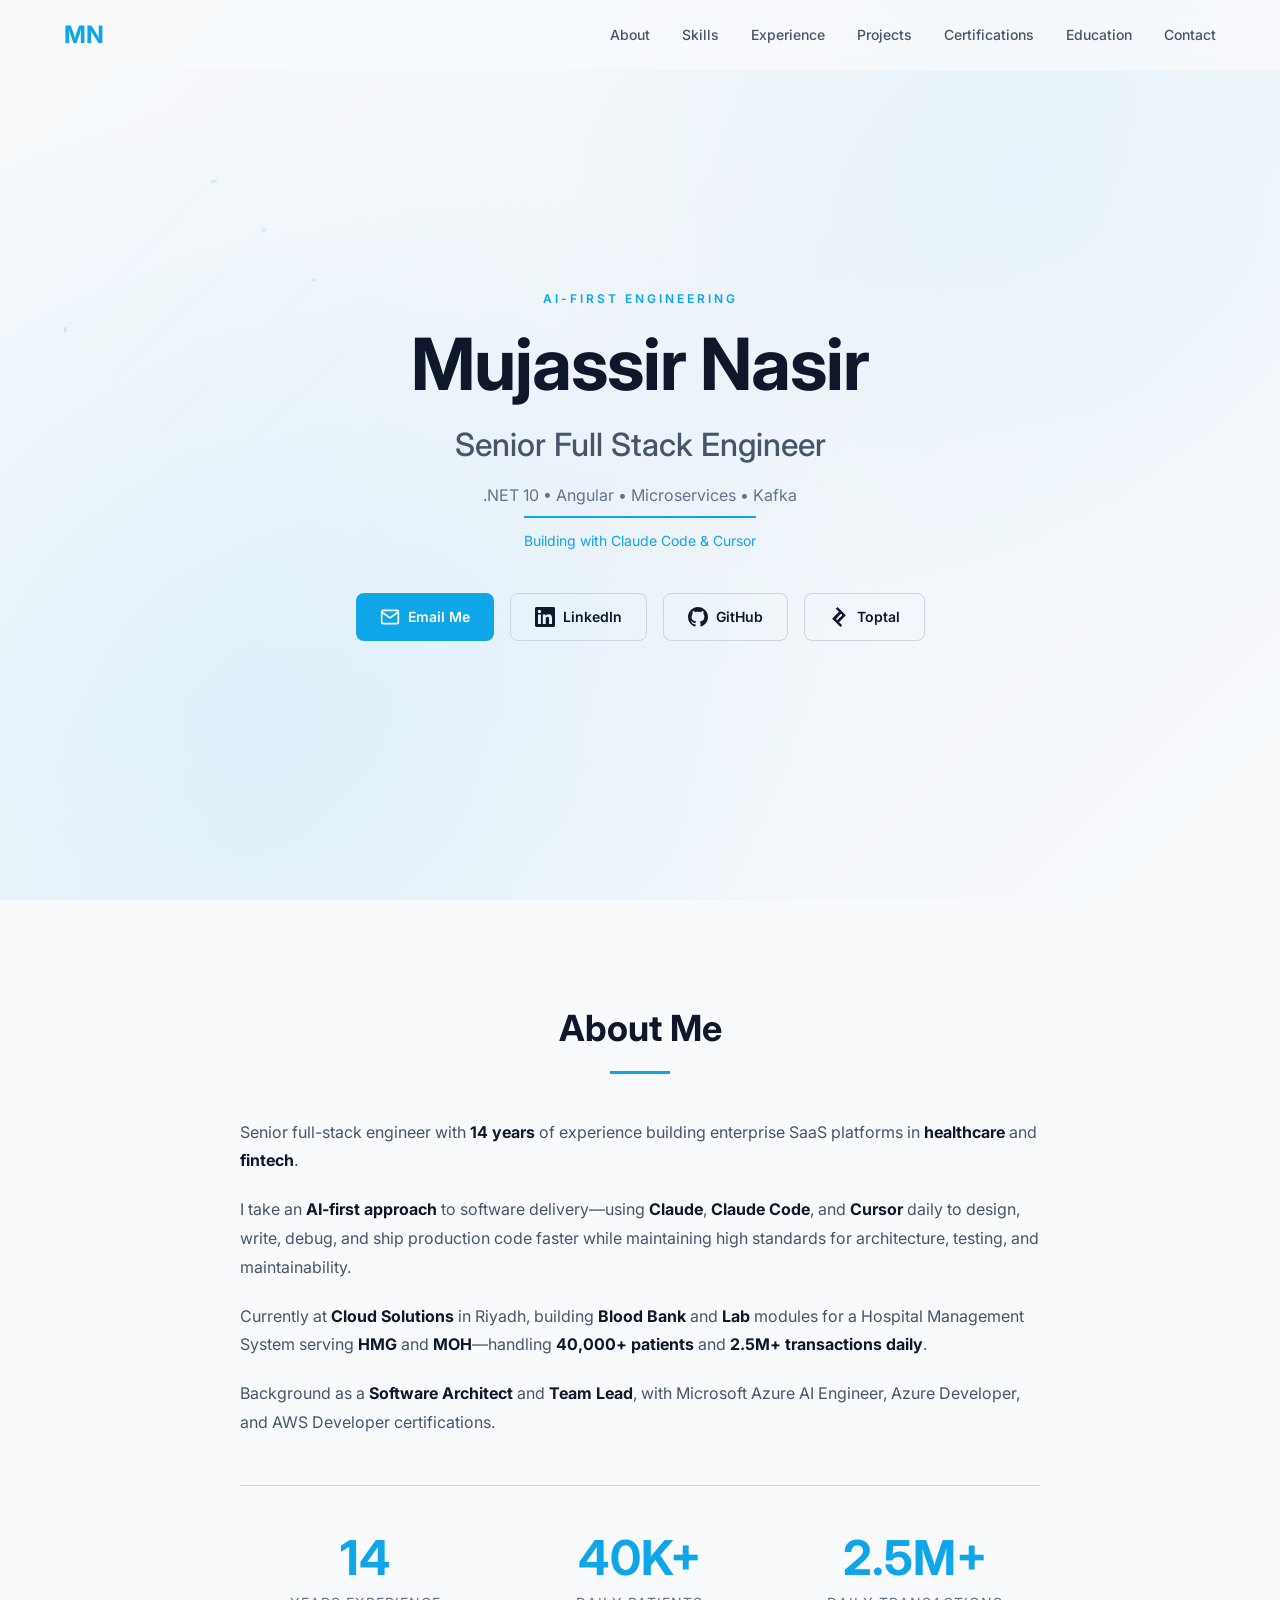
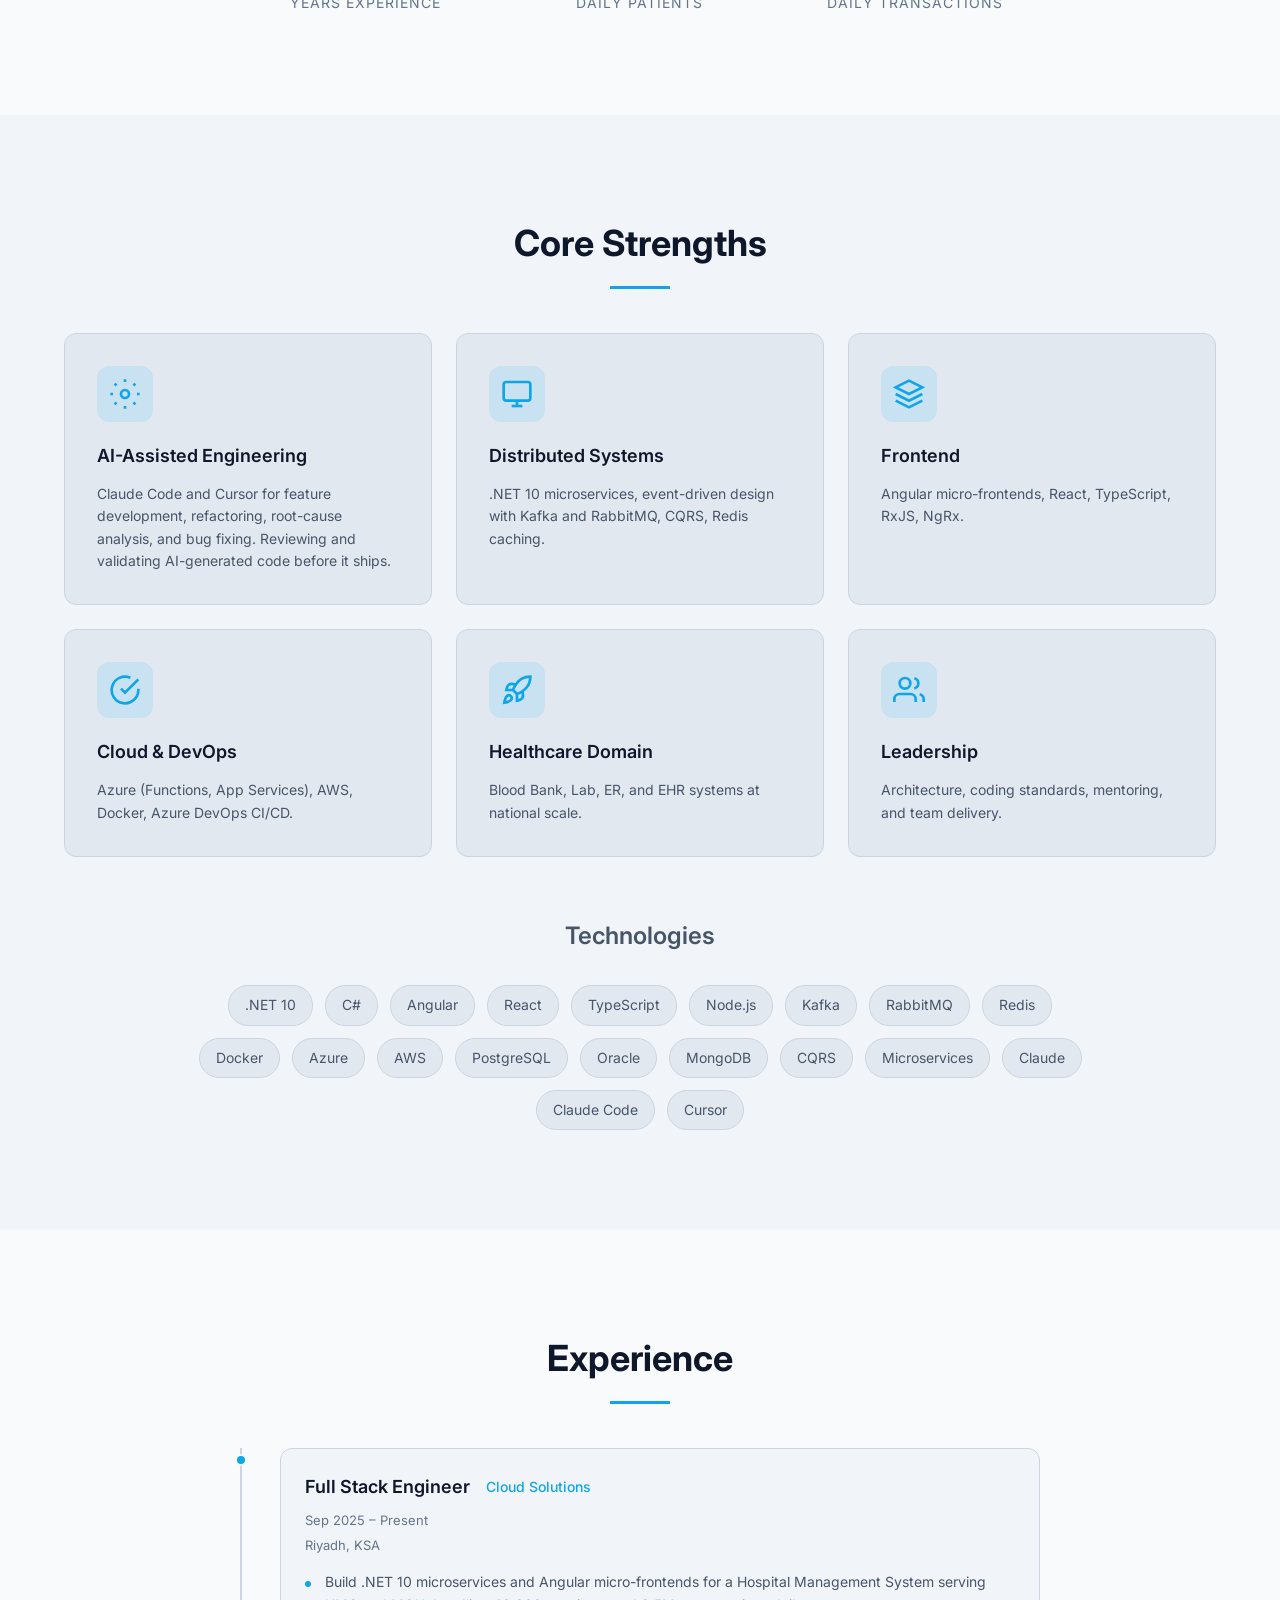
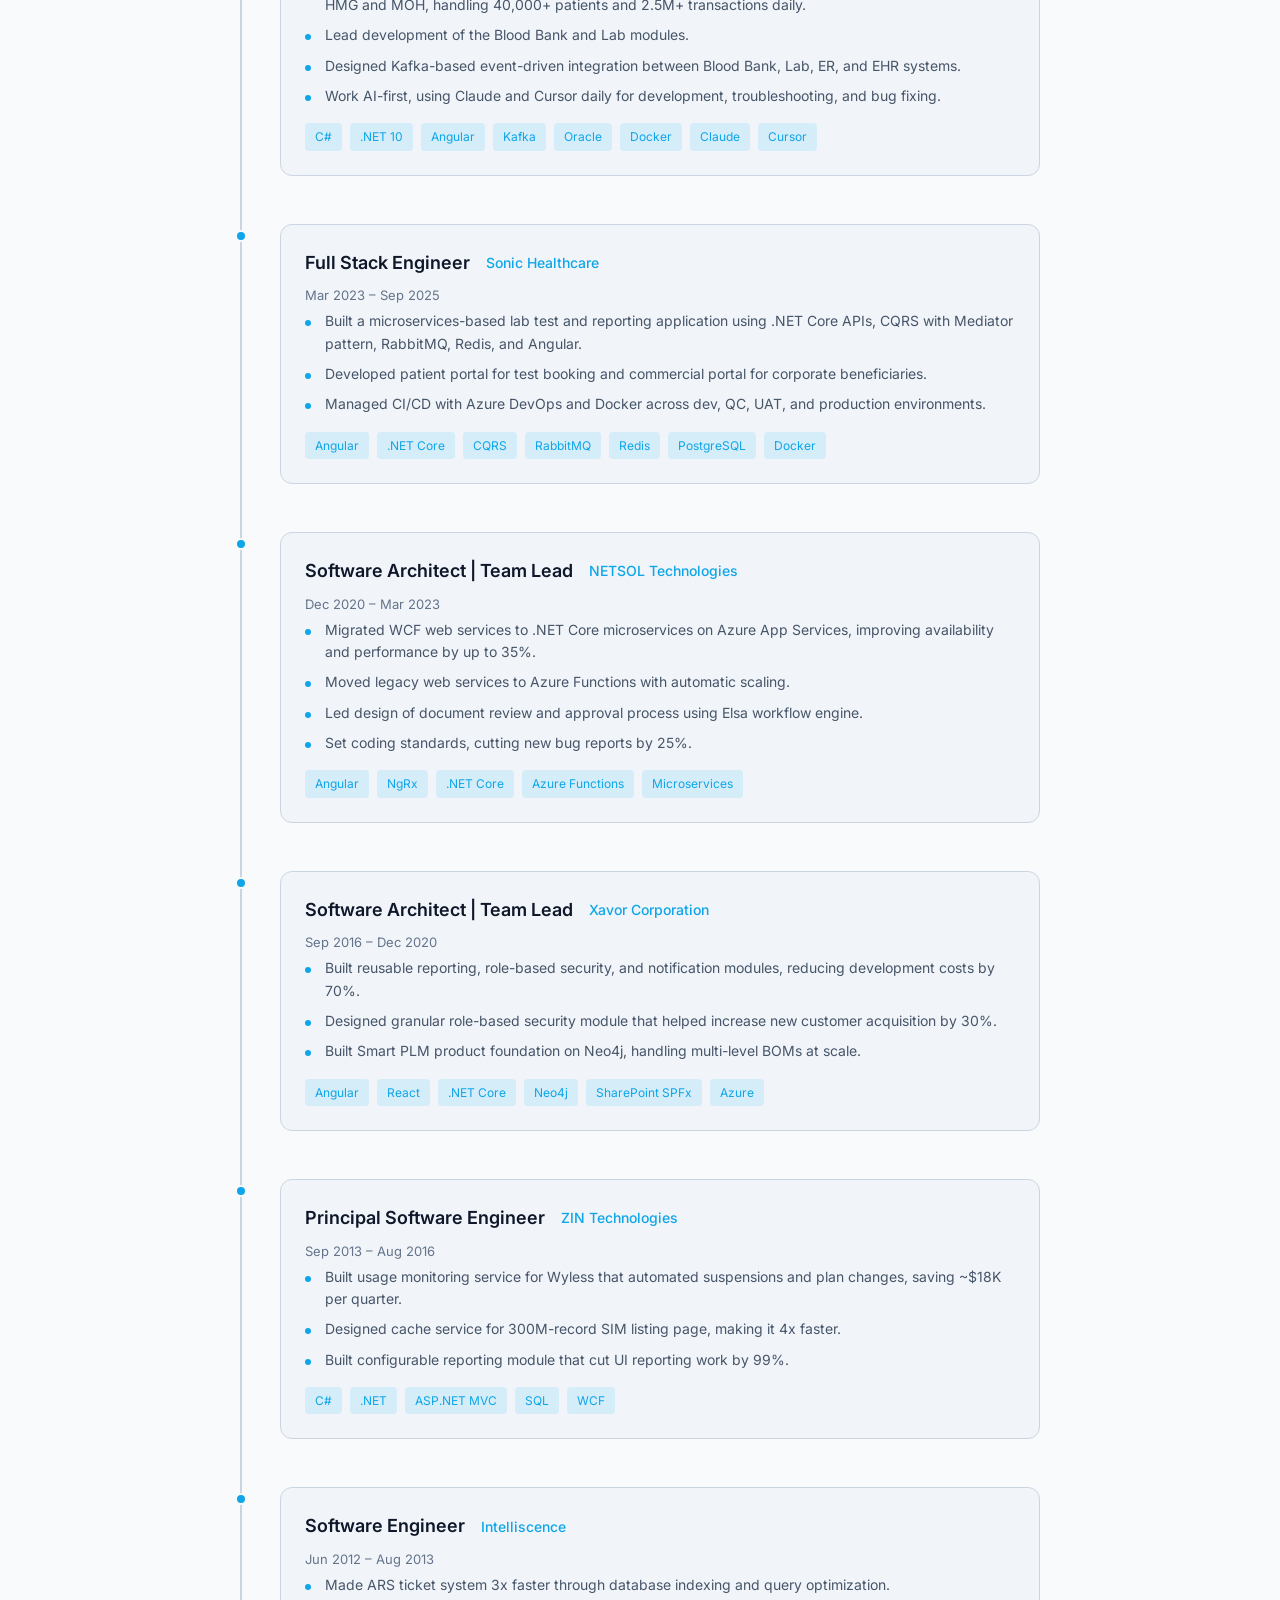
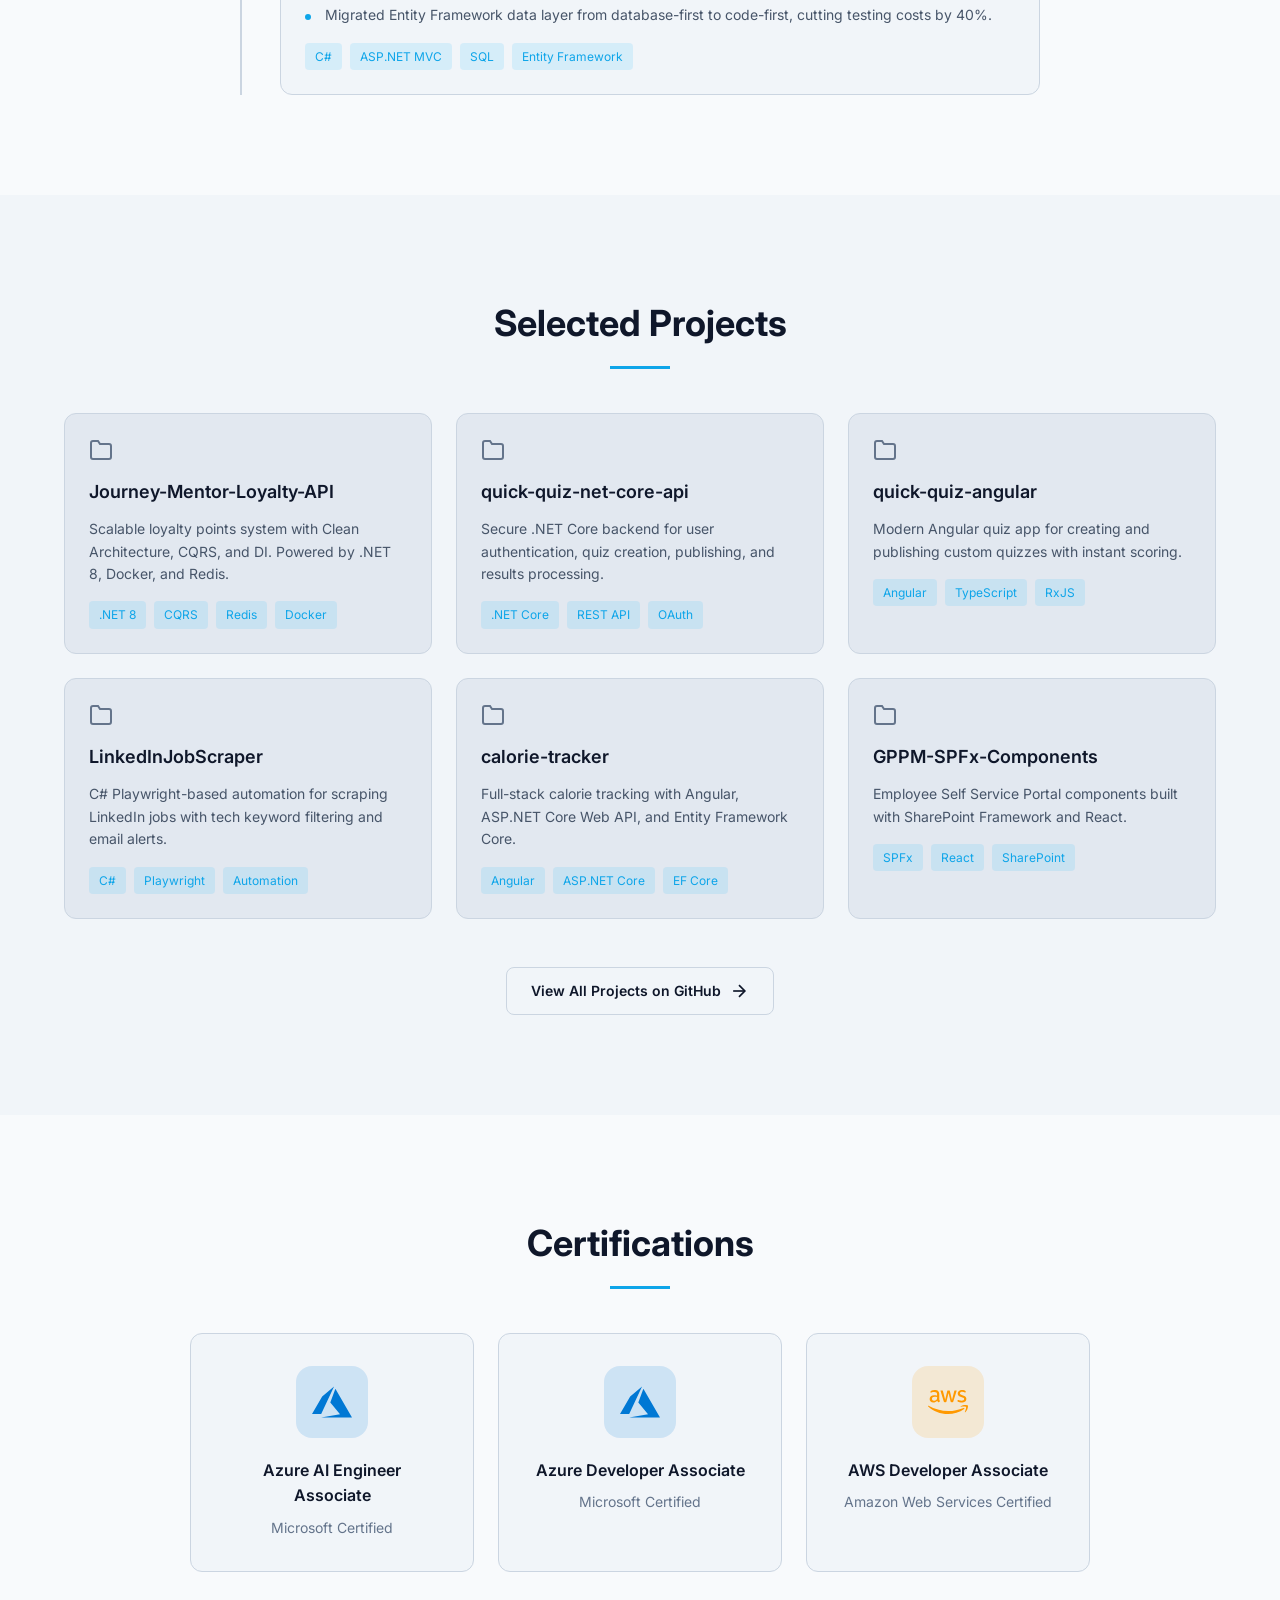
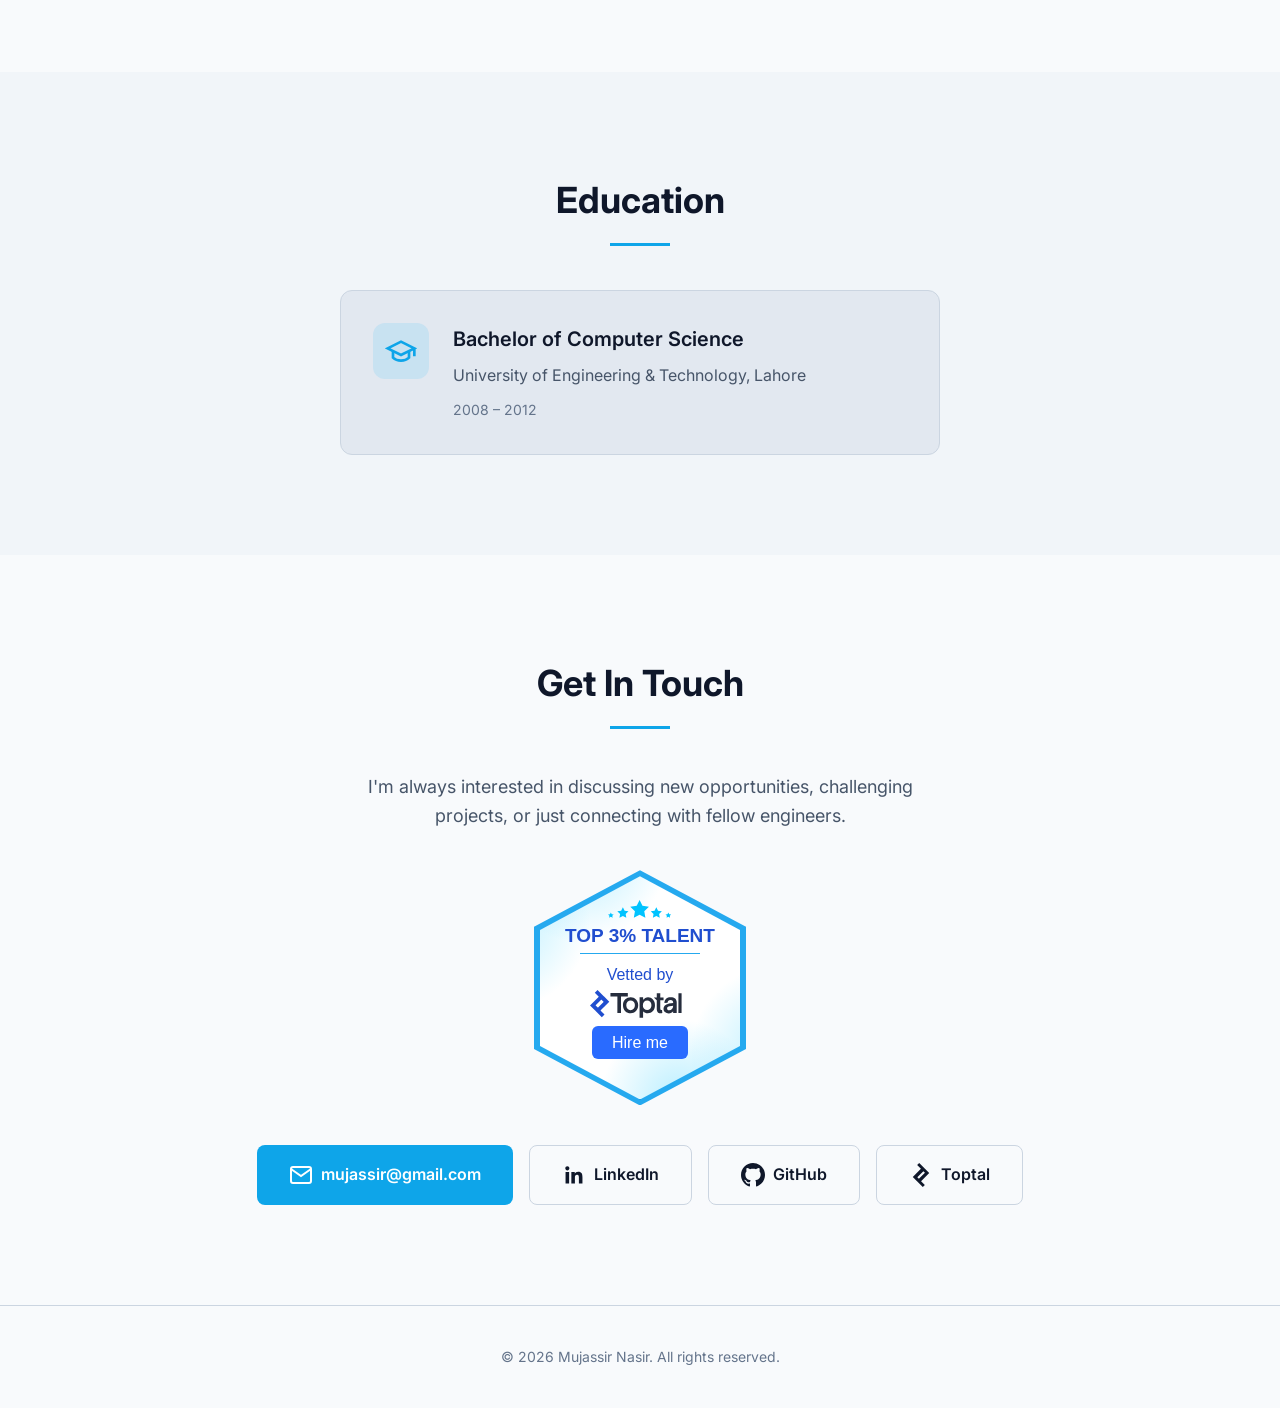
==== docs/index.html @ 4f085a7a "Add Toptal official badge to contact section - Embed Toptal's official 'Top 3% Talent' badge - Scope" ====
<!DOCTYPE html>
<html lang="en">
<head>
    <meta charset="UTF-8">
    <meta name="viewport" content="width=device-width, initial-scale=1.0">
    <meta name="description" content="Mujassir Nasir - AI-First Senior Full Stack Engineer with 14 years of experience in healthcare and fintech. .NET, Angular, Microservices, Kafka.">
    <meta name="keywords" content="Mujassir Nasir, Full Stack Engineer, .NET, Angular, Microservices, Healthcare, Fintech, AI, Claude, Cursor">
    <meta name="author" content="Mujassir Nasir">
    <meta name="robots" content="index, follow">
    
    <!-- Open Graph / Facebook -->
    <meta property="og:type" content="website">
    <meta property="og:url" content="https://mujassir.github.io/mujassir/">
    <meta property="og:title" content="Mujassir Nasir | AI-First Senior Full Stack Engineer">
    <meta property="og:description" content="14 years building enterprise SaaS in healthcare & fintech. .NET 10, Angular, Microservices, Kafka. Building with Claude Code & Cursor.">
    <meta property="og:image" content="https://mujassir.github.io/mujassir/og-image.png">
    
    <!-- Twitter -->
    <meta name="twitter:card" content="summary_large_image">
    <meta name="twitter:url" content="https://mujassir.github.io/mujassir/">
    <meta name="twitter:title" content="Mujassir Nasir | AI-First Senior Full Stack Engineer">
    <meta name="twitter:description" content="14 years building enterprise SaaS in healthcare & fintech. .NET 10, Angular, Microservices, Kafka. Building with Claude Code & Cursor.">
    
    <title>Mujassir Nasir | AI-First Senior Full Stack Engineer</title>
    
    <link rel="preconnect" href="https://fonts.googleapis.com">
    <link rel="preconnect" href="https://fonts.gstatic.com" crossorigin>
    <link href="https://fonts.googleapis.com/css2?family=Inter:wght@400;500;600;700&display=swap" rel="stylesheet">
    
    <link rel="stylesheet" href="styles.css">
    <link rel="canonical" href="https://mujassir.github.io/mujassir/">
</head>
<body>
    <!-- Navigation -->
    <nav class="nav" id="nav">
        <div class="nav-container">
            <a href="#" class="nav-logo">MN</a>
            <button class="nav-toggle" id="nav-toggle" aria-label="Toggle navigation">
                <span></span>
                <span></span>
                <span></span>
            </button>
            <ul class="nav-menu" id="nav-menu">
                <li><a href="#about" class="nav-link">About</a></li>
                <li><a href="#skills" class="nav-link">Skills</a></li>
                <li><a href="#experience" class="nav-link">Experience</a></li>
                <li><a href="#projects" class="nav-link">Projects</a></li>
                <li><a href="#certifications" class="nav-link">Certifications</a></li>
                <li><a href="#education" class="nav-link">Education</a></li>
                <li><a href="#contact" class="nav-link">Contact</a></li>
            </ul>
        </div>
    </nav>

    <!-- Hero Section -->
    <header class="hero" id="hero">
        <div class="hero-content">
            <p class="hero-subtitle">AI-FIRST ENGINEERING</p>
            <h1 class="hero-title">Mujassir Nasir</h1>
            <p class="hero-role">Senior Full Stack Engineer</p>
            <p class="hero-tech">.NET 10 &bull; Angular &bull; Microservices &bull; Kafka</p>
            <p class="hero-tagline">Building with Claude Code & Cursor</p>
            <div class="hero-buttons">
                <a href="mailto:mujassir@gmail.com" class="btn btn-primary">
                    <svg width="20" height="20" viewBox="0 0 24 24" fill="none" stroke="currentColor" stroke-width="2" stroke-linecap="round" stroke-linejoin="round"><path d="M4 4h16c1.1 0 2 .9 2 2v12c0 1.1-.9 2-2 2H4c-1.1 0-2-.9-2-2V6c0-1.1.9-2 2-2z"></path><polyline points="22,6 12,13 2,6"></polyline></svg>
                    Email Me
                </a>
                <a href="https://linkedin.com/in/mujassir" target="_blank" rel="noopener noreferrer" class="btn btn-secondary">
                    <svg width="20" height="20" viewBox="0 0 24 24" fill="currentColor"><path d="M20.447 20.452h-3.554v-5.569c0-1.328-.027-3.037-1.852-3.037-1.853 0-2.136 1.445-2.136 2.939v5.667H9.351V9h3.414v1.561h.046c.477-.9 1.637-1.85 3.37-1.85 3.601 0 4.267 2.37 4.267 5.455v6.286zM5.337 7.433c-1.144 0-2.063-.926-2.063-2.065 0-1.138.92-2.063 2.063-2.063 1.14 0 2.064.925 2.064 2.063 0 1.139-.925 2.065-2.064 2.065zm1.782 13.019H3.555V9h3.564v11.452zM22.225 0H1.771C.792 0 0 .774 0 1.729v20.542C0 23.227.792 24 1.771 24h20.451C23.2 24 24 23.227 24 22.271V1.729C24 .774 23.2 0 22.222 0h.003z"/></svg>
                    LinkedIn
                </a>
                <a href="https://github.com/mujassir" target="_blank" rel="noopener noreferrer" class="btn btn-secondary">
                    <svg width="20" height="20" viewBox="0 0 24 24" fill="currentColor"><path d="M12 0c-6.626 0-12 5.373-12 12 0 5.302 3.438 9.8 8.207 11.387.599.111.793-.261.793-.577v-2.234c-3.338.726-4.033-1.416-4.033-1.416-.546-1.387-1.333-1.756-1.333-1.756-1.089-.745.083-.729.083-.729 1.205.084 1.839 1.237 1.839 1.237 1.07 1.834 2.807 1.304 3.492.997.107-.775.418-1.305.762-1.604-2.665-.305-5.467-1.334-5.467-5.931 0-1.311.469-2.381 1.236-3.221-.124-.303-.535-1.524.117-3.176 0 0 1.008-.322 3.301 1.23.957-.266 1.983-.399 3.003-.404 1.02.005 2.047.138 3.006.404 2.291-1.552 3.297-1.23 3.297-1.23.653 1.653.242 2.874.118 3.176.77.84 1.235 1.911 1.235 3.221 0 4.609-2.807 5.624-5.479 5.921.43.372.823 1.102.823 2.222v3.293c0 .319.192.694.801.576 4.765-1.589 8.199-6.086 8.199-11.386 0-6.627-5.373-12-12-12z"/></svg>
                    GitHub
                </a>
                <a href="https://www.toptal.com/developers/resume/mujassir-nasir#Bxpxzd" target="_blank" rel="noopener" class="btn btn-secondary">
                    <svg width="20" height="20" viewBox="0 0 24 24" fill="currentColor"><path d="M20.227 10.038L10.188 0l-2.04 2.04 3.773 3.769-8.155 8.153L13.807 24l2.039-2.039-3.772-3.771 8.16-8.152h-.007zM8.301 14.269l6.066-6.063 1.596 1.596-6.065 6.063-1.597-1.596z"/></svg>
                    Toptal
                </a>
            </div>
        </div>
        <div class="hero-decoration">
            <div class="hero-lines"></div>
        </div>
    </header>

    <!-- About Section -->
    <section class="section" id="about">
        <div class="container">
            <h2 class="section-title">About Me</h2>
            <div class="about-content">
                <p class="about-lead">
                    Senior full-stack engineer with <strong>14 years</strong> of experience building enterprise SaaS platforms in <strong>healthcare</strong> and <strong>fintech</strong>.
                </p>
                <p>
                    I take an <strong>AI-first approach</strong> to software delivery—using <strong>Claude</strong>, <strong>Claude Code</strong>, and <strong>Cursor</strong> daily to design, write, debug, and ship production code faster while maintaining high standards for architecture, testing, and maintainability.
                </p>
                <p>
                    Currently at <strong>Cloud Solutions</strong> in Riyadh, building <strong>Blood Bank</strong> and <strong>Lab</strong> modules for a Hospital Management System serving <strong>HMG</strong> and <strong>MOH</strong>—handling <strong>40,000+ patients</strong> and <strong>2.5M+ transactions daily</strong>.
                </p>
                <p>
                    Background as a <strong>Software Architect</strong> and <strong>Team Lead</strong>, with Microsoft Azure AI Engineer, Azure Developer, and AWS Developer certifications.
                </p>
                <div class="about-stats">
                    <div class="stat">
                        <span class="stat-number">14</span>
                        <span class="stat-label">Years Experience</span>
                    </div>
                    <div class="stat">
                        <span class="stat-number">40K+</span>
                        <span class="stat-label">Daily Patients</span>
                    </div>
                    <div class="stat">
                        <span class="stat-number">2.5M+</span>
                        <span class="stat-label">Daily Transactions</span>
                    </div>
                </div>
            </div>
        </div>
    </section>

    <!-- Skills Section -->
    <section class="section section-alt" id="skills">
        <div class="container">
            <h2 class="section-title">Core Strengths</h2>
            <div class="skills-grid">
                <div class="skill-card">
                    <div class="skill-icon">
                        <svg width="32" height="32" viewBox="0 0 24 24" fill="none" stroke="currentColor" stroke-width="2"><circle cx="12" cy="12" r="3"></circle><path d="M12 1v2M12 21v2M4.22 4.22l1.42 1.42M18.36 18.36l1.42 1.42M1 12h2M21 12h2M4.22 19.78l1.42-1.42M18.36 5.64l1.42-1.42"></path></svg>
                    </div>
                    <h3>AI-Assisted Engineering</h3>
                    <p>Claude Code and Cursor for feature development, refactoring, root-cause analysis, and bug fixing. Reviewing and validating AI-generated code before it ships.</p>
                </div>
                <div class="skill-card">
                    <div class="skill-icon">
                        <svg width="32" height="32" viewBox="0 0 24 24" fill="none" stroke="currentColor" stroke-width="2"><rect x="2" y="3" width="20" height="14" rx="2" ry="2"></rect><line x1="8" y1="21" x2="16" y2="21"></line><line x1="12" y1="17" x2="12" y2="21"></line></svg>
                    </div>
                    <h3>Distributed Systems</h3>
                    <p>.NET 10 microservices, event-driven design with Kafka and RabbitMQ, CQRS, Redis caching.</p>
                </div>
                <div class="skill-card">
                    <div class="skill-icon">
                        <svg width="32" height="32" viewBox="0 0 24 24" fill="none" stroke="currentColor" stroke-width="2"><polygon points="12 2 2 7 12 12 22 7 12 2"></polygon><polyline points="2 17 12 22 22 17"></polyline><polyline points="2 12 12 17 22 12"></polyline></svg>
                    </div>
                    <h3>Frontend</h3>
                    <p>Angular micro-frontends, React, TypeScript, RxJS, NgRx.</p>
                </div>
                <div class="skill-card">
                    <div class="skill-icon">
                        <svg width="32" height="32" viewBox="0 0 24 24" fill="none" stroke="currentColor" stroke-width="2"><path d="M22 11.08V12a10 10 0 1 1-5.93-9.14"></path><polyline points="22 4 12 14.01 9 11.01"></polyline></svg>
                    </div>
                    <h3>Cloud & DevOps</h3>
                    <p>Azure (Functions, App Services), AWS, Docker, Azure DevOps CI/CD.</p>
                </div>
                <div class="skill-card">
                    <div class="skill-icon">
                        <svg width="32" height="32" viewBox="0 0 24 24" fill="none" stroke="currentColor" stroke-width="2"><path d="M4.5 16.5c-1.5 1.26-2 5-2 5s3.74-.5 5-2c.71-.84.7-2.13-.09-2.91a2.18 2.18 0 0 0-2.91-.09z"></path><path d="m12 15-3-3a22 22 0 0 1 2-3.95A12.88 12.88 0 0 1 22 2c0 2.72-.78 7.5-6 11a22.35 22.35 0 0 1-4 2z"></path><path d="M9 12H4s.55-3.03 2-4c1.62-1.08 5 0 5 0"></path><path d="M12 15v5s3.03-.55 4-2c1.08-1.62 0-5 0-5"></path></svg>
                    </div>
                    <h3>Healthcare Domain</h3>
                    <p>Blood Bank, Lab, ER, and EHR systems at national scale.</p>
                </div>
                <div class="skill-card">
                    <div class="skill-icon">
                        <svg width="32" height="32" viewBox="0 0 24 24" fill="none" stroke="currentColor" stroke-width="2"><path d="M17 21v-2a4 4 0 0 0-4-4H5a4 4 0 0 0-4 4v2"></path><circle cx="9" cy="7" r="4"></circle><path d="M23 21v-2a4 4 0 0 0-3-3.87"></path><path d="M16 3.13a4 4 0 0 1 0 7.75"></path></svg>
                    </div>
                    <h3>Leadership</h3>
                    <p>Architecture, coding standards, mentoring, and team delivery.</p>
                </div>
            </div>
            
            <h3 class="subsection-title">Technologies</h3>
            <div class="tech-tags">
                <span class="tech-tag">.NET 10</span>
                <span class="tech-tag">C#</span>
                <span class="tech-tag">Angular</span>
                <span class="tech-tag">React</span>
                <span class="tech-tag">TypeScript</span>
                <span class="tech-tag">Node.js</span>
                <span class="tech-tag">Kafka</span>
                <span class="tech-tag">RabbitMQ</span>
                <span class="tech-tag">Redis</span>
                <span class="tech-tag">Docker</span>
                <span class="tech-tag">Azure</span>
                <span class="tech-tag">AWS</span>
                <span class="tech-tag">PostgreSQL</span>
                <span class="tech-tag">Oracle</span>
                <span class="tech-tag">MongoDB</span>
                <span class="tech-tag">CQRS</span>
                <span class="tech-tag">Microservices</span>
                <span class="tech-tag">Claude</span>
                <span class="tech-tag">Claude Code</span>
                <span class="tech-tag">Cursor</span>
            </div>
        </div>
    </section>

    <!-- Experience Section -->
    <section class="section" id="experience">
        <div class="container">
            <h2 class="section-title">Experience</h2>
            <div class="timeline">
                <div class="timeline-item">
                    <div class="timeline-marker"></div>
                    <div class="timeline-content">
                        <div class="timeline-header">
                            <h3>Full Stack Engineer</h3>
                            <span class="timeline-company">Cloud Solutions</span>
                        </div>
                        <span class="timeline-date">Sep 2025 – Present</span>
                        <span class="timeline-location">Riyadh, KSA</span>
                        <ul class="timeline-details">
                            <li>Build .NET 10 microservices and Angular micro-frontends for a Hospital Management System serving HMG and MOH, handling 40,000+ patients and 2.5M+ transactions daily.</li>
                            <li>Lead development of the Blood Bank and Lab modules.</li>
                            <li>Designed Kafka-based event-driven integration between Blood Bank, Lab, ER, and EHR systems.</li>
                            <li>Work AI-first, using Claude and Cursor daily for development, troubleshooting, and bug fixing.</li>
                        </ul>
                        <div class="timeline-tech">
                            <span>C#</span><span>.NET 10</span><span>Angular</span><span>Kafka</span><span>Oracle</span><span>Docker</span><span>Claude</span><span>Cursor</span>
                        </div>
                    </div>
                </div>
                
                <div class="timeline-item">
                    <div class="timeline-marker"></div>
                    <div class="timeline-content">
                        <div class="timeline-header">
                            <h3>Full Stack Engineer</h3>
                            <span class="timeline-company">Sonic Healthcare</span>
                        </div>
                        <span class="timeline-date">Mar 2023 – Sep 2025</span>
                        <ul class="timeline-details">
                            <li>Built a microservices-based lab test and reporting application using .NET Core APIs, CQRS with Mediator pattern, RabbitMQ, Redis, and Angular.</li>
                            <li>Developed patient portal for test booking and commercial portal for corporate beneficiaries.</li>
                            <li>Managed CI/CD with Azure DevOps and Docker across dev, QC, UAT, and production environments.</li>
                        </ul>
                        <div class="timeline-tech">
                            <span>Angular</span><span>.NET Core</span><span>CQRS</span><span>RabbitMQ</span><span>Redis</span><span>PostgreSQL</span><span>Docker</span>
                        </div>
                    </div>
                </div>
                
                <div class="timeline-item">
                    <div class="timeline-marker"></div>
                    <div class="timeline-content">
                        <div class="timeline-header">
                            <h3>Software Architect | Team Lead</h3>
                            <span class="timeline-company">NETSOL Technologies</span>
                        </div>
                        <span class="timeline-date">Dec 2020 – Mar 2023</span>
                        <ul class="timeline-details">
                            <li>Migrated WCF web services to .NET Core microservices on Azure App Services, improving availability and performance by up to 35%.</li>
                            <li>Moved legacy web services to Azure Functions with automatic scaling.</li>
                            <li>Led design of document review and approval process using Elsa workflow engine.</li>
                            <li>Set coding standards, cutting new bug reports by 25%.</li>
                        </ul>
                        <div class="timeline-tech">
                            <span>Angular</span><span>NgRx</span><span>.NET Core</span><span>Azure Functions</span><span>Microservices</span>
                        </div>
                    </div>
                </div>
                
                <div class="timeline-item">
                    <div class="timeline-marker"></div>
                    <div class="timeline-content">
                        <div class="timeline-header">
                            <h3>Software Architect | Team Lead</h3>
                            <span class="timeline-company">Xavor Corporation</span>
                        </div>
                        <span class="timeline-date">Sep 2016 – Dec 2020</span>
                        <ul class="timeline-details">
                            <li>Built reusable reporting, role-based security, and notification modules, reducing development costs by 70%.</li>
                            <li>Designed granular role-based security module that helped increase new customer acquisition by 30%.</li>
                            <li>Built Smart PLM product foundation on Neo4j, handling multi-level BOMs at scale.</li>
                        </ul>
                        <div class="timeline-tech">
                            <span>Angular</span><span>React</span><span>.NET Core</span><span>Neo4j</span><span>SharePoint SPFx</span><span>Azure</span>
                        </div>
                    </div>
                </div>
                
                <div class="timeline-item">
                    <div class="timeline-marker"></div>
                    <div class="timeline-content">
                        <div class="timeline-header">
                            <h3>Principal Software Engineer</h3>
                            <span class="timeline-company">ZIN Technologies</span>
                        </div>
                        <span class="timeline-date">Sep 2013 – Aug 2016</span>
                        <ul class="timeline-details">
                            <li>Built usage monitoring service for Wyless that automated suspensions and plan changes, saving ~$18K per quarter.</li>
                            <li>Designed cache service for 300M-record SIM listing page, making it 4x faster.</li>
                            <li>Built configurable reporting module that cut UI reporting work by 99%.</li>
                        </ul>
                        <div class="timeline-tech">
                            <span>C#</span><span>.NET</span><span>ASP.NET MVC</span><span>SQL</span><span>WCF</span>
                        </div>
                    </div>
                </div>
                
                <div class="timeline-item">
                    <div class="timeline-marker"></div>
                    <div class="timeline-content">
                        <div class="timeline-header">
                            <h3>Software Engineer</h3>
                            <span class="timeline-company">Intelliscence</span>
                        </div>
                        <span class="timeline-date">Jun 2012 – Aug 2013</span>
                        <ul class="timeline-details">
                            <li>Made ARS ticket system 3x faster through database indexing and query optimization.</li>
                            <li>Migrated Entity Framework data layer from database-first to code-first, cutting testing costs by 40%.</li>
                        </ul>
                        <div class="timeline-tech">
                            <span>C#</span><span>ASP.NET MVC</span><span>SQL</span><span>Entity Framework</span>
                        </div>
                    </div>
                </div>
            </div>
        </div>
    </section>

    <!-- Projects Section -->
    <section class="section section-alt" id="projects">
        <div class="container">
            <h2 class="section-title">Selected Projects</h2>
            <div class="projects-grid">
                <a href="https://github.com/mujassir/Journey-Mentor-Loyalty-API" target="_blank" rel="noopener noreferrer" class="project-card">
                    <div class="project-header">
                        <svg width="24" height="24" viewBox="0 0 24 24" fill="none" stroke="currentColor" stroke-width="2"><path d="M22 19a2 2 0 0 1-2 2H4a2 2 0 0 1-2-2V5a2 2 0 0 1 2-2h5l2 3h9a2 2 0 0 1 2 2z"></path></svg>
                        <svg class="project-link-icon" width="20" height="20" viewBox="0 0 24 24" fill="none" stroke="currentColor" stroke-width="2"><path d="M18 13v6a2 2 0 0 1-2 2H5a2 2 0 0 1-2-2V8a2 2 0 0 1 2-2h6"></path><polyline points="15 3 21 3 21 9"></polyline><line x1="10" y1="14" x2="21" y2="3"></line></svg>
                    </div>
                    <h3>Journey-Mentor-Loyalty-API</h3>
                    <p>Scalable loyalty points system with Clean Architecture, CQRS, and DI. Powered by .NET 8, Docker, and Redis.</p>
                    <div class="project-tags">
                        <span>.NET 8</span><span>CQRS</span><span>Redis</span><span>Docker</span>
                    </div>
                </a>
                
                <a href="https://github.com/mujassir/quick-quiz-net-core-api" target="_blank" rel="noopener noreferrer" class="project-card">
                    <div class="project-header">
                        <svg width="24" height="24" viewBox="0 0 24 24" fill="none" stroke="currentColor" stroke-width="2"><path d="M22 19a2 2 0 0 1-2 2H4a2 2 0 0 1-2-2V5a2 2 0 0 1 2-2h5l2 3h9a2 2 0 0 1 2 2z"></path></svg>
                        <svg class="project-link-icon" width="20" height="20" viewBox="0 0 24 24" fill="none" stroke="currentColor" stroke-width="2"><path d="M18 13v6a2 2 0 0 1-2 2H5a2 2 0 0 1-2-2V8a2 2 0 0 1 2-2h6"></path><polyline points="15 3 21 3 21 9"></polyline><line x1="10" y1="14" x2="21" y2="3"></line></svg>
                    </div>
                    <h3>quick-quiz-net-core-api</h3>
                    <p>Secure .NET Core backend for user authentication, quiz creation, publishing, and results processing.</p>
                    <div class="project-tags">
                        <span>.NET Core</span><span>REST API</span><span>OAuth</span>
                    </div>
                </a>
                
                <a href="https://github.com/mujassir/quick-quiz-angular" target="_blank" rel="noopener noreferrer" class="project-card">
                    <div class="project-header">
                        <svg width="24" height="24" viewBox="0 0 24 24" fill="none" stroke="currentColor" stroke-width="2"><path d="M22 19a2 2 0 0 1-2 2H4a2 2 0 0 1-2-2V5a2 2 0 0 1 2-2h5l2 3h9a2 2 0 0 1 2 2z"></path></svg>
                        <svg class="project-link-icon" width="20" height="20" viewBox="0 0 24 24" fill="none" stroke="currentColor" stroke-width="2"><path d="M18 13v6a2 2 0 0 1-2 2H5a2 2 0 0 1-2-2V8a2 2 0 0 1 2-2h6"></path><polyline points="15 3 21 3 21 9"></polyline><line x1="10" y1="14" x2="21" y2="3"></line></svg>
                    </div>
                    <h3>quick-quiz-angular</h3>
                    <p>Modern Angular quiz app for creating and publishing custom quizzes with instant scoring.</p>
                    <div class="project-tags">
                        <span>Angular</span><span>TypeScript</span><span>RxJS</span>
                    </div>
                </a>
                
                <a href="https://github.com/mujassir/LinkedInJobScraper" target="_blank" rel="noopener noreferrer" class="project-card">
                    <div class="project-header">
                        <svg width="24" height="24" viewBox="0 0 24 24" fill="none" stroke="currentColor" stroke-width="2"><path d="M22 19a2 2 0 0 1-2 2H4a2 2 0 0 1-2-2V5a2 2 0 0 1 2-2h5l2 3h9a2 2 0 0 1 2 2z"></path></svg>
                        <svg class="project-link-icon" width="20" height="20" viewBox="0 0 24 24" fill="none" stroke="currentColor" stroke-width="2"><path d="M18 13v6a2 2 0 0 1-2 2H5a2 2 0 0 1-2-2V8a2 2 0 0 1 2-2h6"></path><polyline points="15 3 21 3 21 9"></polyline><line x1="10" y1="14" x2="21" y2="3"></line></svg>
                    </div>
                    <h3>LinkedInJobScraper</h3>
                    <p>C# Playwright-based automation for scraping LinkedIn jobs with tech keyword filtering and email alerts.</p>
                    <div class="project-tags">
                        <span>C#</span><span>Playwright</span><span>Automation</span>
                    </div>
                </a>
                
                <a href="https://github.com/mujassir/calorie-tracker" target="_blank" rel="noopener noreferrer" class="project-card">
                    <div class="project-header">
                        <svg width="24" height="24" viewBox="0 0 24 24" fill="none" stroke="currentColor" stroke-width="2"><path d="M22 19a2 2 0 0 1-2 2H4a2 2 0 0 1-2-2V5a2 2 0 0 1 2-2h5l2 3h9a2 2 0 0 1 2 2z"></path></svg>
                        <svg class="project-link-icon" width="20" height="20" viewBox="0 0 24 24" fill="none" stroke="currentColor" stroke-width="2"><path d="M18 13v6a2 2 0 0 1-2 2H5a2 2 0 0 1-2-2V8a2 2 0 0 1 2-2h6"></path><polyline points="15 3 21 3 21 9"></polyline><line x1="10" y1="14" x2="21" y2="3"></line></svg>
                    </div>
                    <h3>calorie-tracker</h3>
                    <p>Full-stack calorie tracking with Angular, ASP.NET Core Web API, and Entity Framework Core.</p>
                    <div class="project-tags">
                        <span>Angular</span><span>ASP.NET Core</span><span>EF Core</span>
                    </div>
                </a>
                
                <a href="https://github.com/mujassir/GPPM-SPFx-Components" target="_blank" rel="noopener noreferrer" class="project-card">
                    <div class="project-header">
                        <svg width="24" height="24" viewBox="0 0 24 24" fill="none" stroke="currentColor" stroke-width="2"><path d="M22 19a2 2 0 0 1-2 2H4a2 2 0 0 1-2-2V5a2 2 0 0 1 2-2h5l2 3h9a2 2 0 0 1 2 2z"></path></svg>
                        <svg class="project-link-icon" width="20" height="20" viewBox="0 0 24 24" fill="none" stroke="currentColor" stroke-width="2"><path d="M18 13v6a2 2 0 0 1-2 2H5a2 2 0 0 1-2-2V8a2 2 0 0 1 2-2h6"></path><polyline points="15 3 21 3 21 9"></polyline><line x1="10" y1="14" x2="21" y2="3"></line></svg>
                    </div>
                    <h3>GPPM-SPFx-Components</h3>
                    <p>Employee Self Service Portal components built with SharePoint Framework and React.</p>
                    <div class="project-tags">
                        <span>SPFx</span><span>React</span><span>SharePoint</span>
                    </div>
                </a>
            </div>
            
            <div class="projects-more">
                <a href="https://github.com/mujassir?tab=repositories" target="_blank" rel="noopener noreferrer" class="btn btn-secondary">
                    View All Projects on GitHub
                    <svg width="20" height="20" viewBox="0 0 24 24" fill="none" stroke="currentColor" stroke-width="2"><line x1="5" y1="12" x2="19" y2="12"></line><polyline points="12 5 19 12 12 19"></polyline></svg>
                </a>
            </div>
        </div>
    </section>

    <!-- Certifications Section -->
    <section class="section" id="certifications">
        <div class="container">
            <h2 class="section-title">Certifications</h2>
            <div class="certs-grid">
                <div class="cert-card">
                    <div class="cert-icon azure">
                        <svg width="40" height="40" viewBox="0 0 24 24" fill="currentColor"><path d="M5.483 21.3H24L14.025 4.013l-3.038 8.347 5.836 6.938L5.483 21.3zM13.23 2.7L6.105 8.677 0 19.253h5.505l7.725-16.553z"/></svg>
                    </div>
                    <h3>Azure AI Engineer Associate</h3>
                    <p>Microsoft Certified</p>
                </div>
                <div class="cert-card">
                    <div class="cert-icon azure">
                        <svg width="40" height="40" viewBox="0 0 24 24" fill="currentColor"><path d="M5.483 21.3H24L14.025 4.013l-3.038 8.347 5.836 6.938L5.483 21.3zM13.23 2.7L6.105 8.677 0 19.253h5.505l7.725-16.553z"/></svg>
                    </div>
                    <h3>Azure Developer Associate</h3>
                    <p>Microsoft Certified</p>
                </div>
                <div class="cert-card">
                    <div class="cert-icon aws">
                        <svg width="40" height="40" viewBox="0 0 24 24" fill="currentColor"><path d="M6.763 10.036c0 .296.032.535.088.71.064.176.144.368.256.576.04.063.056.127.056.183 0 .08-.048.16-.152.24l-.503.335a.383.383 0 0 1-.208.072c-.08 0-.16-.04-.239-.112a2.47 2.47 0 0 1-.287-.375 6.18 6.18 0 0 1-.248-.471c-.622.734-1.405 1.101-2.347 1.101-.67 0-1.205-.191-1.596-.574-.391-.384-.59-.894-.59-1.533 0-.678.239-1.23.726-1.644.487-.415 1.133-.623 1.955-.623.272 0 .551.024.846.064.296.04.6.104.918.176v-.583c0-.607-.127-1.03-.375-1.277-.255-.248-.686-.367-1.3-.367-.28 0-.568.031-.863.103-.296.072-.583.16-.863.279a2.049 2.049 0 0 1-.248.104.494.494 0 0 1-.127.024c-.112 0-.168-.08-.168-.247v-.391c0-.128.016-.224.056-.28a.597.597 0 0 1 .224-.167c.279-.144.614-.264 1.005-.36a4.84 4.84 0 0 1 1.246-.151c.95 0 1.644.216 2.091.647.439.43.662 1.085.662 1.963v2.586zm-3.24 1.214c.263 0 .534-.048.822-.144.287-.096.543-.271.758-.51.128-.152.224-.32.272-.512.047-.191.08-.423.08-.694v-.335a6.66 6.66 0 0 0-.735-.136 6.02 6.02 0 0 0-.75-.048c-.535 0-.926.104-1.19.32-.263.215-.39.518-.39.917 0 .375.095.655.295.846.191.2.47.296.838.296zm6.41.862c-.144 0-.24-.024-.304-.08-.064-.048-.12-.16-.168-.311L7.586 5.55a1.398 1.398 0 0 1-.072-.32c0-.128.064-.2.191-.2h.783c.151 0 .255.025.31.08.065.048.113.16.16.312l1.342 5.284 1.245-5.284c.04-.16.088-.264.151-.312a.549.549 0 0 1 .32-.08h.638c.152 0 .256.025.32.08.063.048.12.16.151.312l1.261 5.348 1.381-5.348c.048-.16.104-.264.16-.312a.52.52 0 0 1 .311-.08h.743c.127 0 .2.065.2.2 0 .04-.009.08-.017.128a1.137 1.137 0 0 1-.056.2l-1.923 6.17c-.048.16-.104.263-.168.311a.51.51 0 0 1-.303.08h-.687c-.151 0-.255-.024-.32-.08-.063-.056-.119-.16-.15-.32l-1.238-5.148-1.23 5.14c-.04.16-.087.264-.15.32-.065.056-.177.08-.32.08zm10.256.215c-.415 0-.83-.048-1.229-.143-.399-.096-.71-.2-.918-.32-.128-.071-.215-.151-.247-.223a.563.563 0 0 1-.048-.224v-.407c0-.167.064-.247.183-.247.048 0 .096.008.144.024.048.016.12.048.2.08.271.12.566.215.878.279.319.064.63.096.95.096.502 0 .894-.088 1.165-.264a.86.86 0 0 0 .415-.758.777.777 0 0 0-.215-.559c-.144-.151-.415-.287-.806-.399l-1.157-.36c-.583-.183-1.014-.454-1.277-.813a1.902 1.902 0 0 1-.4-1.158c0-.335.073-.63.216-.886.144-.255.335-.479.575-.654.24-.184.51-.32.83-.415.32-.096.655-.136 1.006-.136.175 0 .359.008.535.032.183.024.35.056.518.088.16.04.312.08.455.127.144.048.256.096.336.144a.69.69 0 0 1 .24.2.43.43 0 0 1 .071.263v.375c0 .168-.064.256-.184.256a.83.83 0 0 1-.303-.096 3.652 3.652 0 0 0-1.532-.311c-.455 0-.815.071-1.062.223-.248.152-.375.383-.375.71 0 .224.08.416.24.567.159.152.454.304.877.44l1.134.358c.574.184.99.44 1.237.767.247.327.367.702.367 1.117 0 .343-.072.655-.207.926-.144.272-.336.511-.583.703-.248.2-.543.343-.886.447-.36.111-.734.167-1.142.167zM21.698 16.207c-2.626 1.94-6.442 2.969-9.722 2.969-4.598 0-8.74-1.7-11.87-4.526-.247-.223-.024-.527.27-.351 3.384 1.963 7.559 3.153 11.877 3.153 2.914 0 6.114-.607 9.06-1.852.439-.2.814.287.385.607zM22.792 14.961c-.336-.43-2.22-.207-3.074-.103-.255.032-.295-.192-.063-.36 1.5-1.053 3.967-.75 4.254-.399.287.36-.08 2.826-1.485 4.007-.215.184-.423.088-.327-.151.32-.79 1.03-2.57.695-2.994z"/></svg>
                    </div>
                    <h3>AWS Developer Associate</h3>
                    <p>Amazon Web Services Certified</p>
                </div>
            </div>
        </div>
    </section>

    <!-- Education Section -->
    <section class="section section-alt" id="education">
        <div class="container">
            <h2 class="section-title">Education</h2>
            <div class="education-card">
                <div class="education-icon">
                    <svg width="32" height="32" viewBox="0 0 24 24" fill="none" stroke="currentColor" stroke-width="2"><path d="M22 10v6M2 10l10-5 10 5-10 5z"></path><path d="M6 12v5c3 3 9 3 12 0v-5"></path></svg>
                </div>
                <div class="education-content">
                    <h3>Bachelor of Computer Science</h3>
                    <p class="education-school">University of Engineering & Technology, Lahore</p>
                    <span class="education-date">2008 – 2012</span>
                </div>
            </div>
        </div>
    </section>

    <!-- Contact Section -->
    <section class="section" id="contact">
        <div class="container">
            <h2 class="section-title">Get In Touch</h2>
            <p class="contact-intro">I'm always interested in discussing new opportunities, challenging projects, or just connecting with fellow engineers.</p>
            
            <!-- Toptal Badge -->
            <div id="toptal-badge"><style>#toptal-badge{--toptal-clip:polygon(50% 0,100% 24%,100% 76%,50% 100%,0 76%,0 24%);font-family:proxima-nova,Arial,sans-serif;display:flex;justify-content:center;margin-bottom:40px}#toptal-badge .tb-hex{display:inline-block;background:#25a9ef;padding:6px;clip-path:var(--toptal-clip)}#toptal-badge .tb-inner{width:200px;padding:24px 0 40px;display:flex;flex-direction:column;align-items:center;gap:8px;color:#204ecf;text-align:center;background:radial-gradient(circle at 20% -10%,#00c3ff -80%,#fff 30%),radial-gradient(circle at -20% 20%,#00c3ff -80%,#fff 30%),radial-gradient(circle at 70% 100%,#00c3ff -80%,#fff 30%),radial-gradient(circle at 120% 80%,#00c3ff -80%,#fff 30%);background-blend-mode:multiply;clip-path:var(--toptal-clip);box-shadow:0 28px 50px rgba(6,30,96,.35)}#toptal-badge .tb-title{margin:0;font-size:19px;font-weight:700;line-height:1}#toptal-badge .tb-line{width:120px;height:1px;background:#25a9ef}#toptal-badge .tb-sub{font-size:16px;margin-bottom:-6px}#toptal-badge .tb-btn{display:inline-flex;align-items:center;justify-content:center;padding:4px 20px;border-radius:6px;background:#296bff;color:#fff;font-size:16px;font-weight:500;text-decoration:none}#toptal-badge .tb-btn:hover{background:#1d5ae0;color:#fff}</style><div class="tb-hex"><div class="tb-inner"><svg width="64" viewBox="0 0 60 17" xmlns="http://www.w3.org/2000/svg"><path d="m20.85 6.38 6.06-.89 2.72-5.49 2.71 5.49 6.06.89-4.39 4.28 1.04 6.03-5.42-2.85-5.43 2.85 1.04-6.03zm33.06 7.17 1.85-.27.82-1.67.83 1.67 1.84.27-1.33 1.31.31 1.83-1.65-.87-1.66.87.32-1.83zm-3.38-3.01-3.61-.52-1.61-3.26-1.62 3.26-3.6.52 2.6 2.55-.61 3.59 3.23-1.69 3.21 1.69-.61-3.59zm-45.19 3.01-1.85-.27-.82-1.67-.83 1.67-1.84.27 1.33 1.31-.31 1.83 1.65-.87 1.65.87-.31-1.83zm3.38-3.01 3.61-.52 1.61-3.26 1.61 3.26 3.61.52-2.6 2.55.61 3.59-3.23-1.69-3.22 1.69.62-3.59z" fill="#00c3ff"/></svg><h3 class="tb-title">TOP 3% TALENT</h3><div class="tb-line"></div><span class="tb-sub">Vetted by</span><svg style="width:100px;" viewBox="0 0 108 30" xmlns="http://www.w3.org/2000/svg"><path fill-rule="evenodd" clip-rule="evenodd" d="M8.11 0L14.82 6.7C14.87 6.75 14.91 6.8 14.97 6.85L20.82 12.7L11.31 22.16L15.66 26.52L12.75 29.41L6.09 22.75C6.01 22.68 5.93 22.6 5.85 22.52L0 16.68L9.48 7.25L5.16 2.94L8.11 0ZM12.36 10.5C12.27 10.48 12.18 10.48 12.1 10.5C12.01 10.53 11.94 10.57 11.78 10.72L6.37 16.11C6.21 16.27 6.17 16.34 6.15 16.42C6.12 16.51 6.12 16.6 6.15 16.68C6.17 16.77 6.22 16.85 6.37 17L8.09 18.72C8.24 18.87 8.31 18.91 8.4 18.94C8.49 18.96 8.57 18.96 8.66 18.94C8.75 18.91 8.82 18.87 8.97 18.72L14.38 13.33C14.54 13.18 14.58 13.1 14.61 13.02C14.63 12.93 14.63 12.85 14.61 12.76C14.59 12.67 14.54 12.6 14.39 12.45L12.67 10.73C12.52 10.57 12.44 10.53 12.36 10.5Z" fill="#204ecf"/><path fill-rule="evenodd" clip-rule="evenodd" d="M62.65 7.76C64.76 7.76 66.56 8.58 67.99 10.16C69.45 11.69 70.18 13.8 70.17 16.42C70.17 18.98 69.42 21.22 67.93 22.8C66.46 24.37 64.59 25.17 62.35 25.17C60.42 25.16 58.67 24.47 57.51 23.28L57.35 23.11L57.34 29.86L53.52 29.85V29.57L53.56 7.96L57.36 7.96L57.35 10.6C58.6 9.19 60.61 7.76 62.65 7.76ZM87.1 7.82C89.28 7.82 90.78 8.31 91.94 9.26C93.05 10.18 93.64 11.82 93.69 13.55L93.69 13.81L93.67 24.95H89.8L89.8 24.49C89.8 24.01 89.8 23.52 89.8 23.02C88.68 24.57 87.12 25.32 85.04 25.32C83.39 25.32 81.99 24.82 80.97 23.9C79.94 22.95 79.39 21.66 79.39 20.16C79.41 17.33 81.41 15.37 84.91 14.76L85.18 14.71L89.82 13.98V13.61C89.82 12.83 89.59 11.89 89.13 11.5C88.66 11.1 88.09 10.77 87.1 10.77C84.37 10.77 83.81 12.78 83.78 13.79L83.78 13.88L80.36 13.92C80.36 12.43 81.05 10.5 82.44 9.29C83.56 8.32 85.19 7.87 86.77 7.82L87.07 7.82H87.1ZM72.12 3.46L75.93 3.46L75.92 8.02L79.45 8.02L79.45 11.2L75.91 11.19L75.9 19.73C75.9 20.67 76.09 21.29 76.5 21.58C76.93 21.88 77.8 21.6 77.8 21.6L78.14 24.92C78.14 24.92 76.94 25.23 76.18 25.23C75.19 25.23 74.34 24.98 73.69 24.48C72.63 23.68 72.09 22.28 72.09 20.31L72.11 11.19L68.92 8L72.12 8.01L72.12 3.46ZM49.66 10.26C50.76 11.39 52.07 13.4 52.06 16.52C52.05 19.63 50.74 21.63 49.65 22.76C48.15 24.3 46.11 25.18 44.06 25.18C43.98 25.18 43.9 25.18 43.81 25.17C41.62 25.16 39.68 24.38 38.06 22.84C36.43 21.29 35.6 19.16 35.6 16.48C35.6 13.8 36.44 11.66 38.07 10.12C39.69 8.59 41.62 7.82 43.82 7.82C45.99 7.75 48.11 8.65 49.66 10.26ZM40.85 3.22V6.99L33.49 7L33.51 24.97L29.54 24.96V24.62L29.57 6.99H22.06L22.07 3.22H40.85ZM95.53 3.47L98.95 3.48V3.57L98.92 24.95L95.5 24.94V24.84L95.53 3.47ZM89.82 17.05L86.01 17.69C84.15 18.01 83.29 18.73 83.28 19.99C83.27 21.14 84.09 21.91 85.37 21.98L85.53 21.98H85.55C87.99 21.98 89.72 20.08 89.81 17.31L89.82 17.09V17.05ZM43.8 11.21C42.52 11.21 41.41 11.7 40.51 12.68C39.63 13.64 39.18 14.92 39.18 16.49C39.18 18.07 39.63 19.35 40.51 20.31C41.4 21.29 42.51 21.78 43.79 21.79C45.09 21.79 46.21 21.3 47.1 20.32C48 19.34 48.45 18.06 48.46 16.51C48.47 14.95 48.01 13.67 47.11 12.69C46.21 11.71 45.1 11.21 43.8 11.21ZM61.74 11.33H61.72C60.44 11.33 59.38 11.79 58.48 12.76C57.58 13.7 57.13 14.92 57.12 16.39C57.12 17.880 57.57 19.22 58.47 20.2C59.39 21.14 60.45 21.61 61.72 21.61C63.01 21.61 64.1 21.13 64.97 20.2C65.88 19.23 66.32 17.9 66.33 16.41C66.33 14.93 65.870 13.71 64.99 12.78C64.12 11.82 63.03 11.33 61.74 11.33Z" fill="#262d3d"/></svg><a target="_blank" rel="noopener" class="tb-btn" href="https://www.toptal.com/developers/resume/mujassir-nasir#Bxpxzd">Hire me</a></div></div></div>
            
            <div class="contact-buttons">
                <a href="mailto:mujassir@gmail.com" class="btn btn-primary btn-lg">
                    <svg width="24" height="24" viewBox="0 0 24 24" fill="none" stroke="currentColor" stroke-width="2"><path d="M4 4h16c1.1 0 2 .9 2 2v12c0 1.1-.9 2-2 2H4c-1.1 0-2-.9-2-2V6c0-1.1.9-2 2-2z"></path><polyline points="22,6 12,13 2,6"></polyline></svg>
                    mujassir@gmail.com
                </a>
                <a href="https://linkedin.com/in/mujassir" target="_blank" rel="noopener noreferrer" class="btn btn-secondary btn-lg">
                    <svg width="24" height="24" viewBox="0 0 24 24" fill="currentColor"><path d="M20.447 20.452h-3.554v-5.569c0-1.328-.027-3.037-1.852-3.037-1.853 0-2.136 1.445-2.136 2.939v5.667H9.351V9h3.414v1.561h.046c.477-.9 1.637-1.85 3.37-1.85 3.601 0 4.267 2.37 4.267 5.455v6.286zM5.337 7.433c-1.144 0-2.063-.926-2.063-2.065 0-1.138.92-2.063 2.063-2.063 1.14 0 2.064.925 2.064 2.063 0 1.139-.925 2.065-2.064 2.065zm1.782 13.019H3.555V9h3.564v11.452zM22.225 0H1.771C.792 0 .774 0 1.729v20.542C0 23.227.792 24 1.771 24h20.451C23.2 24 24 23.227 24 22.271V1.729C24 .774 23.2 0 22.222 0h.003z"/></svg>
                    LinkedIn
                </a>
                <a href="https://github.com/mujassir" target="_blank" rel="noopener noreferrer" class="btn btn-secondary btn-lg">
                    <svg width="24" height="24" viewBox="0 0 24 24" fill="currentColor"><path d="M12 0c-6.626 0-12 5.373-12 12 0 5.302 3.438 9.8 8.207 11.387.599.111.793-.261.793-.577v-2.234c-3.338.726-4.033-1.416-4.033-1.416-.546-1.387-1.333-1.756-1.333-1.756-1.089-.745.083-.729.083-.729 1.205.084 1.839 1.237 1.839 1.237 1.07 1.834 2.807 1.304 3.492.997.107-.775.418-1.305.762-1.604-2.665-.305-5.467-1.334-5.467-5.931 0-1.311.469-2.381 1.236-3.221-.124-.303-.535-1.524.117-3.176 0 0 1.008-.322 3.301 1.23.957-.266 1.983-.399 3.003-.404 1.02.005 2.047.138 3.006.404 2.291-1.552 3.297-1.23 3.297-1.23.653 1.653.242 2.874.118 3.176.77.84 1.235 1.911 1.235 3.221 0 4.609-2.807 5.624-5.479 5.921.43.372.823 1.102.823 2.222v3.293c0 .319.192.694.801.576 4.765-1.589 8.199-6.086 8.199-11.386 0-6.627-5.373-12-12-12z"/></svg>
                    GitHub
                </a>
                <a href="https://www.toptal.com/developers/resume/mujassir-nasir#Bxpxzd" target="_blank" rel="noopener" class="btn btn-secondary btn-lg">
                    <svg width="24" height="24" viewBox="0 0 24 24" fill="currentColor"><path d="M20.227 10.038L10.188 0l-2.04 2.04 3.773 3.769-8.155 8.153L13.807 24l2.039-2.039-3.772-3.771 8.16-8.152h-.007zM8.301 14.269l6.066-6.063 1.596 1.596-6.065 6.063-1.597-1.596z"/></svg>
                    Toptal
                </a>
            </div>
        </div>
    </section>

    <!-- Footer -->
    <footer class="footer">
        <div class="container">
            <p>&copy; 2026 Mujassir Nasir. All rights reserved.</p>
        </div>
    </footer>

    <script>
        const navToggle = document.getElementById('nav-toggle');
        const navMenu = document.getElementById('nav-menu');
        const nav = document.getElementById('nav');
        
        navToggle.addEventListener('click', () => {
            navMenu.classList.toggle('active');
            navToggle.classList.toggle('active');
        });
        
        document.querySelectorAll('.nav-link').forEach(link => {
            link.addEventListener('click', () => {
                navMenu.classList.remove('active');
                navToggle.classList.remove('active');
            });
        });
        
        window.addEventListener('scroll', () => {
            if (window.scrollY > 100) {
                nav.classList.add('scrolled');
            } else {
                nav.classList.remove('scrolled');
            }
        });
    </script>
</body>
</html>
---- docs/styles.css ----
/* Dark theme (default) - softer slate/navy */
:root {
    --color-bg-primary: #0F172A;
    --color-bg-secondary: #1E293B;
    --color-bg-tertiary: #334155;
    --color-accent: #38BDF8;
    --color-accent-hover: #7DD3FC;
    --color-accent-dark: #0284C7;
    --color-text-primary: #F8FAFC;
    --color-text-secondary: #CBD5E1;
    --color-text-muted: #94A3B8;
    --color-border: #475569;
    --color-card-shadow: rgba(0, 0, 0, 0.4);
    --nav-bg: rgba(15, 23, 42, 0.9);
    --nav-bg-scrolled: rgba(15, 23, 42, 0.98);
    --font-family: 'Inter', -apple-system, BlinkMacSystemFont, 'Segoe UI', Roboto, sans-serif;
    --transition-fast: 0.15s ease;
    --transition-normal: 0.3s ease;
    --max-width: 1200px;
    --nav-height: 70px;
    color-scheme: dark;
}

/* Light theme */
@media (prefers-color-scheme: light) {
    :root {
        --color-bg-primary: #F8FAFC;
        --color-bg-secondary: #F1F5F9;
        --color-bg-tertiary: #E2E8F0;
        --color-accent: #0EA5E9;
        --color-accent-hover: #0284C7;
        --color-accent-dark: #0369A1;
        --color-text-primary: #0F172A;
        --color-text-secondary: #475569;
        --color-text-muted: #64748B;
        --color-border: #CBD5E1;
        --color-card-shadow: rgba(0, 0, 0, 0.1);
        --nav-bg: rgba(248, 250, 252, 0.9);
        --nav-bg-scrolled: rgba(248, 250, 252, 0.98);
        color-scheme: light;
    }
}

*, *::before, *::after {
    box-sizing: border-box;
    margin: 0;
    padding: 0;
}

html {
    scroll-behavior: smooth;
    -webkit-font-smoothing: antialiased;
    -moz-osx-font-smoothing: grayscale;
}

body {
    font-family: var(--font-family);
    background-color: var(--color-bg-primary);
    color: var(--color-text-primary);
    line-height: 1.6;
    font-size: 16px;
}

a {
    color: var(--color-accent);
    text-decoration: none;
    transition: color var(--transition-fast);
}

a:hover {
    color: var(--color-accent-hover);
}

img {
    max-width: 100%;
    height: auto;
}

.container {
    max-width: var(--max-width);
    margin: 0 auto;
    padding: 0 24px;
}

/* Navigation */
.nav {
    position: fixed;
    top: 0;
    left: 0;
    right: 0;
    height: var(--nav-height);
    background-color: var(--nav-bg);
    backdrop-filter: blur(12px);
    -webkit-backdrop-filter: blur(12px);
    z-index: 1000;
    transition: background-color var(--transition-normal), box-shadow var(--transition-normal);
}

.nav.scrolled {
    background-color: var(--nav-bg-scrolled);
    box-shadow: 0 4px 20px var(--color-card-shadow);
}

.nav-container {
    max-width: var(--max-width);
    margin: 0 auto;
    padding: 0 24px;
    height: 100%;
    display: flex;
    align-items: center;
    justify-content: space-between;
}

.nav-logo {
    font-size: 24px;
    font-weight: 700;
    color: var(--color-accent);
    letter-spacing: -0.5px;
}

.nav-menu {
    display: flex;
    list-style: none;
    gap: 32px;
}

.nav-link {
    color: var(--color-text-secondary);
    font-size: 14px;
    font-weight: 500;
    transition: color var(--transition-fast);
}

.nav-link:hover {
    color: var(--color-text-primary);
}

.nav-toggle {
    display: none;
    flex-direction: column;
    gap: 5px;
    background: none;
    border: none;
    cursor: pointer;
    padding: 8px;
}

.nav-toggle span {
    width: 24px;
    height: 2px;
    background-color: var(--color-text-primary);
    transition: transform var(--transition-fast), opacity var(--transition-fast);
}

.nav-toggle.active span:nth-child(1) {
    transform: rotate(45deg) translate(5px, 5px);
}

.nav-toggle.active span:nth-child(2) {
    opacity: 0;
}

.nav-toggle.active span:nth-child(3) {
    transform: rotate(-45deg) translate(5px, -5px);
}

/* Hero Section */
.hero {
    min-height: 100vh;
    display: flex;
    align-items: center;
    justify-content: center;
    padding: calc(var(--nav-height) + 40px) 24px 80px;
    position: relative;
    overflow: hidden;
    background: linear-gradient(135deg, var(--color-bg-primary) 0%, var(--color-bg-secondary) 50%, var(--color-bg-primary) 100%);
}

.hero::before {
    content: '';
    position: absolute;
    top: 0;
    left: 0;
    right: 0;
    bottom: 0;
    background-image: 
        radial-gradient(circle at 20% 80%, rgba(56, 189, 248, 0.1) 0%, transparent 50%),
        radial-gradient(circle at 80% 20%, rgba(56, 189, 248, 0.06) 0%, transparent 40%);
    pointer-events: none;
}

.hero-content {
    text-align: center;
    position: relative;
    z-index: 1;
}

.hero-subtitle {
    font-size: 12px;
    font-weight: 600;
    letter-spacing: 3px;
    color: var(--color-accent);
    margin-bottom: 16px;
    text-transform: uppercase;
}

.hero-title {
    font-size: clamp(40px, 8vw, 72px);
    font-weight: 700;
    line-height: 1.1;
    margin-bottom: 16px;
    letter-spacing: -1px;
}

.hero-role {
    font-size: clamp(20px, 4vw, 32px);
    font-weight: 500;
    color: var(--color-text-secondary);
    margin-bottom: 12px;
}

.hero-tech {
    font-size: 16px;
    color: var(--color-text-muted);
    margin-bottom: 8px;
}

.hero-tagline {
    font-size: 14px;
    color: var(--color-accent);
    margin-bottom: 40px;
    padding-top: 12px;
    border-top: 2px solid var(--color-accent);
    display: inline-block;
}

.hero-buttons {
    display: flex;
    flex-wrap: wrap;
    justify-content: center;
    gap: 16px;
}

.hero-decoration {
    position: absolute;
    top: 0;
    left: 0;
    right: 0;
    bottom: 0;
    pointer-events: none;
    overflow: hidden;
}

.hero-lines {
    position: absolute;
    top: 20%;
    left: 5%;
    width: 300px;
    height: 300px;
    background-image: url("data:image/svg+xml,%3Csvg xmlns='http://www.w3.org/2000/svg' width='300' height='300'%3E%3Cpath d='M0 150 L150 0 M50 200 L200 50 M100 250 L250 100 M150 300 L300 150' stroke='%2338BDF8' stroke-width='1' opacity='0.15' fill='none'/%3E%3Ccircle cx='150' cy='0' r='3' fill='%2338BDF8' opacity='0.4'/%3E%3Ccircle cx='0' cy='150' r='3' fill='%2338BDF8' opacity='0.4'/%3E%3Ccircle cx='200' cy='50' r='2' fill='%2338BDF8' opacity='0.3'/%3E%3Ccircle cx='250' cy='100' r='2' fill='%2338BDF8' opacity='0.3'/%3E%3C/svg%3E");
    background-repeat: no-repeat;
}

@media (prefers-color-scheme: light) {
    .hero-lines {
        opacity: 0.6;
    }
}

/* Buttons */
.btn {
    display: inline-flex;
    align-items: center;
    gap: 8px;
    padding: 12px 24px;
    font-size: 14px;
    font-weight: 600;
    border-radius: 8px;
    border: none;
    cursor: pointer;
    transition: all var(--transition-fast);
    text-decoration: none;
}

.btn-primary {
    background-color: var(--color-accent);
    color: #0F172A;
}

.btn-primary:hover {
    background-color: var(--color-accent-hover);
    color: #0F172A;
    transform: translateY(-2px);
    box-shadow: 0 8px 20px rgba(56, 189, 248, 0.3);
}

@media (prefers-color-scheme: light) {
    .btn-primary {
        color: #FFFFFF;
    }
    .btn-primary:hover {
        color: #FFFFFF;
    }
}

.btn-secondary {
    background-color: transparent;
    color: var(--color-text-primary);
    border: 1px solid var(--color-border);
}

.btn-secondary:hover {
    border-color: var(--color-accent);
    color: var(--color-accent);
    transform: translateY(-2px);
}

.btn-lg {
    padding: 16px 32px;
    font-size: 16px;
}

/* Sections */
.section {
    padding: 100px 0;
}

.section-alt {
    background-color: var(--color-bg-secondary);
}

.section-title {
    font-size: 36px;
    font-weight: 700;
    text-align: center;
    margin-bottom: 60px;
    position: relative;
}

.section-title::after {
    content: '';
    position: absolute;
    bottom: -16px;
    left: 50%;
    transform: translateX(-50%);
    width: 60px;
    height: 3px;
    background-color: var(--color-accent);
}

.subsection-title {
    font-size: 24px;
    font-weight: 600;
    text-align: center;
    margin: 60px 0 30px;
    color: var(--color-text-secondary);
}

/* About Section */
.about-content {
    max-width: 800px;
    margin: 0 auto;
}

.about-lead {
    font-size: 20px;
    line-height: 1.7;
    margin-bottom: 24px;
    color: var(--color-text-primary);
}

.about-content p {
    font-size: 16px;
    line-height: 1.8;
    color: var(--color-text-secondary);
    margin-bottom: 20px;
}

.about-content strong {
    color: var(--color-text-primary);
}

.about-stats {
    display: grid;
    grid-template-columns: repeat(3, 1fr);
    gap: 24px;
    margin-top: 48px;
    padding-top: 48px;
    border-top: 1px solid var(--color-border);
}

.stat {
    text-align: center;
}

.stat-number {
    display: block;
    font-size: 48px;
    font-weight: 700;
    color: var(--color-accent);
    line-height: 1;
    margin-bottom: 8px;
}

.stat-label {
    font-size: 14px;
    color: var(--color-text-muted);
    text-transform: uppercase;
    letter-spacing: 1px;
}

/* Skills Section */
.skills-grid {
    display: grid;
    grid-template-columns: repeat(auto-fit, minmax(300px, 1fr));
    gap: 24px;
}

.skill-card {
    background-color: var(--color-bg-tertiary);
    border: 1px solid var(--color-border);
    border-radius: 12px;
    padding: 32px;
    transition: transform var(--transition-normal), border-color var(--transition-normal), box-shadow var(--transition-normal);
}

.skill-card:hover {
    transform: translateY(-4px);
    border-color: var(--color-accent);
    box-shadow: 0 8px 24px var(--color-card-shadow);
}

.skill-icon {
    width: 56px;
    height: 56px;
    background-color: rgba(56, 189, 248, 0.15);
    border-radius: 12px;
    display: flex;
    align-items: center;
    justify-content: center;
    margin-bottom: 20px;
    color: var(--color-accent);
}

.skill-card h3 {
    font-size: 18px;
    font-weight: 600;
    margin-bottom: 12px;
}

.skill-card p {
    font-size: 14px;
    color: var(--color-text-secondary);
    line-height: 1.6;
}

.tech-tags {
    display: flex;
    flex-wrap: wrap;
    justify-content: center;
    gap: 12px;
    max-width: 900px;
    margin: 0 auto;
}

.tech-tag {
    padding: 8px 16px;
    background-color: var(--color-bg-tertiary);
    border: 1px solid var(--color-border);
    border-radius: 20px;
    font-size: 14px;
    color: var(--color-text-secondary);
    transition: all var(--transition-fast);
}

.tech-tag:hover {
    border-color: var(--color-accent);
    color: var(--color-accent);
}

/* Timeline / Experience */
.timeline {
    max-width: 800px;
    margin: 0 auto;
    position: relative;
}

.timeline::before {
    content: '';
    position: absolute;
    left: 0;
    top: 0;
    bottom: 0;
    width: 2px;
    background-color: var(--color-border);
}

.timeline-item {
    position: relative;
    padding-left: 40px;
    padding-bottom: 48px;
}

.timeline-item:last-child {
    padding-bottom: 0;
}

.timeline-marker {
    position: absolute;
    left: -5px;
    top: 6px;
    width: 12px;
    height: 12px;
    background-color: var(--color-accent);
    border-radius: 50%;
    border: 2px solid var(--color-bg-primary);
}

.timeline-content {
    background-color: var(--color-bg-secondary);
    border: 1px solid var(--color-border);
    border-radius: 12px;
    padding: 24px;
    transition: border-color var(--transition-normal), box-shadow var(--transition-normal);
}

.timeline-content:hover {
    border-color: var(--color-accent);
    box-shadow: 0 4px 16px var(--color-card-shadow);
}

.timeline-header {
    display: flex;
    flex-wrap: wrap;
    align-items: center;
    gap: 8px 16px;
    margin-bottom: 8px;
}

.timeline-header h3 {
    font-size: 18px;
    font-weight: 600;
}

.timeline-company {
    color: var(--color-accent);
    font-size: 14px;
    font-weight: 500;
}

.timeline-date {
    display: block;
    font-size: 13px;
    color: var(--color-text-muted);
    margin-bottom: 4px;
}

.timeline-location {
    display: block;
    font-size: 13px;
    color: var(--color-text-muted);
    margin-bottom: 16px;
}

.timeline-details {
    list-style: none;
    padding: 0;
    margin-bottom: 16px;
}

.timeline-details li {
    position: relative;
    padding-left: 20px;
    margin-bottom: 8px;
    font-size: 14px;
    color: var(--color-text-secondary);
    line-height: 1.6;
}

.timeline-details li::before {
    content: '';
    position: absolute;
    left: 0;
    top: 10px;
    width: 6px;
    height: 6px;
    background-color: var(--color-accent);
    border-radius: 50%;
}

.timeline-tech {
    display: flex;
    flex-wrap: wrap;
    gap: 8px;
}

.timeline-tech span {
    padding: 4px 10px;
    background-color: rgba(56, 189, 248, 0.15);
    border-radius: 4px;
    font-size: 12px;
    color: var(--color-accent);
}

/* Projects Section */
.projects-grid {
    display: grid;
    grid-template-columns: repeat(auto-fit, minmax(340px, 1fr));
    gap: 24px;
}

.project-card {
    background-color: var(--color-bg-tertiary);
    border: 1px solid var(--color-border);
    border-radius: 12px;
    padding: 24px;
    transition: all var(--transition-normal);
    display: block;
    color: inherit;
}

.project-card:hover {
    transform: translateY(-4px);
    border-color: var(--color-accent);
    box-shadow: 0 12px 40px var(--color-card-shadow);
    color: inherit;
}

.project-header {
    display: flex;
    justify-content: space-between;
    align-items: flex-start;
    margin-bottom: 16px;
    color: var(--color-text-muted);
}

.project-link-icon {
    opacity: 0;
    transform: translateX(-8px);
    transition: all var(--transition-fast);
}

.project-card:hover .project-link-icon {
    opacity: 1;
    transform: translateX(0);
    color: var(--color-accent);
}

.project-card h3 {
    font-size: 18px;
    font-weight: 600;
    margin-bottom: 12px;
    color: var(--color-text-primary);
}

.project-card p {
    font-size: 14px;
    color: var(--color-text-secondary);
    line-height: 1.6;
    margin-bottom: 16px;
}

.project-tags {
    display: flex;
    flex-wrap: wrap;
    gap: 8px;
}

.project-tags span {
    padding: 4px 10px;
    background-color: rgba(56, 189, 248, 0.15);
    border-radius: 4px;
    font-size: 12px;
    color: var(--color-accent);
}

.projects-more {
    text-align: center;
    margin-top: 48px;
}

/* Certifications */
.certs-grid {
    display: grid;
    grid-template-columns: repeat(auto-fit, minmax(280px, 1fr));
    gap: 24px;
    max-width: 900px;
    margin: 0 auto;
}

.cert-card {
    background-color: var(--color-bg-secondary);
    border: 1px solid var(--color-border);
    border-radius: 12px;
    padding: 32px;
    text-align: center;
    transition: all var(--transition-normal);
}

.cert-card:hover {
    transform: translateY(-4px);
    border-color: var(--color-accent);
    box-shadow: 0 8px 24px var(--color-card-shadow);
}

.cert-icon {
    width: 72px;
    height: 72px;
    margin: 0 auto 20px;
    display: flex;
    align-items: center;
    justify-content: center;
    border-radius: 16px;
}

.cert-icon.azure {
    background-color: rgba(0, 120, 212, 0.15);
    color: #0078D4;
}

.cert-icon.aws {
    background-color: rgba(255, 153, 0, 0.15);
    color: #FF9900;
}

.cert-card h3 {
    font-size: 16px;
    font-weight: 600;
    margin-bottom: 8px;
}

.cert-card p {
    font-size: 14px;
    color: var(--color-text-muted);
}

/* Education */
.education-card {
    max-width: 600px;
    margin: 0 auto;
    background-color: var(--color-bg-tertiary);
    border: 1px solid var(--color-border);
    border-radius: 12px;
    padding: 32px;
    display: flex;
    align-items: flex-start;
    gap: 24px;
}

.education-icon {
    width: 56px;
    height: 56px;
    background-color: rgba(56, 189, 248, 0.15);
    border-radius: 12px;
    display: flex;
    align-items: center;
    justify-content: center;
    color: var(--color-accent);
    flex-shrink: 0;
}

.education-content h3 {
    font-size: 20px;
    font-weight: 600;
    margin-bottom: 8px;
}

.education-school {
    font-size: 16px;
    color: var(--color-text-secondary);
    margin-bottom: 8px;
}

.education-date {
    font-size: 14px;
    color: var(--color-text-muted);
}

/* Contact Section */
.contact-intro {
    text-align: center;
    max-width: 600px;
    margin: 0 auto 40px;
    font-size: 18px;
    color: var(--color-text-secondary);
}

.contact-buttons {
    display: flex;
    flex-wrap: wrap;
    justify-content: center;
    gap: 16px;
}

/* Footer */
.footer {
    padding: 40px 0;
    border-top: 1px solid var(--color-border);
    text-align: center;
}

.footer p {
    font-size: 14px;
    color: var(--color-text-muted);
}

/* Responsive Design */
@media (max-width: 768px) {
    .nav-menu {
        position: fixed;
        top: var(--nav-height);
        left: 0;
        right: 0;
        background-color: var(--color-bg-primary);
        flex-direction: column;
        padding: 24px;
        gap: 0;
        transform: translateY(-100%);
        opacity: 0;
        visibility: hidden;
        transition: all var(--transition-normal);
        border-bottom: 1px solid var(--color-border);
    }
    
    .nav-menu.active {
        transform: translateY(0);
        opacity: 1;
        visibility: visible;
    }
    
    .nav-menu li {
        padding: 12px 0;
        border-bottom: 1px solid var(--color-border);
    }
    
    .nav-menu li:last-child {
        border-bottom: none;
    }
    
    .nav-toggle {
        display: flex;
    }
    
    .hero {
        padding-top: calc(var(--nav-height) + 60px);
        padding-bottom: 60px;
    }
    
    .hero-buttons {
        flex-direction: column;
        align-items: stretch;
        max-width: 280px;
        margin: 0 auto;
    }
    
    .section {
        padding: 60px 0;
    }
    
    .section-title {
        font-size: 28px;
        margin-bottom: 40px;
    }
    
    .about-stats {
        grid-template-columns: 1fr;
        gap: 32px;
    }
    
    .stat-number {
        font-size: 40px;
    }
    
    .skills-grid {
        grid-template-columns: 1fr;
    }
    
    .timeline::before {
        left: 5px;
    }
    
    .timeline-item {
        padding-left: 32px;
    }
    
    .timeline-marker {
        left: 0;
    }
    
    .projects-grid {
        grid-template-columns: 1fr;
    }
    
    .certs-grid {
        grid-template-columns: 1fr;
    }
    
    .education-card {
        flex-direction: column;
        text-align: center;
    }
    
    .education-icon {
        margin: 0 auto;
    }
    
    .contact-buttons {
        flex-direction: column;
        align-items: stretch;
        max-width: 320px;
        margin: 0 auto;
    }
    
    .btn-lg {
        justify-content: center;
    }
}

@media (max-width: 480px) {
    .hero-title {
        font-size: 32px;
    }
    
    .hero-role {
        font-size: 18px;
    }
    
    .hero-tech {
        font-size: 14px;
    }
    
    .skill-card {
        padding: 24px;
    }
    
    .timeline-content {
        padding: 16px;
    }
    
    .project-card {
        padding: 20px;
    }
}

/* Focus states for accessibility */
a:focus-visible,
button:focus-visible {
    outline: 2px solid var(--color-accent);
    outline-offset: 2px;
}

/* Reduced motion preference */
@media (prefers-reduced-motion: reduce) {
    *,
    *::before,
    *::after {
        animation-duration: 0.01ms !important;
        animation-iteration-count: 1 !important;
        transition-duration: 0.01ms !important;
    }
    
    html {
        scroll-behavior: auto;
    }
}
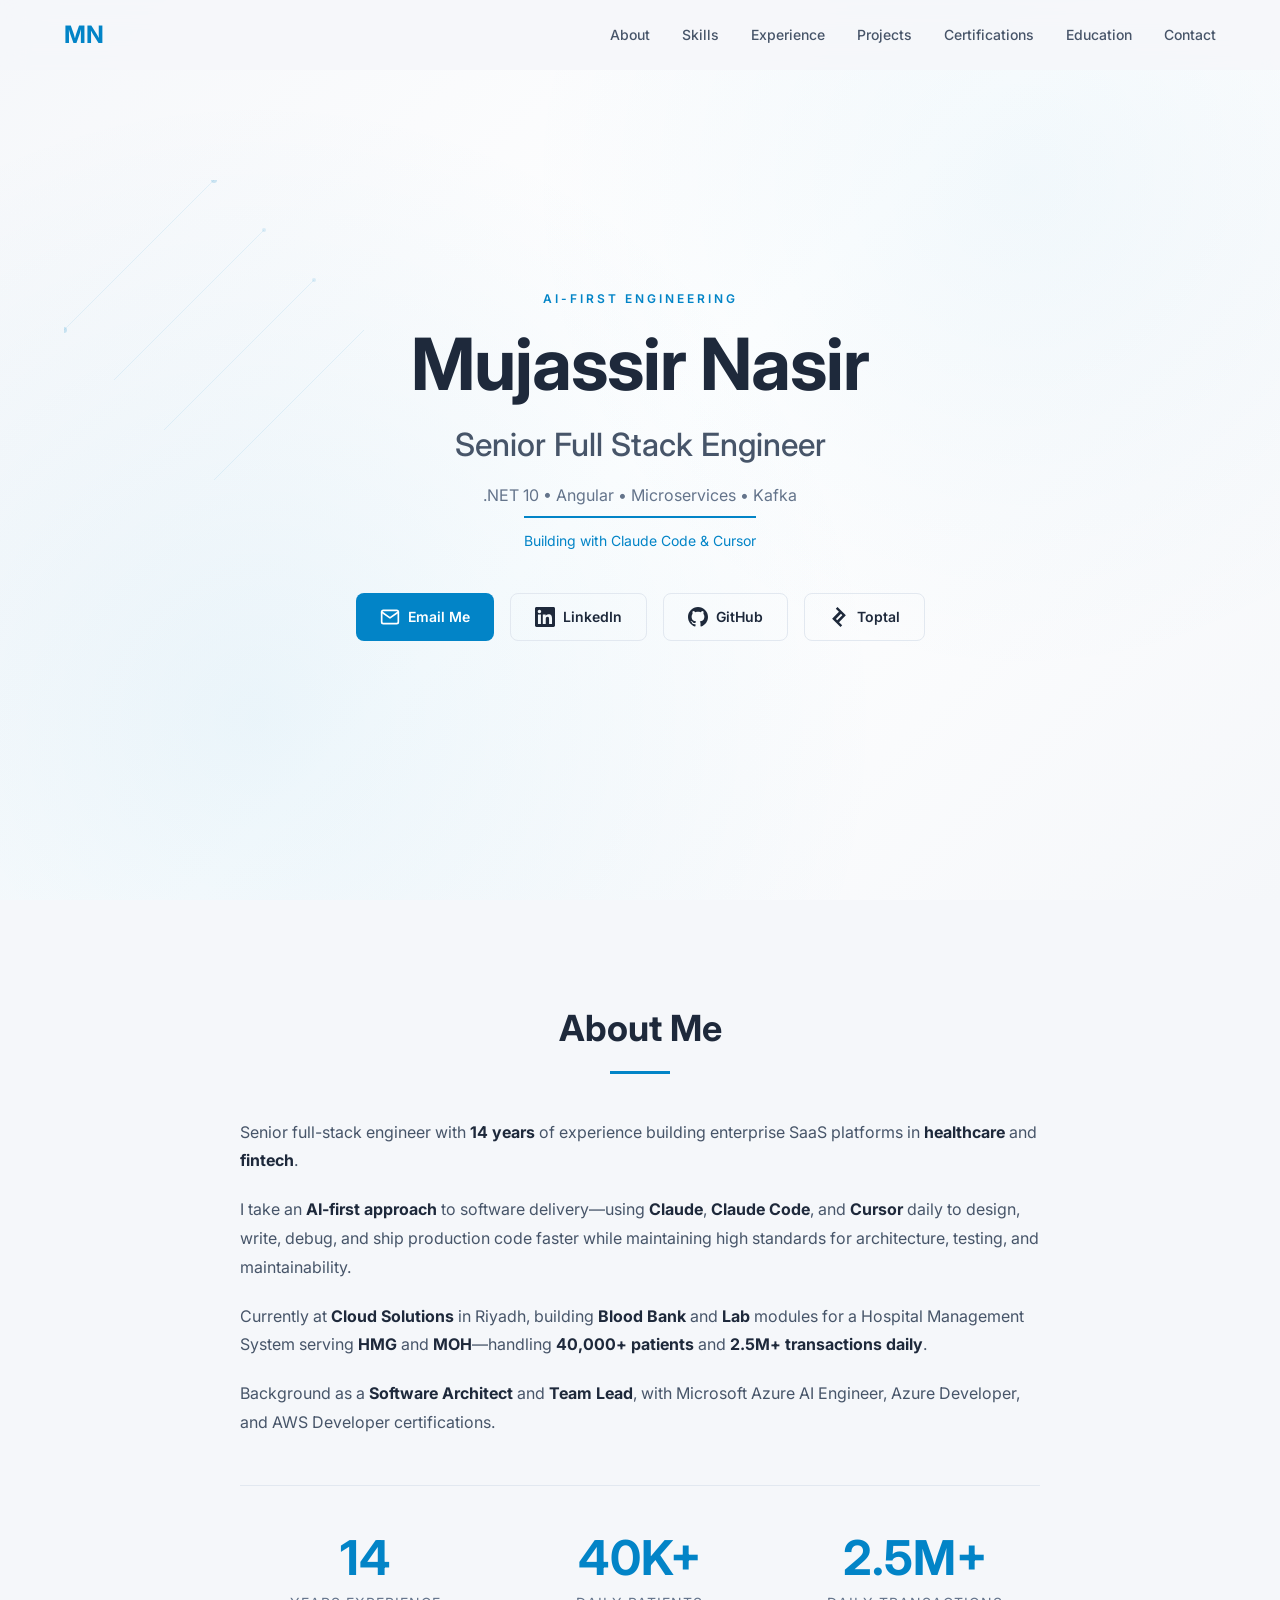
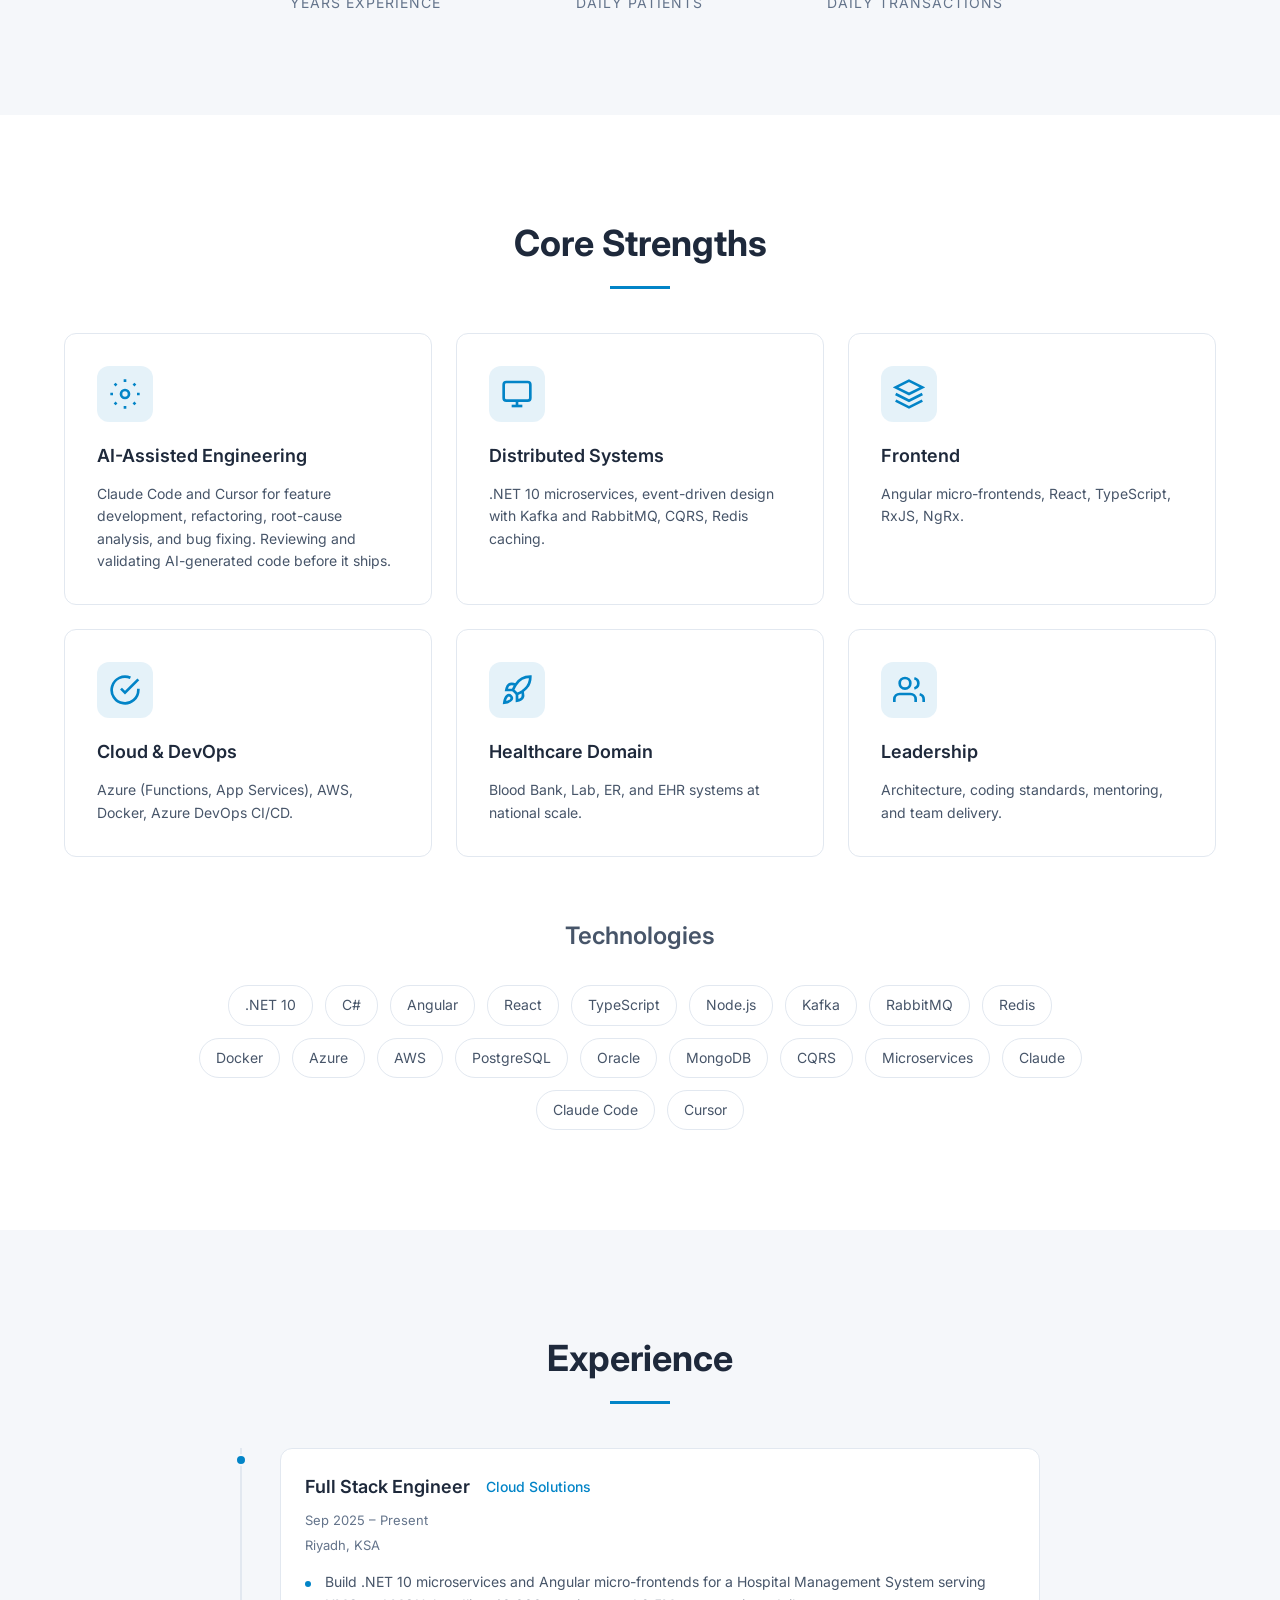
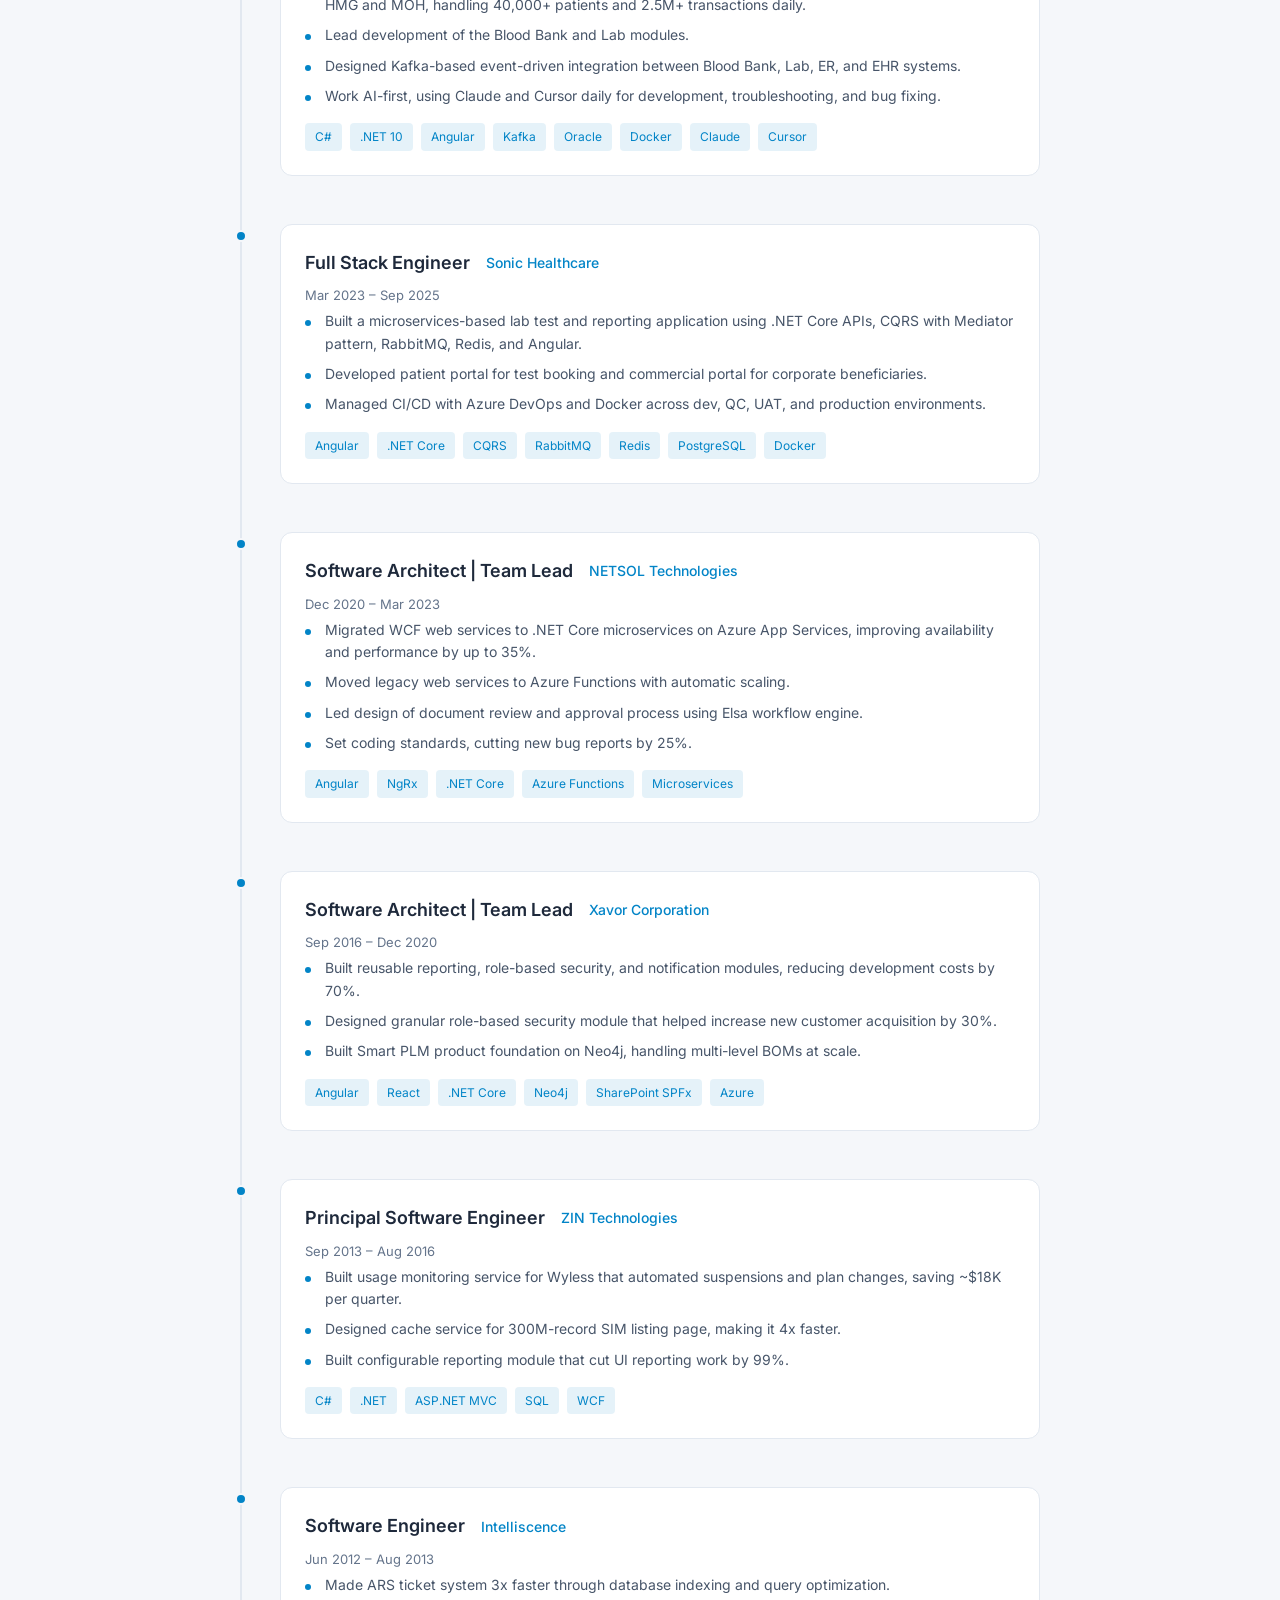
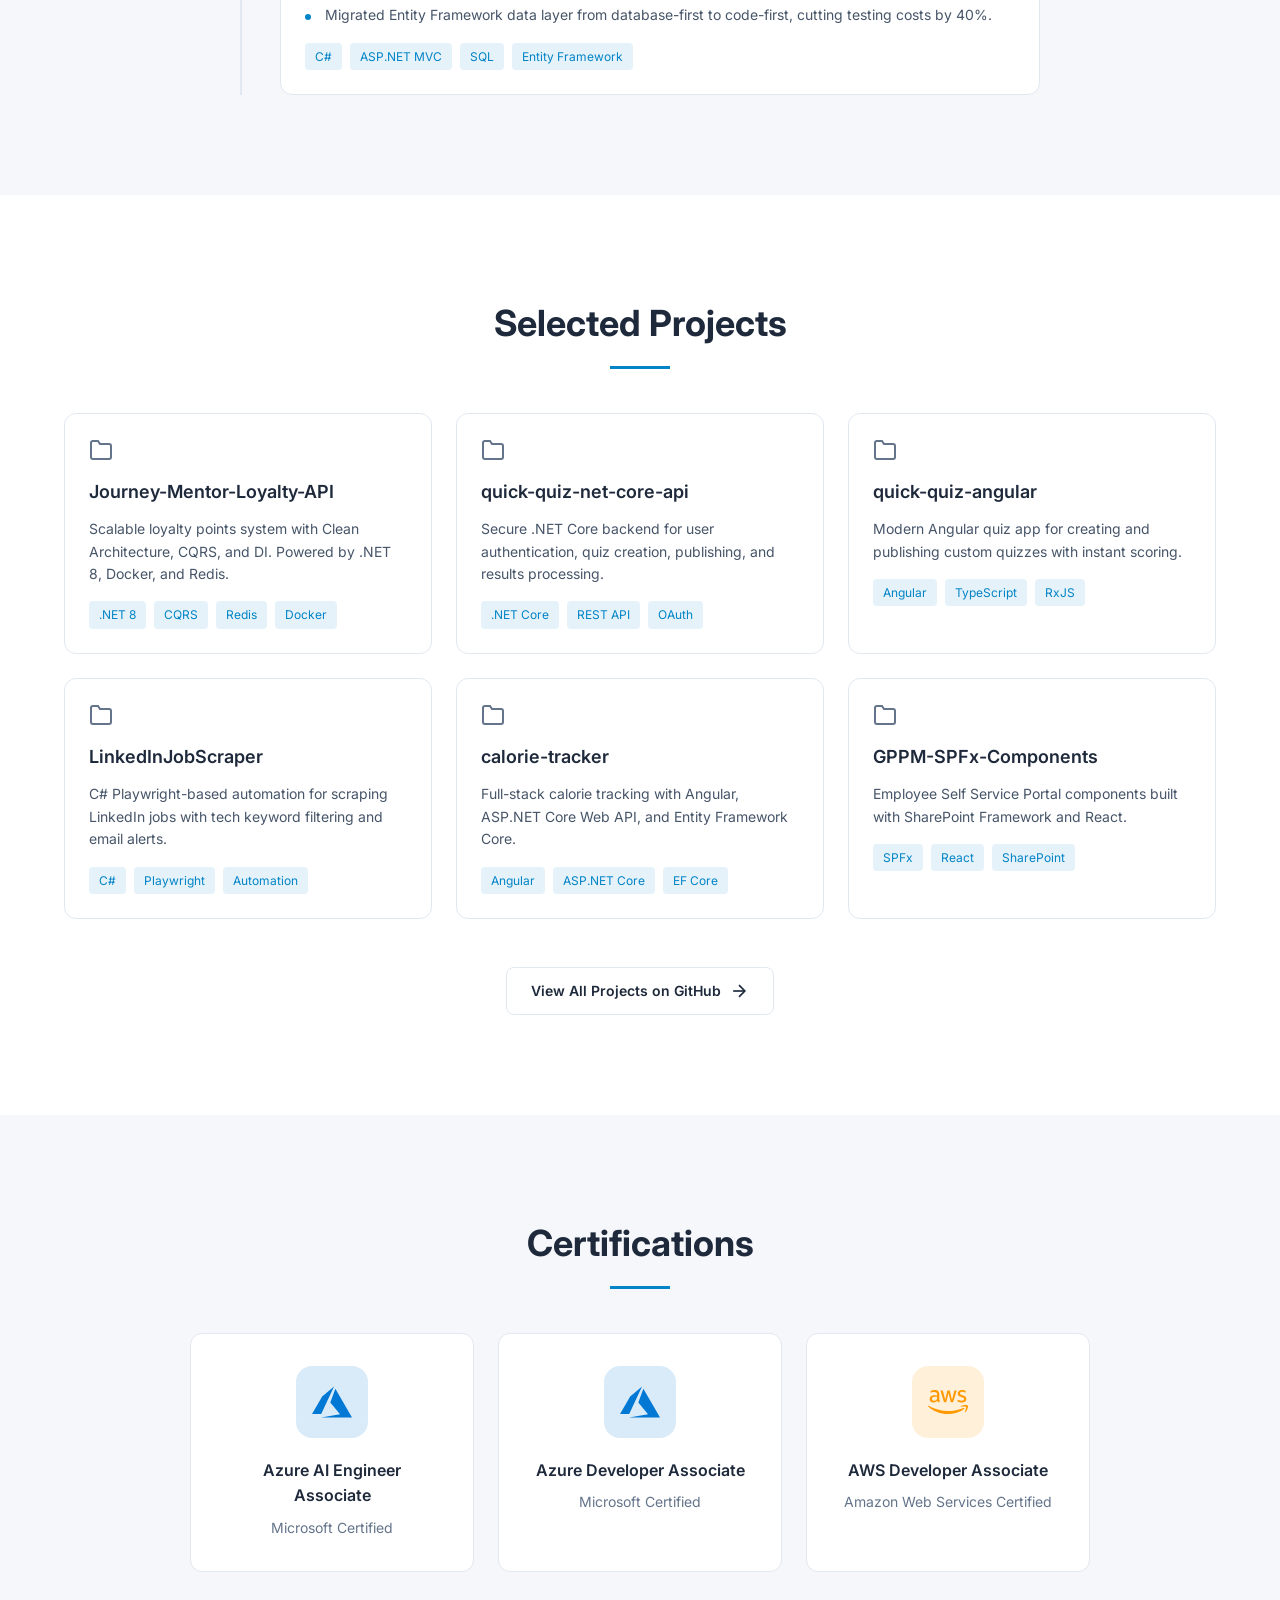
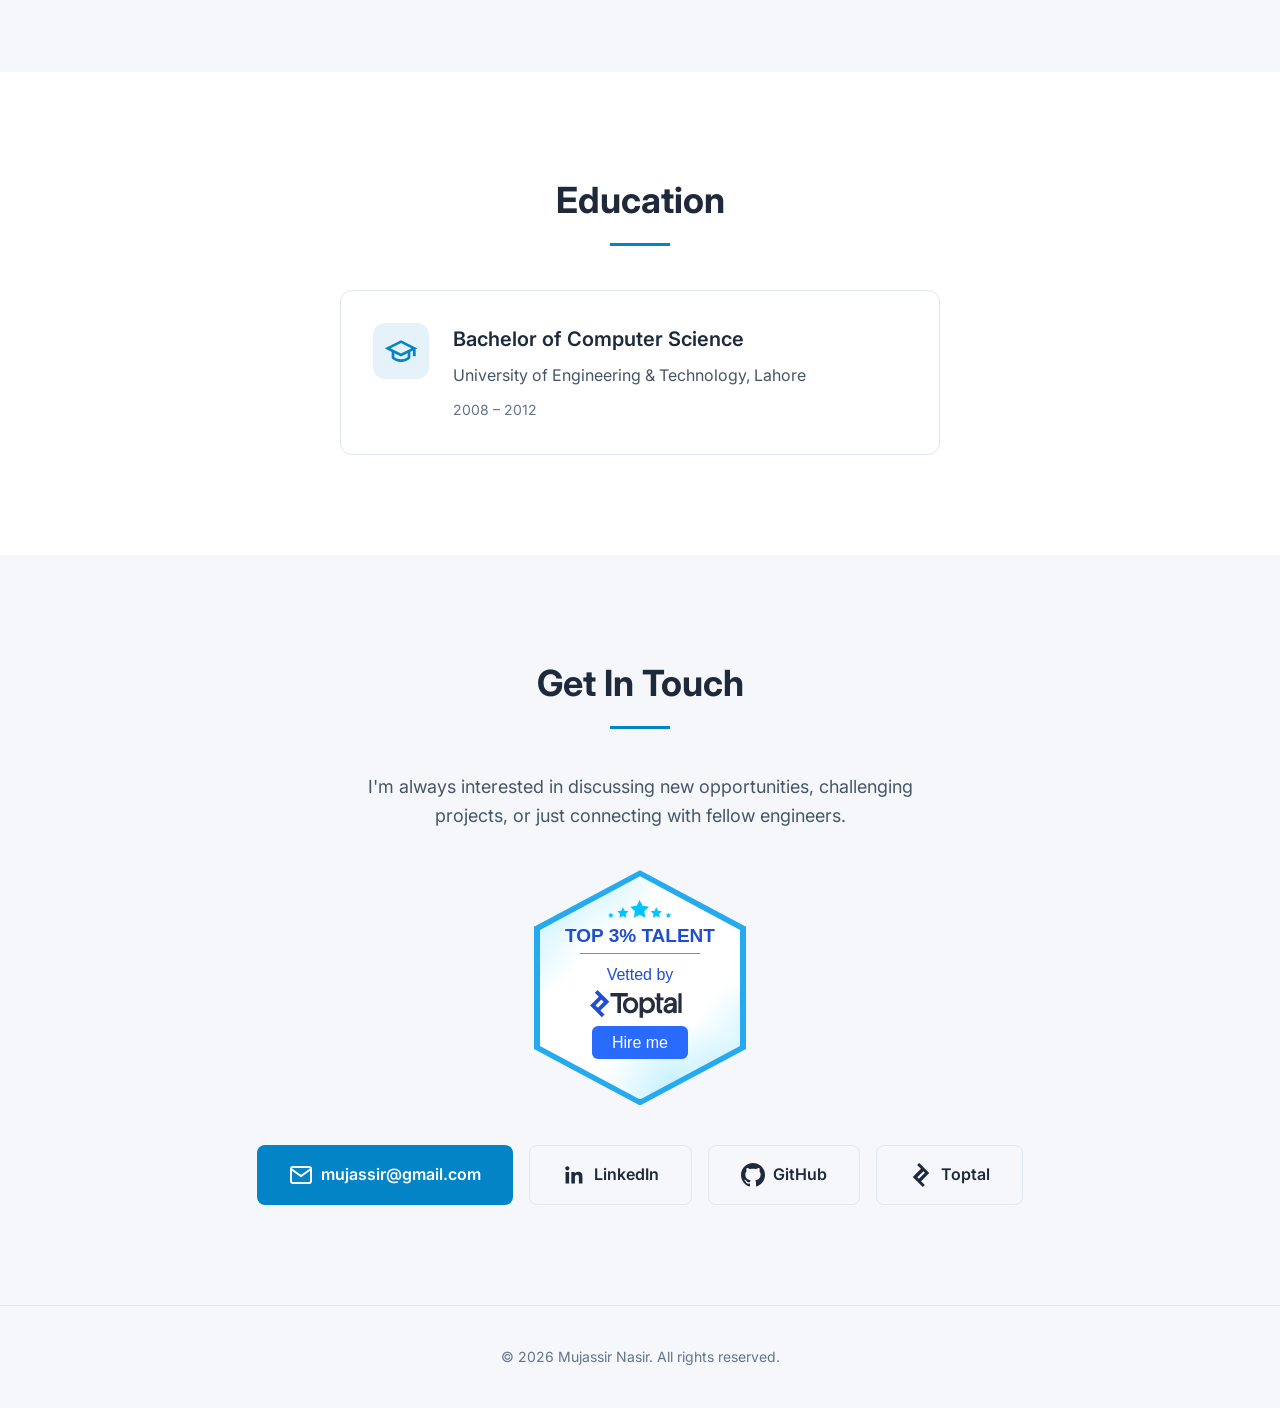
==== commit 7850eebb: "Configure custom domain mujassir.com for GitHub Pages Co-authored-by: Mujassir Nasir <mujassir@gmail" ====
--- a/docs/index.html
+++ b/docs/index.html
@@ -10,14 +10,14 @@
     
     <!-- Open Graph / Facebook -->
     <meta property="og:type" content="website">
-    <meta property="og:url" content="https://mujassir.github.io/mujassir/">
+    <meta property="og:url" content="https://mujassir.com/">
     <meta property="og:title" content="Mujassir Nasir | AI-First Senior Full Stack Engineer">
     <meta property="og:description" content="14 years building enterprise SaaS in healthcare & fintech. .NET 10, Angular, Microservices, Kafka. Building with Claude Code & Cursor.">
-    <meta property="og:image" content="https://mujassir.github.io/mujassir/og-image.png">
+    <meta property="og:image" content="https://mujassir.com/og-image.png">
     
     <!-- Twitter -->
     <meta name="twitter:card" content="summary_large_image">
-    <meta name="twitter:url" content="https://mujassir.github.io/mujassir/">
+    <meta name="twitter:url" content="https://mujassir.com/">
     <meta name="twitter:title" content="Mujassir Nasir | AI-First Senior Full Stack Engineer">
     <meta name="twitter:description" content="14 years building enterprise SaaS in healthcare & fintech. .NET 10, Angular, Microservices, Kafka. Building with Claude Code & Cursor.">
     
@@ -28,7 +28,7 @@
     <link href="https://fonts.googleapis.com/css2?family=Inter:wght@400;500;600;700&display=swap" rel="stylesheet">
     
     <link rel="stylesheet" href="styles.css">
-    <link rel="canonical" href="https://mujassir.github.io/mujassir/">
+    <link rel="canonical" href="https://mujassir.com/">
 </head>
 <body>
     <!-- Navigation -->
--- a/docs/styles.css
+++ b/docs/styles.css
@@ -1,43 +1,43 @@
-/* Dark theme (default) - softer slate/navy */
+/* Light theme (default) - professional light grey */
 :root {
-    --color-bg-primary: #0F172A;
-    --color-bg-secondary: #1E293B;
-    --color-bg-tertiary: #334155;
-    --color-accent: #38BDF8;
-    --color-accent-hover: #7DD3FC;
-    --color-accent-dark: #0284C7;
-    --color-text-primary: #F8FAFC;
-    --color-text-secondary: #CBD5E1;
-    --color-text-muted: #94A3B8;
-    --color-border: #475569;
-    --color-card-shadow: rgba(0, 0, 0, 0.4);
-    --nav-bg: rgba(15, 23, 42, 0.9);
-    --nav-bg-scrolled: rgba(15, 23, 42, 0.98);
+    --color-bg-primary: #F5F7FA;
+    --color-bg-secondary: #FFFFFF;
+    --color-bg-tertiary: #FFFFFF;
+    --color-accent: #0284C7;
+    --color-accent-hover: #0369A1;
+    --color-accent-dark: #075985;
+    --color-text-primary: #1E293B;
+    --color-text-secondary: #475569;
+    --color-text-muted: #64748B;
+    --color-border: #E2E8F0;
+    --color-card-shadow: rgba(15, 23, 42, 0.08);
+    --nav-bg: rgba(245, 247, 250, 0.9);
+    --nav-bg-scrolled: rgba(245, 247, 250, 0.98);
     --font-family: 'Inter', -apple-system, BlinkMacSystemFont, 'Segoe UI', Roboto, sans-serif;
     --transition-fast: 0.15s ease;
     --transition-normal: 0.3s ease;
     --max-width: 1200px;
     --nav-height: 70px;
-    color-scheme: dark;
-}
-
-/* Light theme */
-@media (prefers-color-scheme: light) {
+    color-scheme: light;
+}
+
+/* Dark theme */
+@media (prefers-color-scheme: dark) {
     :root {
-        --color-bg-primary: #F8FAFC;
-        --color-bg-secondary: #F1F5F9;
-        --color-bg-tertiary: #E2E8F0;
-        --color-accent: #0EA5E9;
-        --color-accent-hover: #0284C7;
-        --color-accent-dark: #0369A1;
-        --color-text-primary: #0F172A;
-        --color-text-secondary: #475569;
-        --color-text-muted: #64748B;
-        --color-border: #CBD5E1;
-        --color-card-shadow: rgba(0, 0, 0, 0.1);
-        --nav-bg: rgba(248, 250, 252, 0.9);
-        --nav-bg-scrolled: rgba(248, 250, 252, 0.98);
-        color-scheme: light;
+        --color-bg-primary: #0F172A;
+        --color-bg-secondary: #1E293B;
+        --color-bg-tertiary: #334155;
+        --color-accent: #38BDF8;
+        --color-accent-hover: #7DD3FC;
+        --color-accent-dark: #0284C7;
+        --color-text-primary: #F8FAFC;
+        --color-text-secondary: #CBD5E1;
+        --color-text-muted: #94A3B8;
+        --color-border: #475569;
+        --color-card-shadow: rgba(0, 0, 0, 0.4);
+        --nav-bg: rgba(15, 23, 42, 0.9);
+        --nav-bg-scrolled: rgba(15, 23, 42, 0.98);
+        color-scheme: dark;
     }
 }
 
@@ -184,9 +184,17 @@
     right: 0;
     bottom: 0;
     background-image: 
-        radial-gradient(circle at 20% 80%, rgba(56, 189, 248, 0.1) 0%, transparent 50%),
-        radial-gradient(circle at 80% 20%, rgba(56, 189, 248, 0.06) 0%, transparent 40%);
+        radial-gradient(circle at 20% 80%, rgba(2, 132, 199, 0.08) 0%, transparent 50%),
+        radial-gradient(circle at 80% 20%, rgba(2, 132, 199, 0.05) 0%, transparent 40%);
     pointer-events: none;
+}
+
+@media (prefers-color-scheme: dark) {
+    .hero::before {
+        background-image: 
+            radial-gradient(circle at 20% 80%, rgba(56, 189, 248, 0.1) 0%, transparent 50%),
+            radial-gradient(circle at 80% 20%, rgba(56, 189, 248, 0.06) 0%, transparent 40%);
+    }
 }
 
 .hero-content {
@@ -257,13 +265,15 @@
     left: 5%;
     width: 300px;
     height: 300px;
-    background-image: url("data:image/svg+xml,%3Csvg xmlns='http://www.w3.org/2000/svg' width='300' height='300'%3E%3Cpath d='M0 150 L150 0 M50 200 L200 50 M100 250 L250 100 M150 300 L300 150' stroke='%2338BDF8' stroke-width='1' opacity='0.15' fill='none'/%3E%3Ccircle cx='150' cy='0' r='3' fill='%2338BDF8' opacity='0.4'/%3E%3Ccircle cx='0' cy='150' r='3' fill='%2338BDF8' opacity='0.4'/%3E%3Ccircle cx='200' cy='50' r='2' fill='%2338BDF8' opacity='0.3'/%3E%3Ccircle cx='250' cy='100' r='2' fill='%2338BDF8' opacity='0.3'/%3E%3C/svg%3E");
+    background-image: url("data:image/svg+xml,%3Csvg xmlns='http://www.w3.org/2000/svg' width='300' height='300'%3E%3Cpath d='M0 150 L150 0 M50 200 L200 50 M100 250 L250 100 M150 300 L300 150' stroke='%230284C7' stroke-width='1' opacity='0.15' fill='none'/%3E%3Ccircle cx='150' cy='0' r='3' fill='%230284C7' opacity='0.3'/%3E%3Ccircle cx='0' cy='150' r='3' fill='%230284C7' opacity='0.3'/%3E%3Ccircle cx='200' cy='50' r='2' fill='%230284C7' opacity='0.2'/%3E%3Ccircle cx='250' cy='100' r='2' fill='%230284C7' opacity='0.2'/%3E%3C/svg%3E");
     background-repeat: no-repeat;
-}
-
-@media (prefers-color-scheme: light) {
+    opacity: 0.6;
+}
+
+@media (prefers-color-scheme: dark) {
     .hero-lines {
-        opacity: 0.6;
+        background-image: url("data:image/svg+xml,%3Csvg xmlns='http://www.w3.org/2000/svg' width='300' height='300'%3E%3Cpath d='M0 150 L150 0 M50 200 L200 50 M100 250 L250 100 M150 300 L300 150' stroke='%2338BDF8' stroke-width='1' opacity='0.15' fill='none'/%3E%3Ccircle cx='150' cy='0' r='3' fill='%2338BDF8' opacity='0.4'/%3E%3Ccircle cx='0' cy='150' r='3' fill='%2338BDF8' opacity='0.4'/%3E%3Ccircle cx='200' cy='50' r='2' fill='%2338BDF8' opacity='0.3'/%3E%3Ccircle cx='250' cy='100' r='2' fill='%2338BDF8' opacity='0.3'/%3E%3C/svg%3E");
+        opacity: 1;
     }
 }
 
@@ -284,22 +294,23 @@
 
 .btn-primary {
     background-color: var(--color-accent);
-    color: #0F172A;
+    color: #FFFFFF;
 }
 
 .btn-primary:hover {
     background-color: var(--color-accent-hover);
-    color: #0F172A;
+    color: #FFFFFF;
     transform: translateY(-2px);
-    box-shadow: 0 8px 20px rgba(56, 189, 248, 0.3);
-}
-
-@media (prefers-color-scheme: light) {
+    box-shadow: 0 8px 20px rgba(2, 132, 199, 0.3);
+}
+
+@media (prefers-color-scheme: dark) {
     .btn-primary {
-        color: #FFFFFF;
+        color: #0F172A;
     }
     .btn-primary:hover {
-        color: #FFFFFF;
+        color: #0F172A;
+        box-shadow: 0 8px 20px rgba(56, 189, 248, 0.3);
     }
 }
 
@@ -433,13 +444,19 @@
 .skill-icon {
     width: 56px;
     height: 56px;
-    background-color: rgba(56, 189, 248, 0.15);
+    background-color: rgba(2, 132, 199, 0.1);
     border-radius: 12px;
     display: flex;
     align-items: center;
     justify-content: center;
     margin-bottom: 20px;
     color: var(--color-accent);
+}
+
+@media (prefers-color-scheme: dark) {
+    .skill-icon {
+        background-color: rgba(56, 189, 248, 0.15);
+    }
 }
 
 .skill-card h3 {
@@ -596,10 +613,16 @@
 
 .timeline-tech span {
     padding: 4px 10px;
-    background-color: rgba(56, 189, 248, 0.15);
+    background-color: rgba(2, 132, 199, 0.1);
     border-radius: 4px;
     font-size: 12px;
     color: var(--color-accent);
+}
+
+@media (prefers-color-scheme: dark) {
+    .timeline-tech span {
+        background-color: rgba(56, 189, 248, 0.15);
+    }
 }
 
 /* Projects Section */
@@ -668,10 +691,16 @@
 
 .project-tags span {
     padding: 4px 10px;
-    background-color: rgba(56, 189, 248, 0.15);
+    background-color: rgba(2, 132, 199, 0.1);
     border-radius: 4px;
     font-size: 12px;
     color: var(--color-accent);
+}
+
+@media (prefers-color-scheme: dark) {
+    .project-tags span {
+        background-color: rgba(56, 189, 248, 0.15);
+    }
 }
 
 .projects-more {
@@ -750,13 +779,19 @@
 .education-icon {
     width: 56px;
     height: 56px;
-    background-color: rgba(56, 189, 248, 0.15);
+    background-color: rgba(2, 132, 199, 0.1);
     border-radius: 12px;
     display: flex;
     align-items: center;
     justify-content: center;
     color: var(--color-accent);
     flex-shrink: 0;
+}
+
+@media (prefers-color-scheme: dark) {
+    .education-icon {
+        background-color: rgba(56, 189, 248, 0.15);
+    }
 }
 
 .education-content h3 {
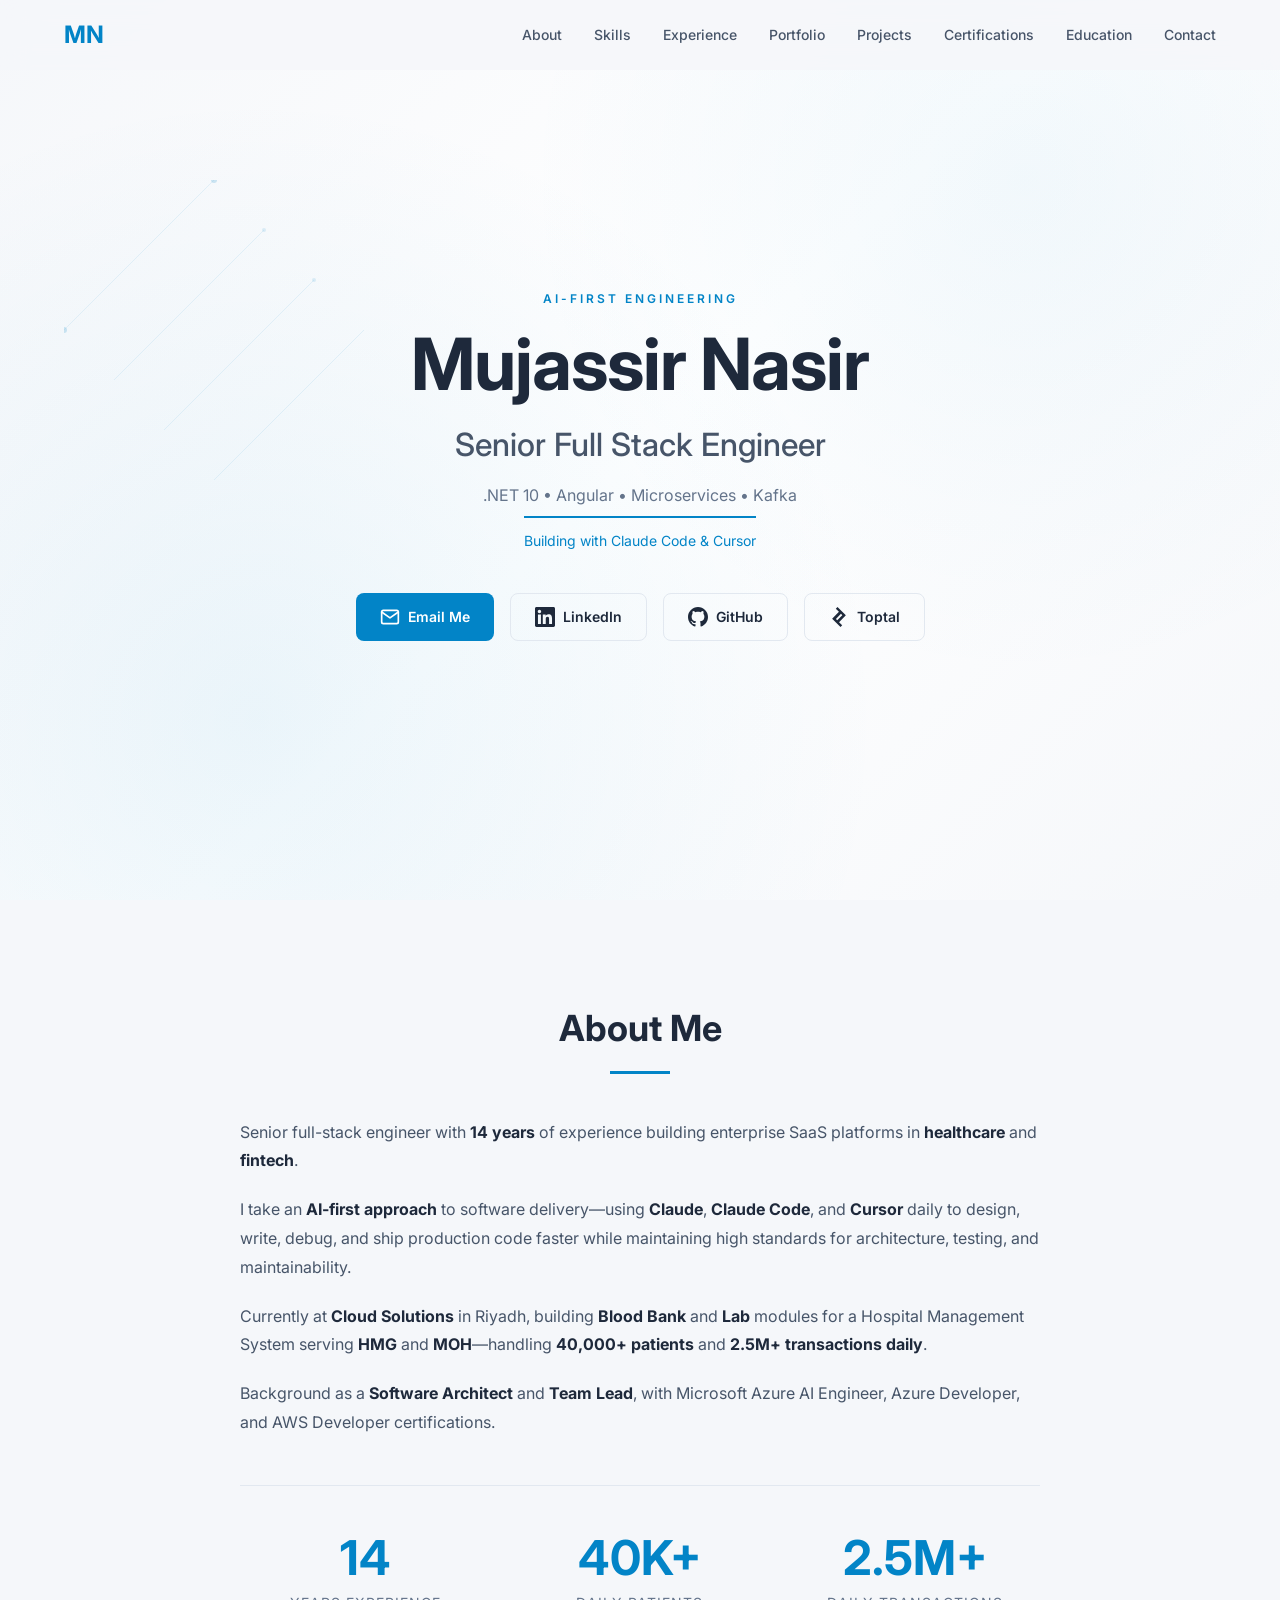
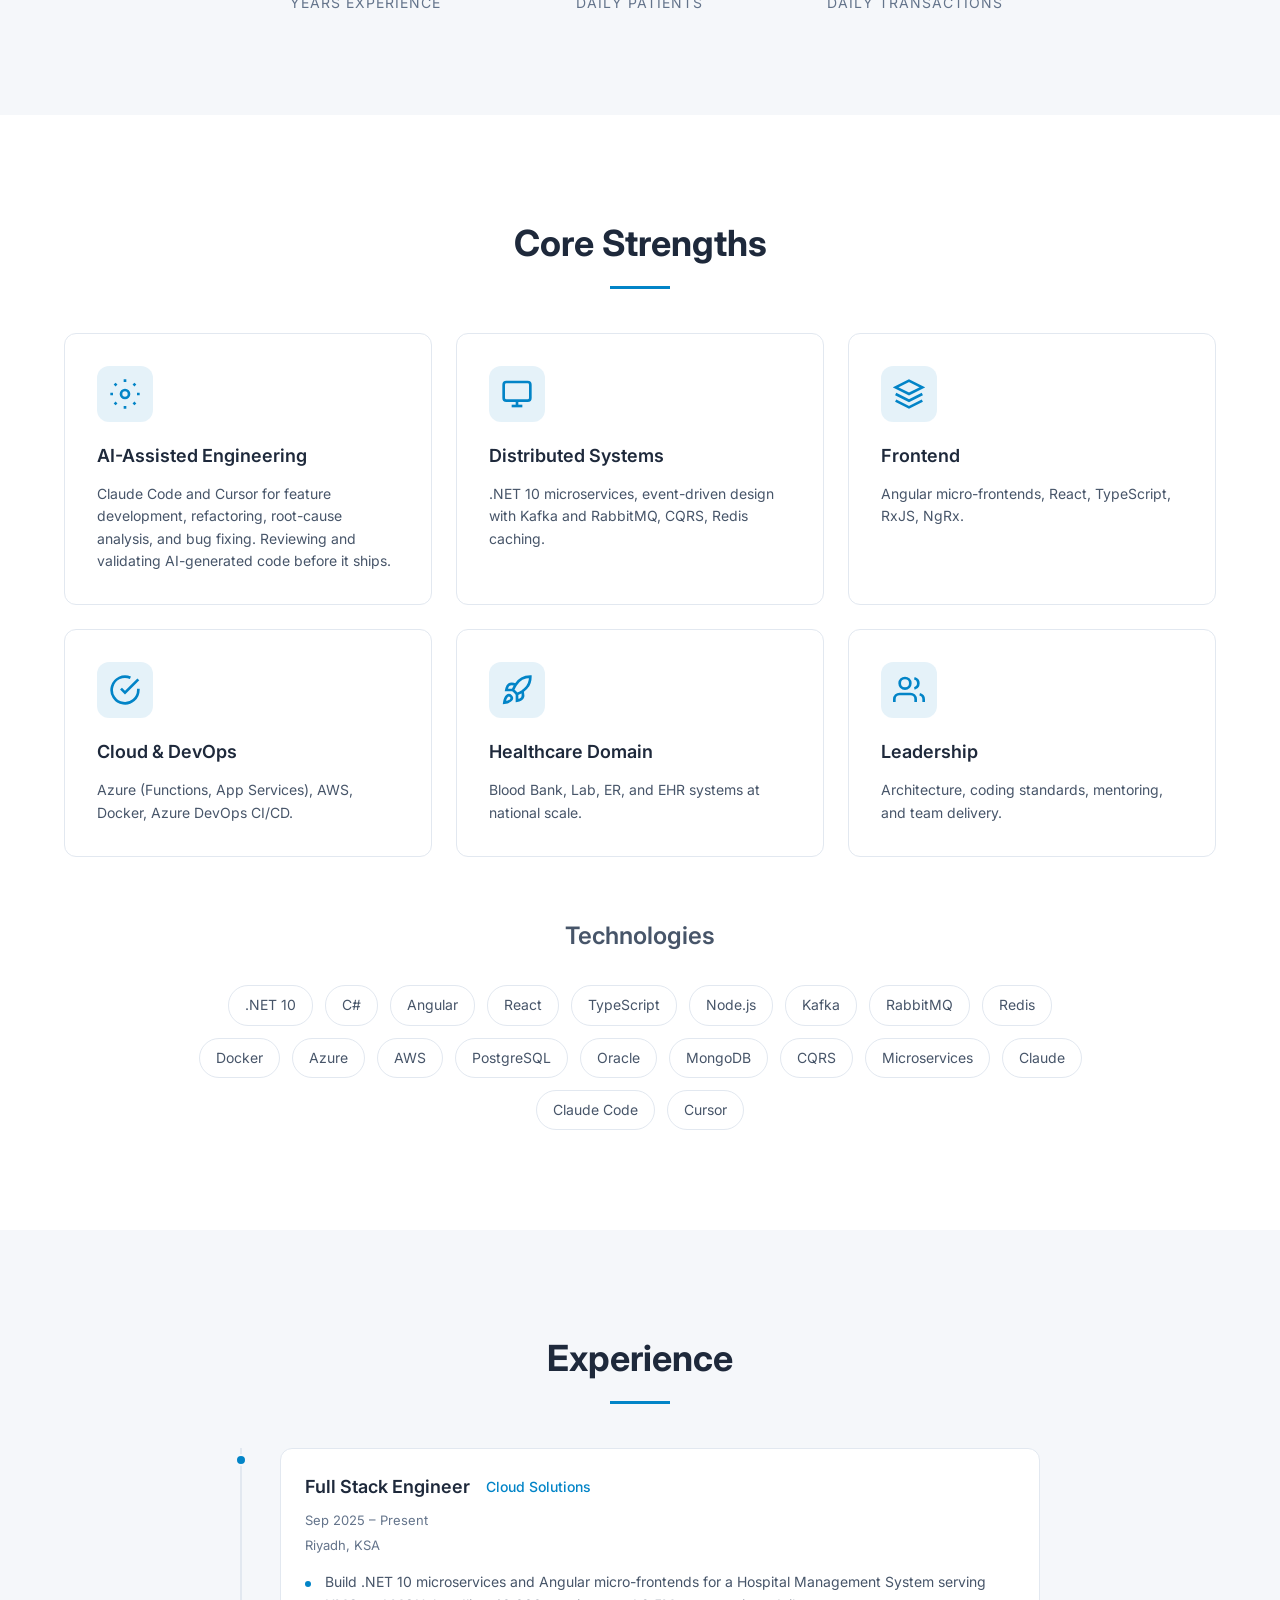
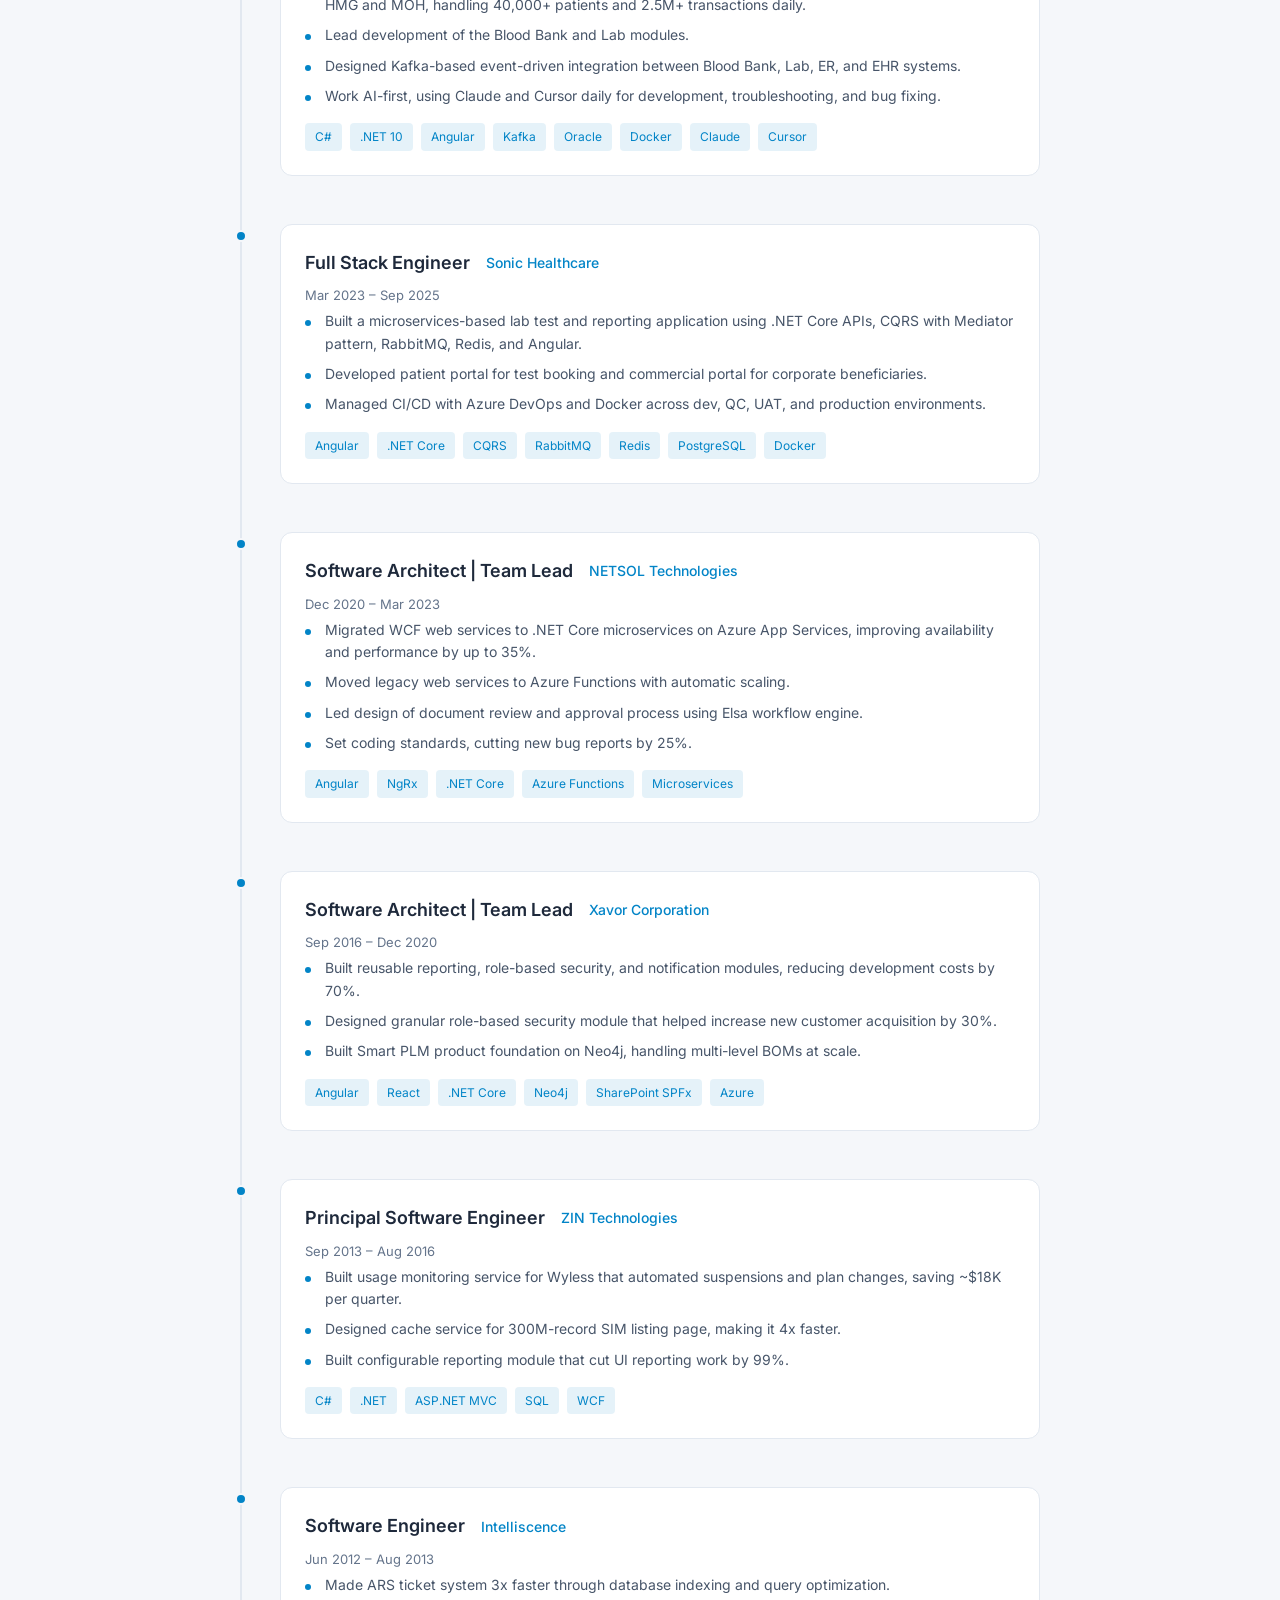
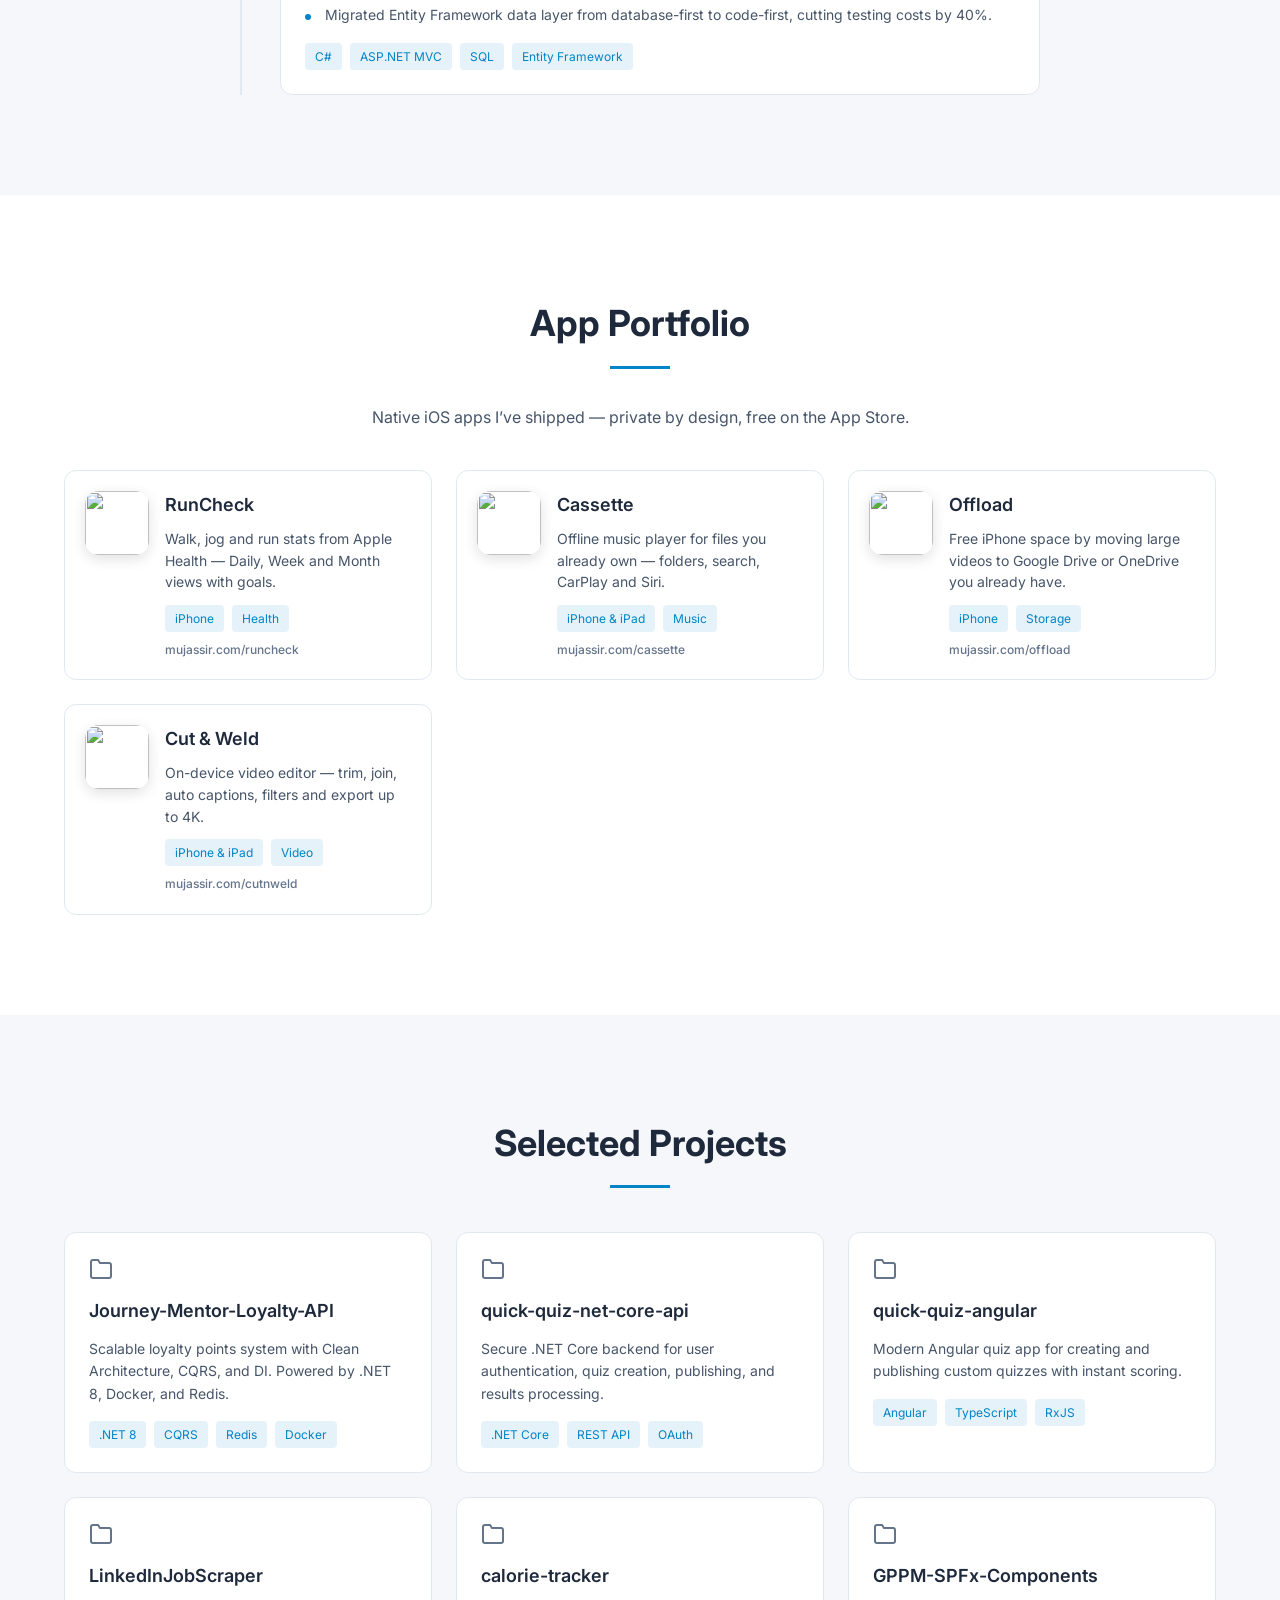
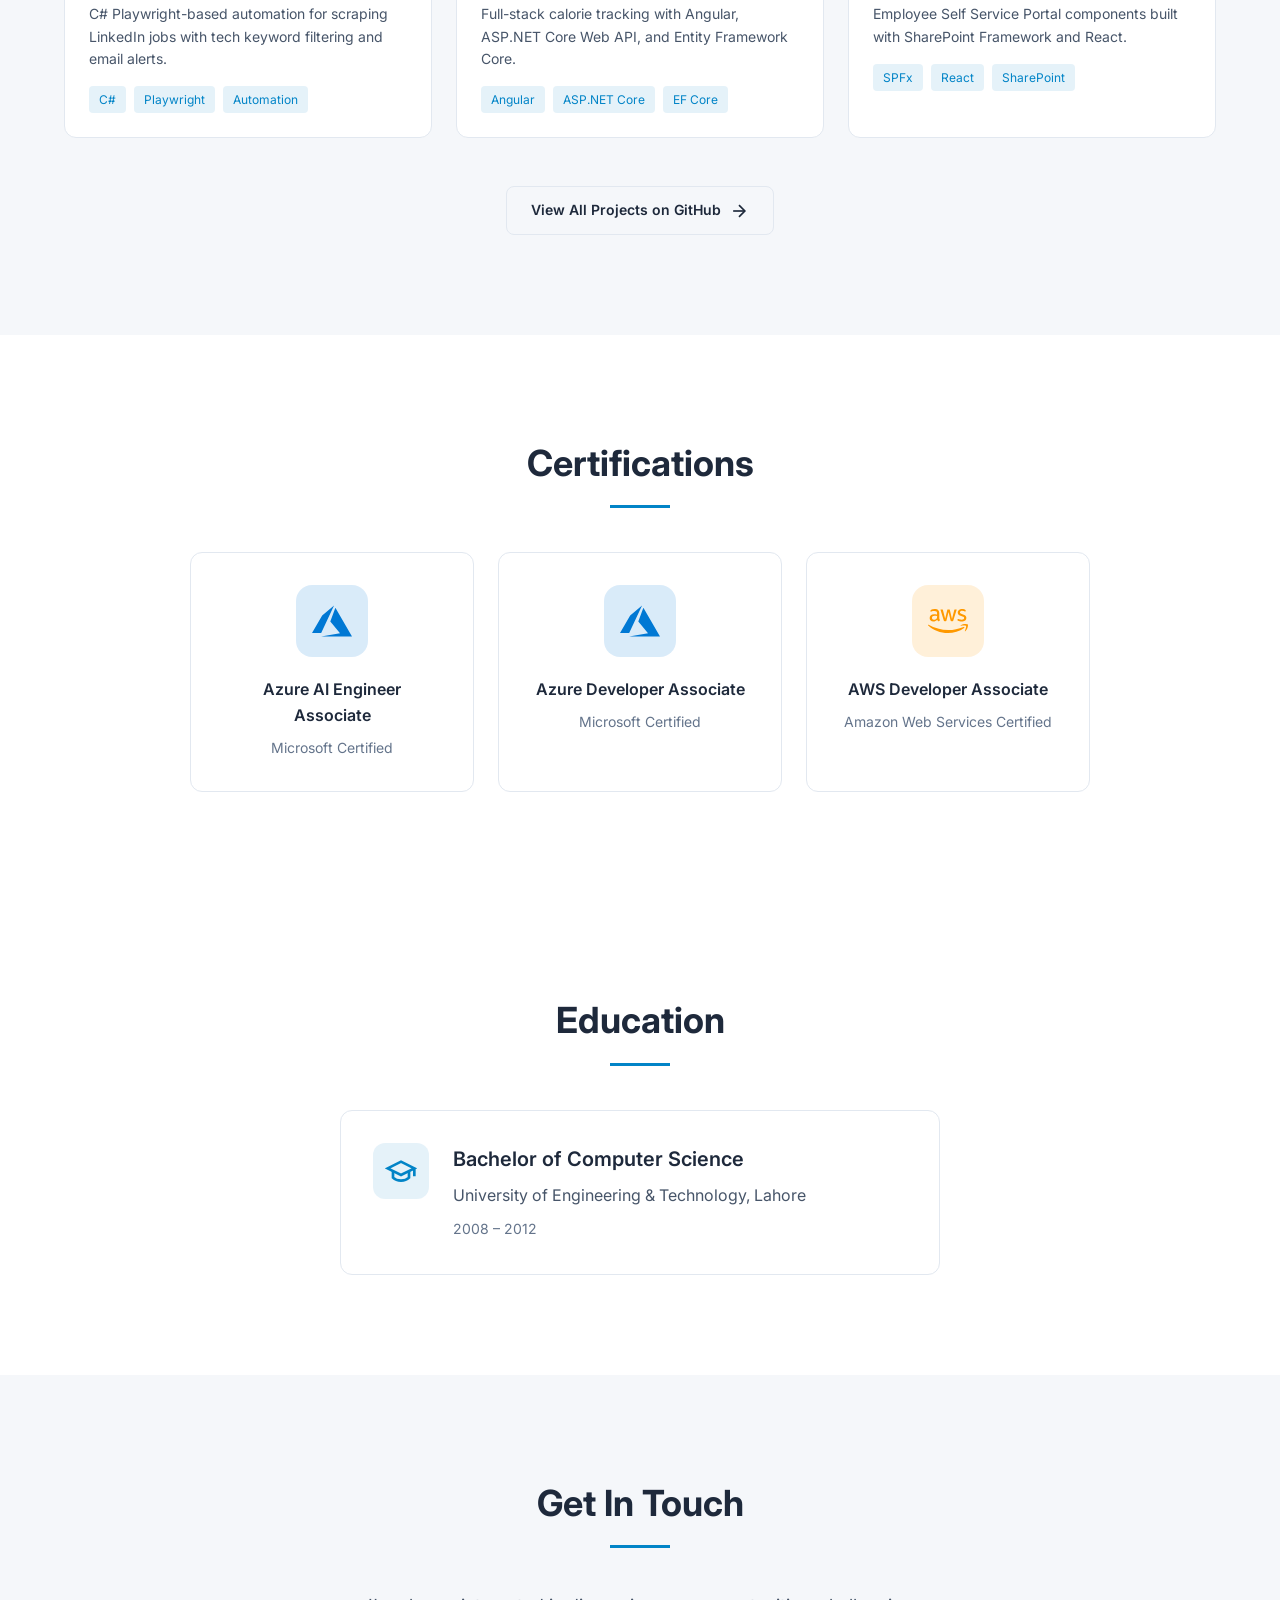
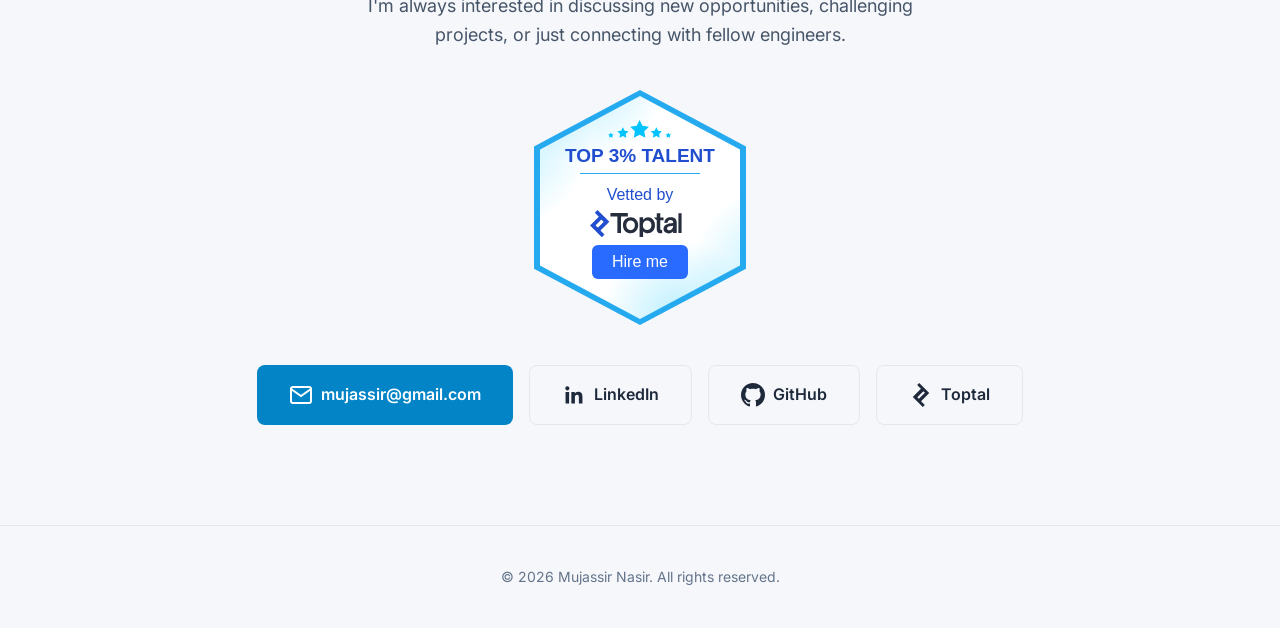
==== commit 1c8d87ab: "Add an App Portfolio section linking all shipped iOS apps. Surface RunCheck, Cassette, Offload, and " ====
--- a/docs/index.html
+++ b/docs/index.html
@@ -3,7 +3,7 @@
 <head>
     <meta charset="UTF-8">
     <meta name="viewport" content="width=device-width, initial-scale=1.0">
-    <meta name="description" content="Mujassir Nasir - AI-First Senior Full Stack Engineer with 14 years of experience in healthcare and fintech. .NET, Angular, Microservices, Kafka.">
+    <meta name="description" content="Mujassir Nasir — AI-First Senior Full Stack Engineer. Healthcare & fintech. iOS apps: RunCheck, Cassette, Offload, Cut & Weld.">
     <meta name="keywords" content="Mujassir Nasir, Full Stack Engineer, .NET, Angular, Microservices, Healthcare, Fintech, AI, Claude, Cursor">
     <meta name="author" content="Mujassir Nasir">
     <meta name="robots" content="index, follow">
@@ -44,6 +44,7 @@
                 <li><a href="#about" class="nav-link">About</a></li>
                 <li><a href="#skills" class="nav-link">Skills</a></li>
                 <li><a href="#experience" class="nav-link">Experience</a></li>
+                <li><a href="#portfolio" class="nav-link">Portfolio</a></li>
                 <li><a href="#projects" class="nav-link">Projects</a></li>
                 <li><a href="#certifications" class="nav-link">Certifications</a></li>
                 <li><a href="#education" class="nav-link">Education</a></li>
@@ -318,8 +319,66 @@
         </div>
     </section>
 
+    <!-- Portfolio / Apps -->
+    <section class="section section-alt" id="portfolio">
+        <div class="container">
+            <h2 class="section-title">App Portfolio</h2>
+            <p class="portfolio-intro">Native iOS apps I’ve shipped — private by design, free on the App Store.</p>
+            <div class="portfolio-grid">
+                <a href="/runcheck/" class="app-card">
+                    <img class="app-card__icon" src="/runcheck/icon.png" width="1024" height="1024" alt="">
+                    <div class="app-card__body">
+                        <h3>RunCheck</h3>
+                        <p>Walk, jog and run stats from Apple Health — Daily, Week and Month views with goals.</p>
+                        <div class="app-card__meta">
+                            <span>iPhone</span>
+                            <span>Health</span>
+                            <span class="app-card__link">mujassir.com/runcheck</span>
+                        </div>
+                    </div>
+                </a>
+                <a href="/cassette/" class="app-card">
+                    <img class="app-card__icon" src="/cassette/icon.png" width="1024" height="1024" alt="">
+                    <div class="app-card__body">
+                        <h3>Cassette</h3>
+                        <p>Offline music player for files you already own — folders, search, CarPlay and Siri.</p>
+                        <div class="app-card__meta">
+                            <span>iPhone &amp; iPad</span>
+                            <span>Music</span>
+                            <span class="app-card__link">mujassir.com/cassette</span>
+                        </div>
+                    </div>
+                </a>
+                <a href="/offload/" class="app-card">
+                    <img class="app-card__icon" src="/offload/icon.png" width="512" height="512" alt="">
+                    <div class="app-card__body">
+                        <h3>Offload</h3>
+                        <p>Free iPhone space by moving large videos to Google Drive or OneDrive you already have.</p>
+                        <div class="app-card__meta">
+                            <span>iPhone</span>
+                            <span>Storage</span>
+                            <span class="app-card__link">mujassir.com/offload</span>
+                        </div>
+                    </div>
+                </a>
+                <a href="/cutnweld/" class="app-card">
+                    <img class="app-card__icon" src="/cutnweld/icon.png" width="1024" height="1024" alt="">
+                    <div class="app-card__body">
+                        <h3>Cut &amp; Weld</h3>
+                        <p>On-device video editor — trim, join, auto captions, filters and export up to 4K.</p>
+                        <div class="app-card__meta">
+                            <span>iPhone &amp; iPad</span>
+                            <span>Video</span>
+                            <span class="app-card__link">mujassir.com/cutnweld</span>
+                        </div>
+                    </div>
+                </a>
+            </div>
+        </div>
+    </section>
+
     <!-- Projects Section -->
-    <section class="section section-alt" id="projects">
+    <section class="section" id="projects">
         <div class="container">
             <h2 class="section-title">Selected Projects</h2>
             <div class="projects-grid">
@@ -406,7 +465,7 @@
     </section>
 
     <!-- Certifications Section -->
-    <section class="section" id="certifications">
+    <section class="section section-alt" id="certifications">
         <div class="container">
             <h2 class="section-title">Certifications</h2>
             <div class="certs-grid">
--- a/docs/styles.css
+++ b/docs/styles.css
@@ -625,6 +625,100 @@
     }
 }
 
+/* App Portfolio */
+.portfolio-intro {
+    text-align: center;
+    max-width: 560px;
+    margin: -8px auto 40px;
+    color: var(--color-text-secondary);
+    font-size: 16px;
+    line-height: 1.6;
+}
+
+.portfolio-grid {
+    display: grid;
+    grid-template-columns: repeat(auto-fit, minmax(280px, 1fr));
+    gap: 24px;
+}
+
+.app-card {
+    display: flex;
+    gap: 16px;
+    align-items: flex-start;
+    padding: 20px;
+    background-color: var(--color-bg-tertiary);
+    border: 1px solid var(--color-border);
+    border-radius: 12px;
+    color: inherit;
+    text-decoration: none;
+    transition: all var(--transition-normal);
+}
+
+.app-card:hover {
+    transform: translateY(-4px);
+    border-color: var(--color-accent);
+    box-shadow: 0 12px 40px var(--color-card-shadow);
+    color: inherit;
+}
+
+.app-card__icon {
+    width: 64px;
+    height: 64px;
+    border-radius: 14px;
+    flex-shrink: 0;
+    box-shadow: 0 4px 14px rgba(0, 0, 0, 0.12);
+}
+
+.app-card__body {
+    min-width: 0;
+}
+
+.app-card h3 {
+    font-size: 18px;
+    font-weight: 600;
+    margin: 0 0 8px;
+    color: var(--color-text-primary);
+}
+
+.app-card p {
+    font-size: 14px;
+    color: var(--color-text-secondary);
+    line-height: 1.55;
+    margin: 0 0 12px;
+}
+
+.app-card__meta {
+    display: flex;
+    flex-wrap: wrap;
+    gap: 8px;
+    align-items: center;
+}
+
+.app-card__meta span {
+    padding: 4px 10px;
+    background-color: rgba(2, 132, 199, 0.1);
+    border-radius: 4px;
+    font-size: 12px;
+    color: var(--color-accent);
+}
+
+.app-card__meta .app-card__link {
+    background: transparent;
+    padding: 0;
+    color: var(--color-text-muted);
+    font-weight: 500;
+}
+
+.app-card:hover .app-card__link {
+    color: var(--color-accent);
+}
+
+@media (prefers-color-scheme: dark) {
+    .app-card__meta span {
+        background-color: rgba(56, 189, 248, 0.15);
+    }
+}
+
 /* Projects Section */
 .projects-grid {
     display: grid;
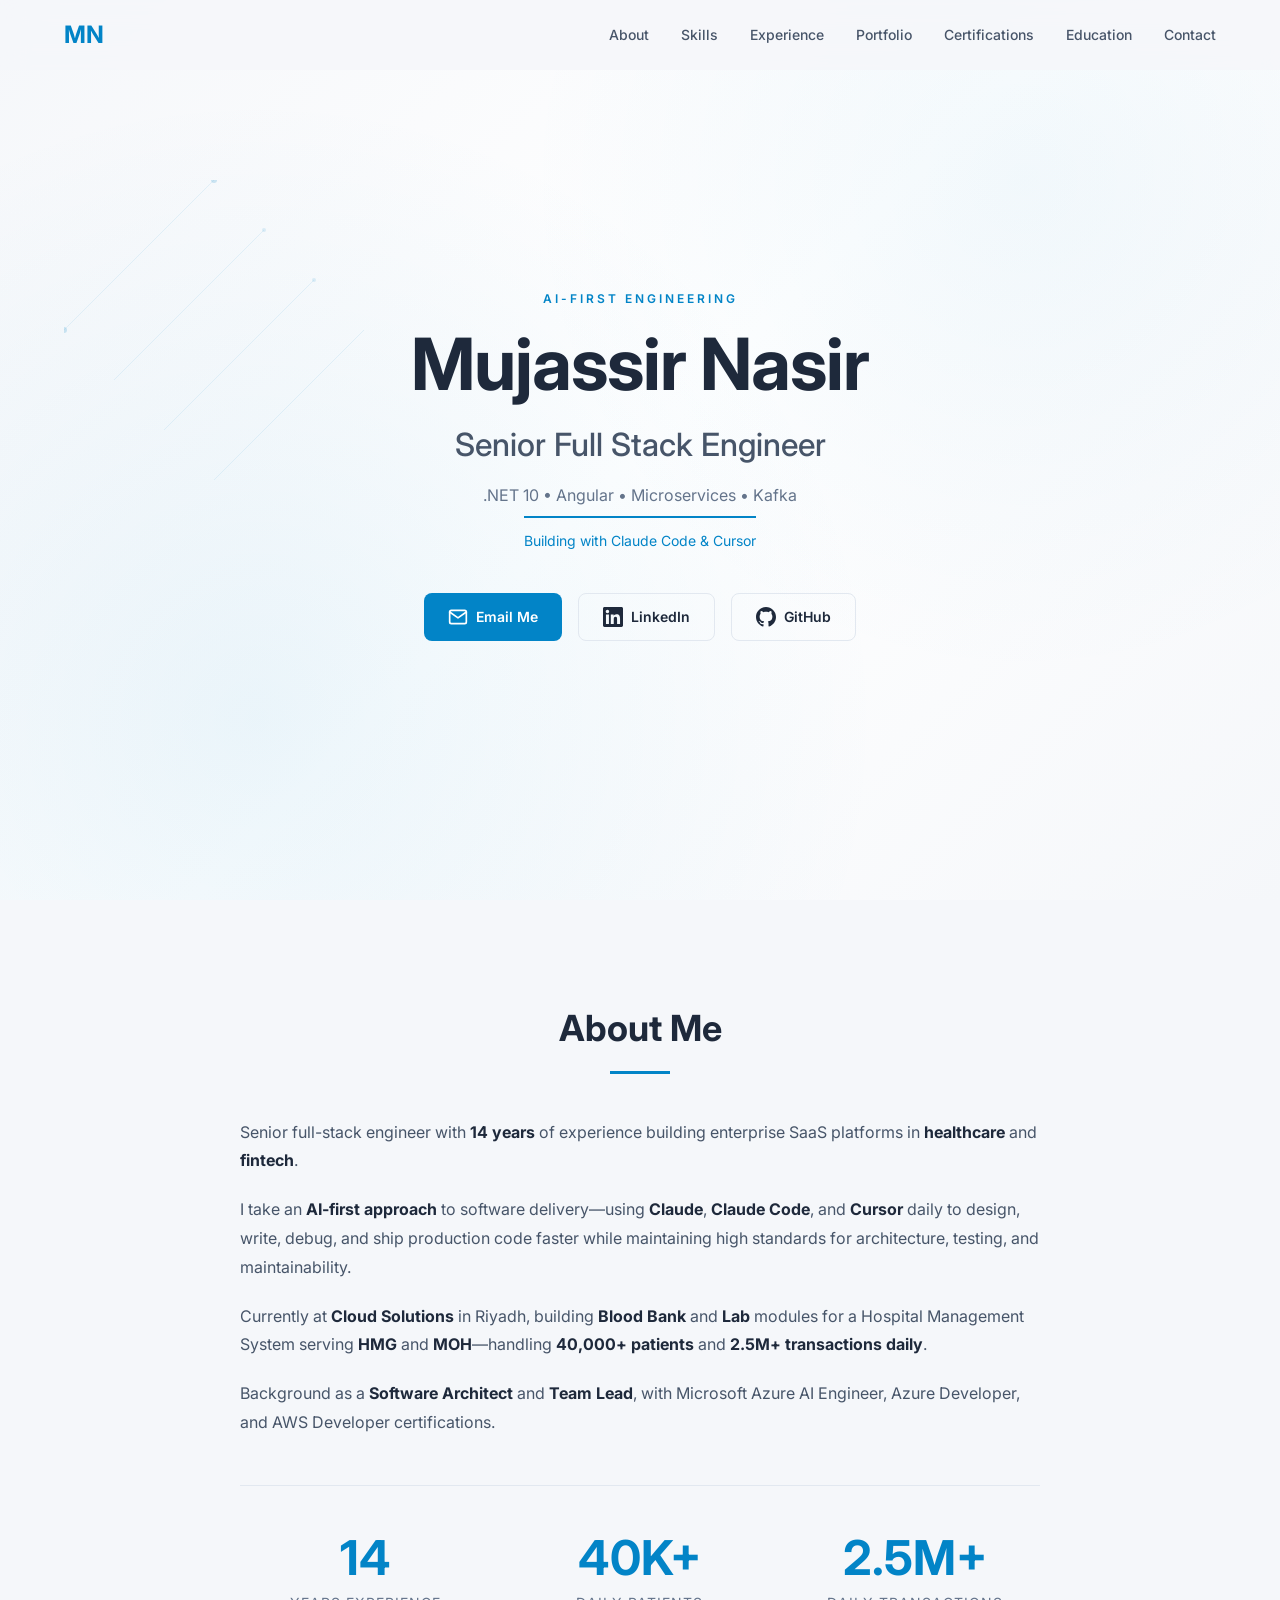
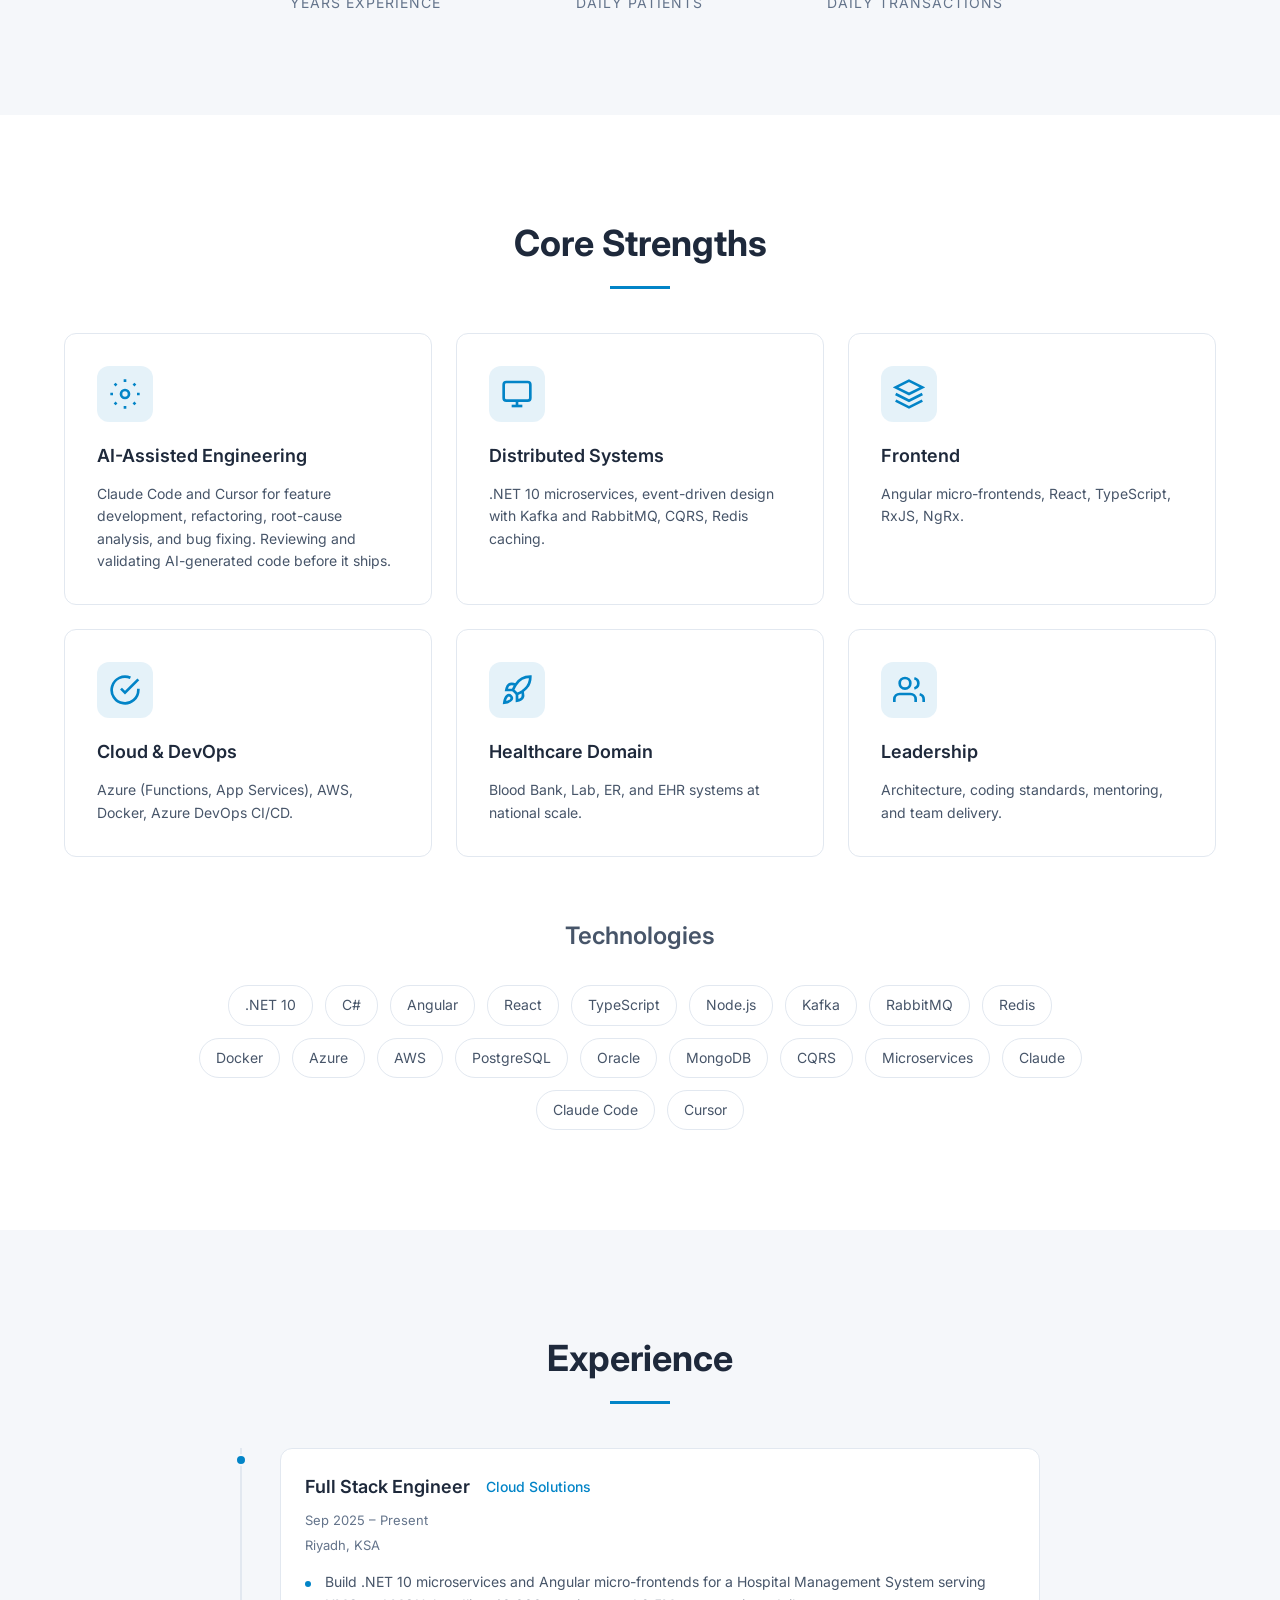
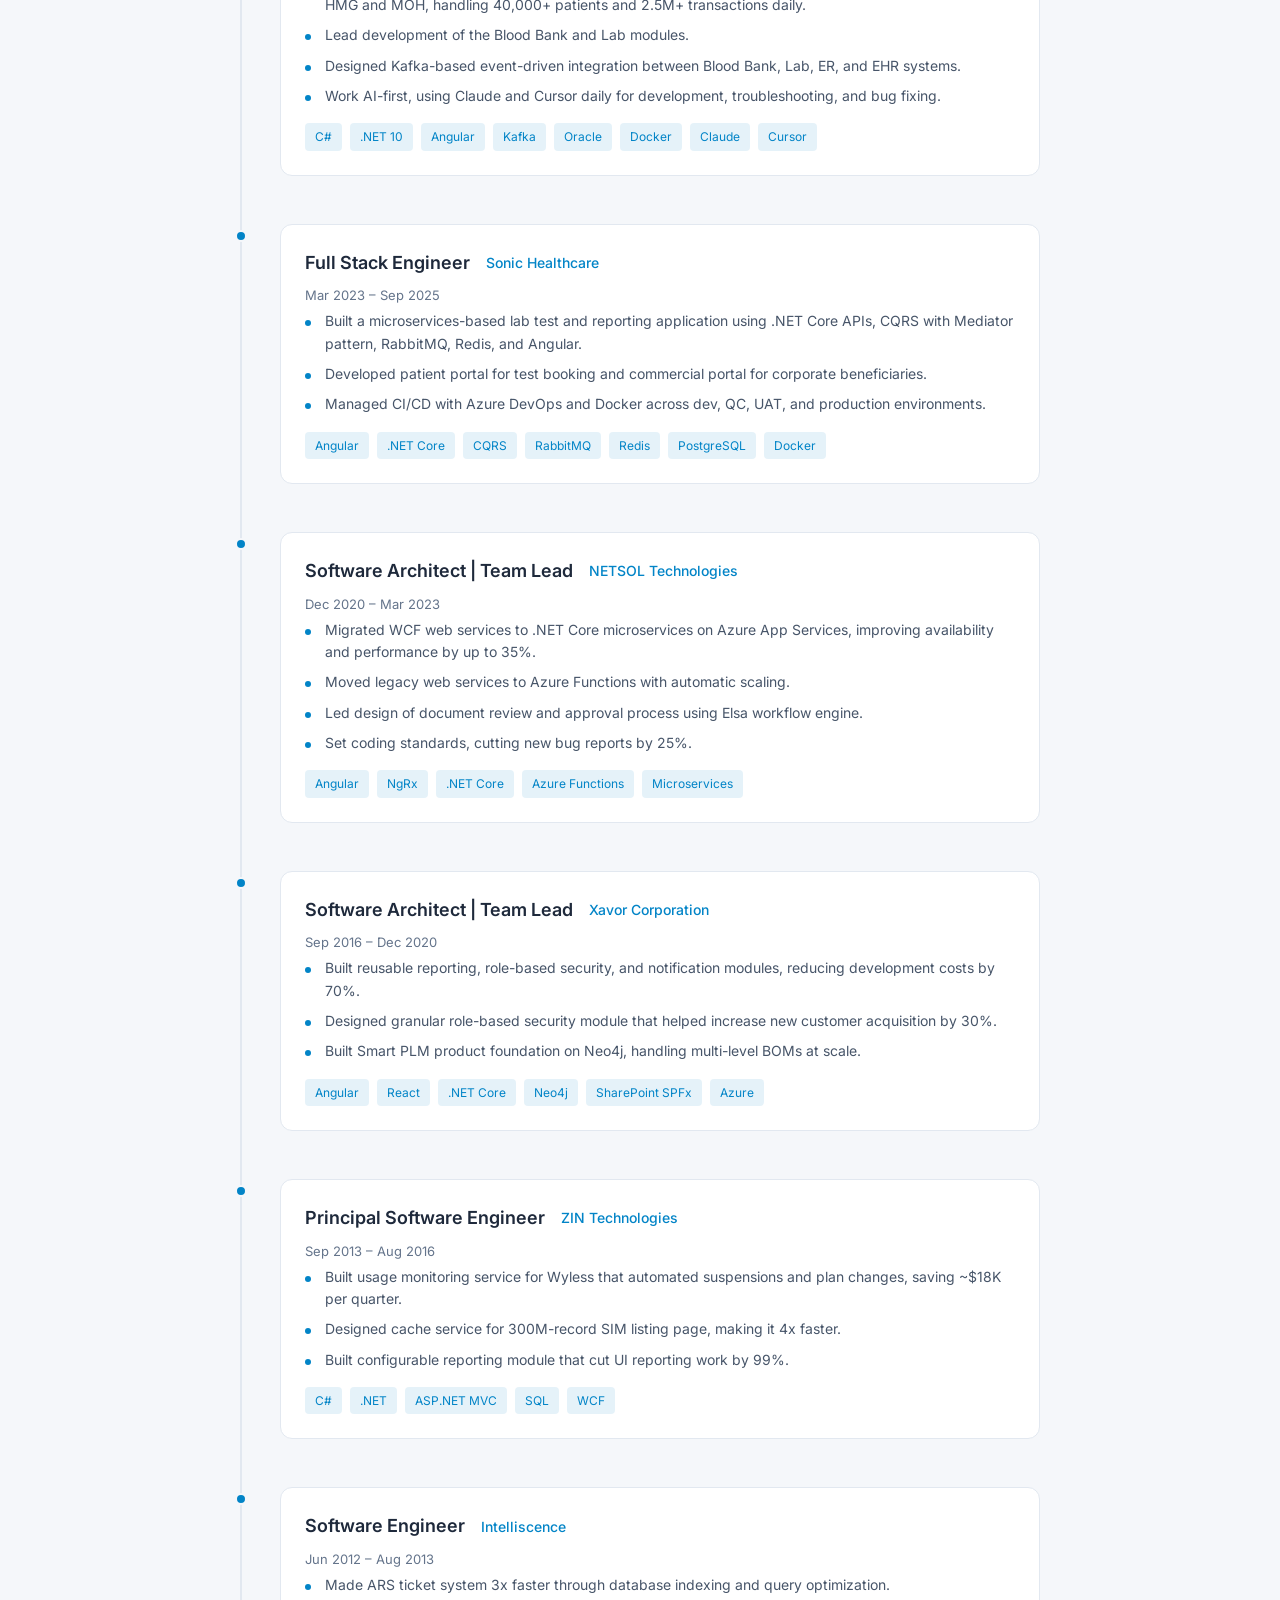
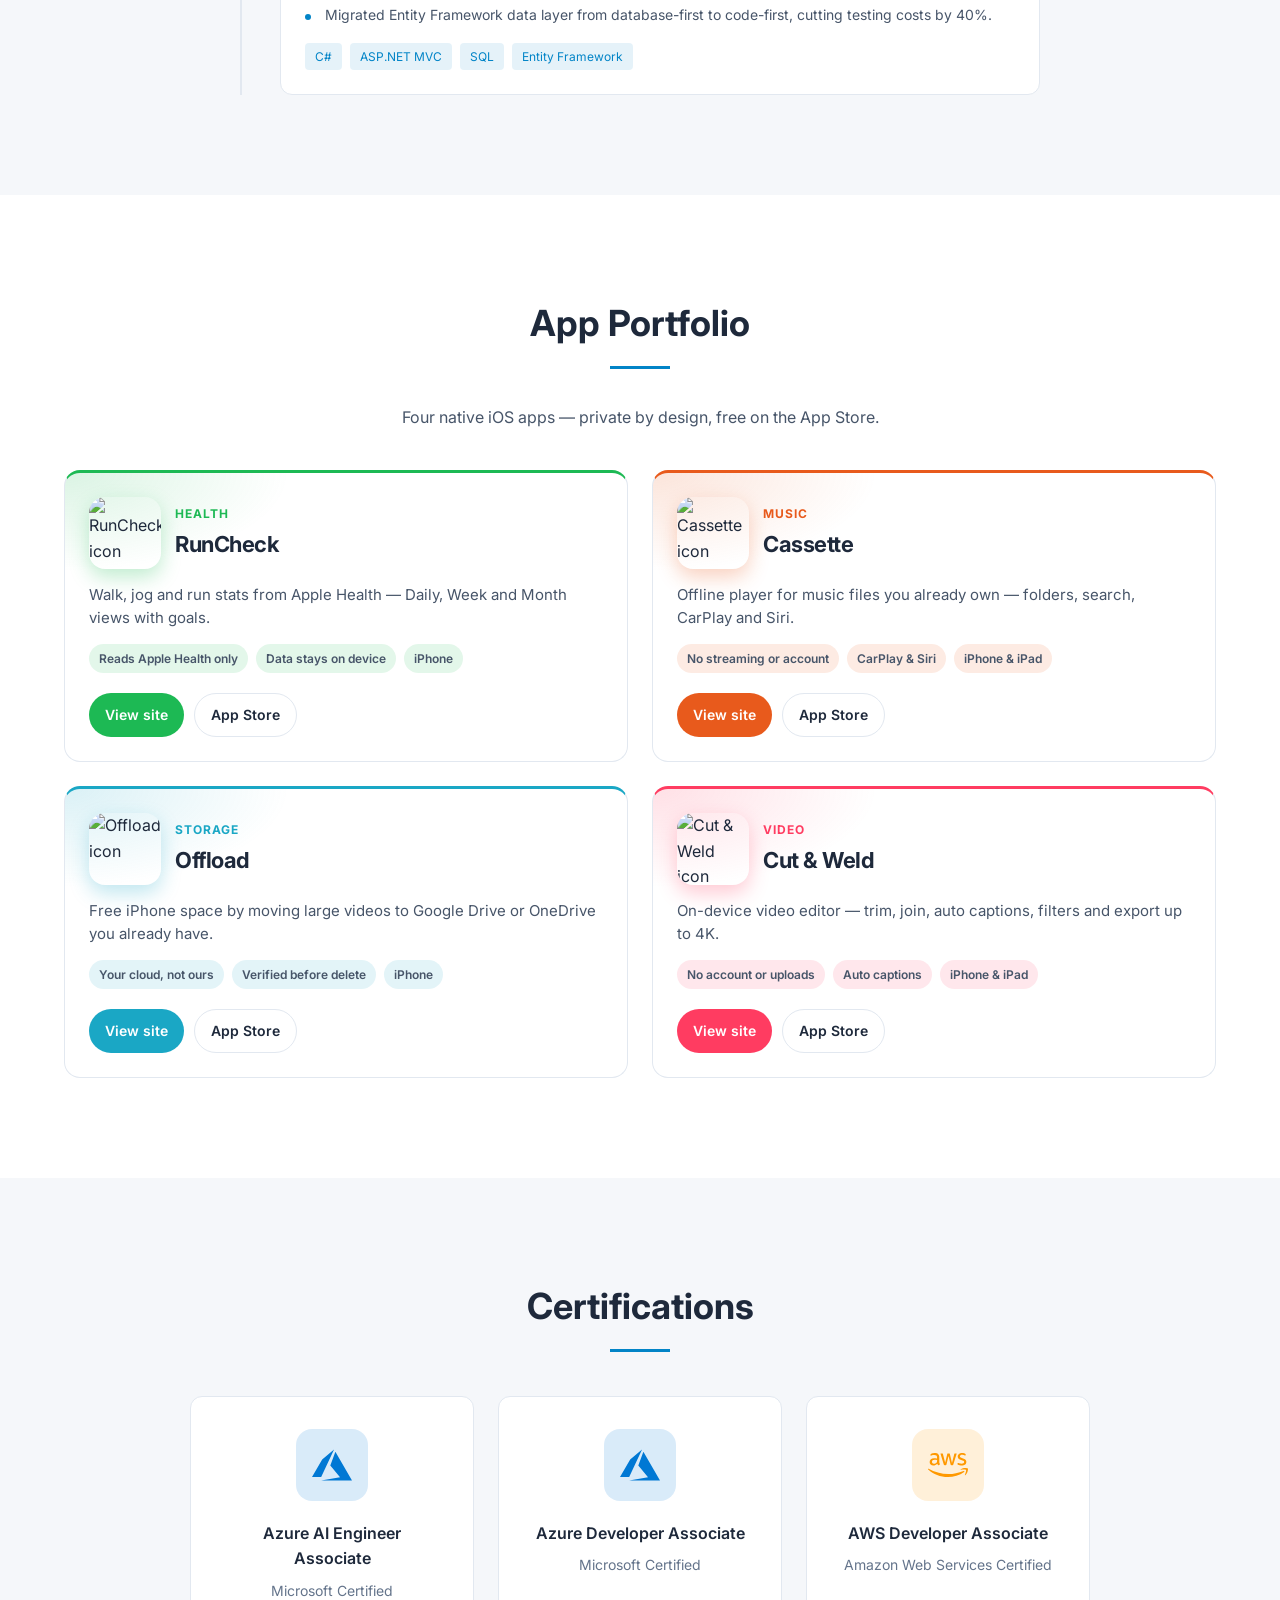
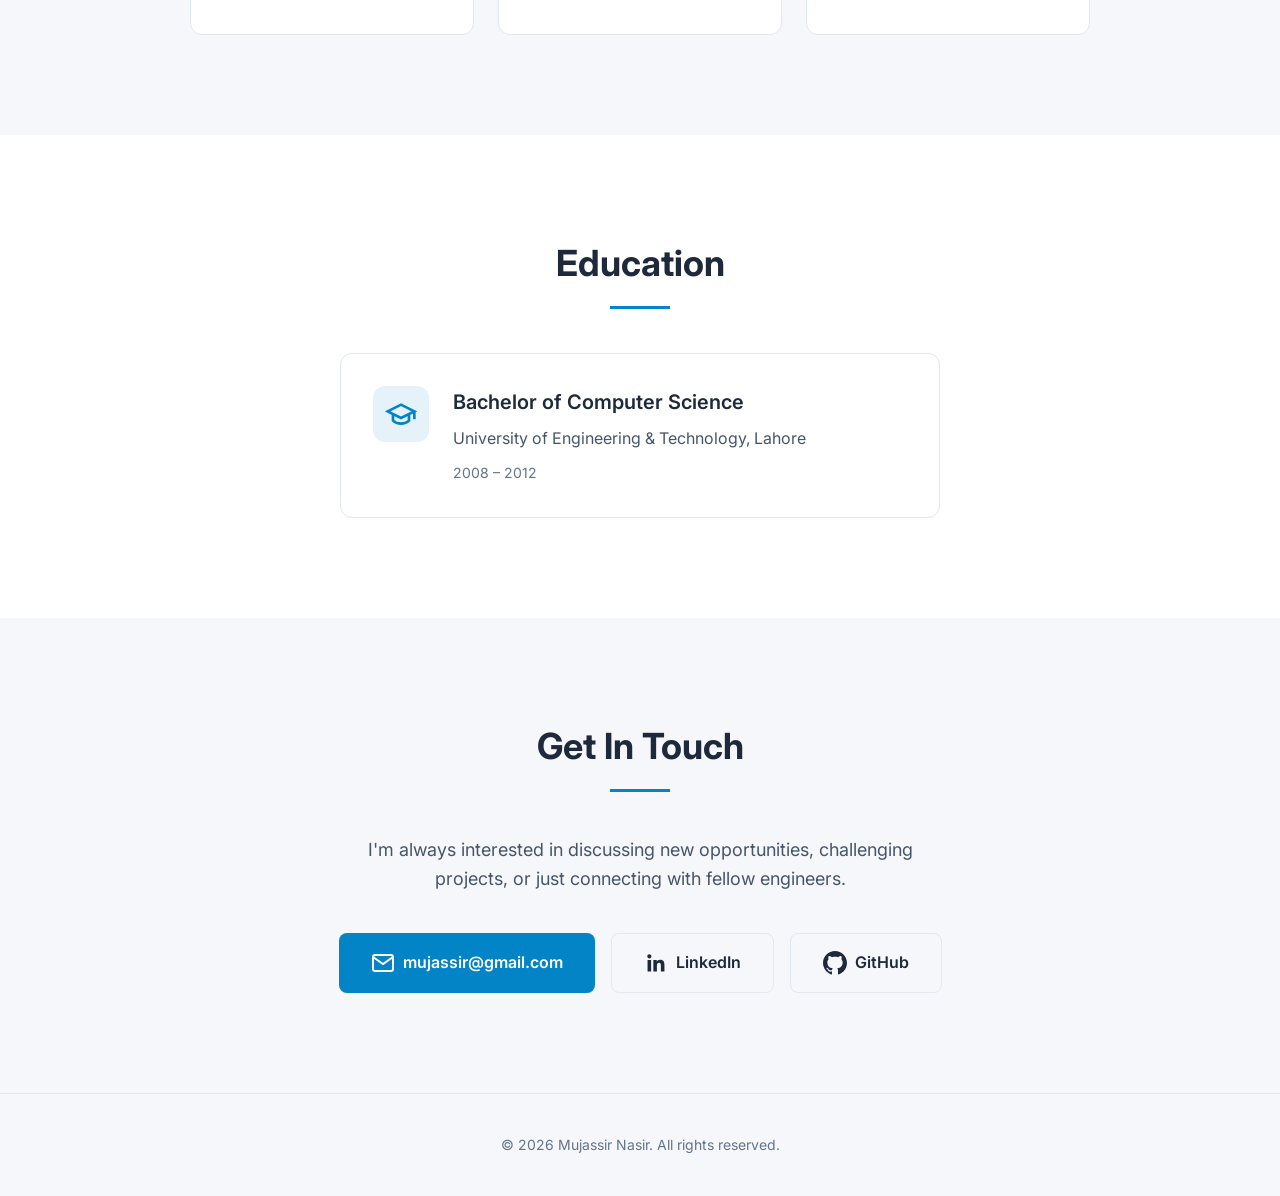
==== commit 80284690: "Refresh the homepage portfolio and drop Projects plus Toptal. Give each app a clearer card with site" ====
--- a/docs/index.html
+++ b/docs/index.html
@@ -27,7 +27,7 @@
     <link rel="preconnect" href="https://fonts.gstatic.com" crossorigin>
     <link href="https://fonts.googleapis.com/css2?family=Inter:wght@400;500;600;700&display=swap" rel="stylesheet">
     
-    <link rel="stylesheet" href="styles.css">
+    <link rel="stylesheet" href="styles.css?v=20261126p">
     <link rel="canonical" href="https://mujassir.com/">
 </head>
 <body>
@@ -45,7 +45,6 @@
                 <li><a href="#skills" class="nav-link">Skills</a></li>
                 <li><a href="#experience" class="nav-link">Experience</a></li>
                 <li><a href="#portfolio" class="nav-link">Portfolio</a></li>
-                <li><a href="#projects" class="nav-link">Projects</a></li>
                 <li><a href="#certifications" class="nav-link">Certifications</a></li>
                 <li><a href="#education" class="nav-link">Education</a></li>
                 <li><a href="#contact" class="nav-link">Contact</a></li>
@@ -73,10 +72,6 @@
                 <a href="https://github.com/mujassir" target="_blank" rel="noopener noreferrer" class="btn btn-secondary">
                     <svg width="20" height="20" viewBox="0 0 24 24" fill="currentColor"><path d="M12 0c-6.626 0-12 5.373-12 12 0 5.302 3.438 9.8 8.207 11.387.599.111.793-.261.793-.577v-2.234c-3.338.726-4.033-1.416-4.033-1.416-.546-1.387-1.333-1.756-1.333-1.756-1.089-.745.083-.729.083-.729 1.205.084 1.839 1.237 1.839 1.237 1.07 1.834 2.807 1.304 3.492.997.107-.775.418-1.305.762-1.604-2.665-.305-5.467-1.334-5.467-5.931 0-1.311.469-2.381 1.236-3.221-.124-.303-.535-1.524.117-3.176 0 0 1.008-.322 3.301 1.23.957-.266 1.983-.399 3.003-.404 1.02.005 2.047.138 3.006.404 2.291-1.552 3.297-1.23 3.297-1.23.653 1.653.242 2.874.118 3.176.77.84 1.235 1.911 1.235 3.221 0 4.609-2.807 5.624-5.479 5.921.43.372.823 1.102.823 2.222v3.293c0 .319.192.694.801.576 4.765-1.589 8.199-6.086 8.199-11.386 0-6.627-5.373-12-12-12z"/></svg>
                     GitHub
-                </a>
-                <a href="https://www.toptal.com/developers/resume/mujassir-nasir#Bxpxzd" target="_blank" rel="noopener" class="btn btn-secondary">
-                    <svg width="20" height="20" viewBox="0 0 24 24" fill="currentColor"><path d="M20.227 10.038L10.188 0l-2.04 2.04 3.773 3.769-8.155 8.153L13.807 24l2.039-2.039-3.772-3.771 8.16-8.152h-.007zM8.301 14.269l6.066-6.063 1.596 1.596-6.065 6.063-1.597-1.596z"/></svg>
-                    Toptal
                 </a>
             </div>
         </div>
@@ -323,149 +318,93 @@
     <section class="section section-alt" id="portfolio">
         <div class="container">
             <h2 class="section-title">App Portfolio</h2>
-            <p class="portfolio-intro">Native iOS apps I’ve shipped — private by design, free on the App Store.</p>
+            <p class="portfolio-intro">Four native iOS apps — private by design, free on the App Store.</p>
             <div class="portfolio-grid">
-                <a href="/runcheck/" class="app-card">
-                    <img class="app-card__icon" src="/runcheck/icon.png" width="1024" height="1024" alt="">
-                    <div class="app-card__body">
-                        <h3>RunCheck</h3>
-                        <p>Walk, jog and run stats from Apple Health — Daily, Week and Month views with goals.</p>
-                        <div class="app-card__meta">
-                            <span>iPhone</span>
-                            <span>Health</span>
-                            <span class="app-card__link">mujassir.com/runcheck</span>
-                        </div>
-                    </div>
-                </a>
-                <a href="/cassette/" class="app-card">
-                    <img class="app-card__icon" src="/cassette/icon.png" width="1024" height="1024" alt="">
-                    <div class="app-card__body">
-                        <h3>Cassette</h3>
-                        <p>Offline music player for files you already own — folders, search, CarPlay and Siri.</p>
-                        <div class="app-card__meta">
-                            <span>iPhone &amp; iPad</span>
-                            <span>Music</span>
-                            <span class="app-card__link">mujassir.com/cassette</span>
-                        </div>
-                    </div>
-                </a>
-                <a href="/offload/" class="app-card">
-                    <img class="app-card__icon" src="/offload/icon.png" width="512" height="512" alt="">
-                    <div class="app-card__body">
-                        <h3>Offload</h3>
-                        <p>Free iPhone space by moving large videos to Google Drive or OneDrive you already have.</p>
-                        <div class="app-card__meta">
-                            <span>iPhone</span>
-                            <span>Storage</span>
-                            <span class="app-card__link">mujassir.com/offload</span>
-                        </div>
-                    </div>
-                </a>
-                <a href="/cutnweld/" class="app-card">
-                    <img class="app-card__icon" src="/cutnweld/icon.png" width="1024" height="1024" alt="">
-                    <div class="app-card__body">
-                        <h3>Cut &amp; Weld</h3>
-                        <p>On-device video editor — trim, join, auto captions, filters and export up to 4K.</p>
-                        <div class="app-card__meta">
-                            <span>iPhone &amp; iPad</span>
-                            <span>Video</span>
-                            <span class="app-card__link">mujassir.com/cutnweld</span>
-                        </div>
-                    </div>
-                </a>
-            </div>
-        </div>
-    </section>
-
-    <!-- Projects Section -->
-    <section class="section" id="projects">
-        <div class="container">
-            <h2 class="section-title">Selected Projects</h2>
-            <div class="projects-grid">
-                <a href="https://github.com/mujassir/Journey-Mentor-Loyalty-API" target="_blank" rel="noopener noreferrer" class="project-card">
-                    <div class="project-header">
-                        <svg width="24" height="24" viewBox="0 0 24 24" fill="none" stroke="currentColor" stroke-width="2"><path d="M22 19a2 2 0 0 1-2 2H4a2 2 0 0 1-2-2V5a2 2 0 0 1 2-2h5l2 3h9a2 2 0 0 1 2 2z"></path></svg>
-                        <svg class="project-link-icon" width="20" height="20" viewBox="0 0 24 24" fill="none" stroke="currentColor" stroke-width="2"><path d="M18 13v6a2 2 0 0 1-2 2H5a2 2 0 0 1-2-2V8a2 2 0 0 1 2-2h6"></path><polyline points="15 3 21 3 21 9"></polyline><line x1="10" y1="14" x2="21" y2="3"></line></svg>
-                    </div>
-                    <h3>Journey-Mentor-Loyalty-API</h3>
-                    <p>Scalable loyalty points system with Clean Architecture, CQRS, and DI. Powered by .NET 8, Docker, and Redis.</p>
-                    <div class="project-tags">
-                        <span>.NET 8</span><span>CQRS</span><span>Redis</span><span>Docker</span>
-                    </div>
-                </a>
-                
-                <a href="https://github.com/mujassir/quick-quiz-net-core-api" target="_blank" rel="noopener noreferrer" class="project-card">
-                    <div class="project-header">
-                        <svg width="24" height="24" viewBox="0 0 24 24" fill="none" stroke="currentColor" stroke-width="2"><path d="M22 19a2 2 0 0 1-2 2H4a2 2 0 0 1-2-2V5a2 2 0 0 1 2-2h5l2 3h9a2 2 0 0 1 2 2z"></path></svg>
-                        <svg class="project-link-icon" width="20" height="20" viewBox="0 0 24 24" fill="none" stroke="currentColor" stroke-width="2"><path d="M18 13v6a2 2 0 0 1-2 2H5a2 2 0 0 1-2-2V8a2 2 0 0 1 2-2h6"></path><polyline points="15 3 21 3 21 9"></polyline><line x1="10" y1="14" x2="21" y2="3"></line></svg>
-                    </div>
-                    <h3>quick-quiz-net-core-api</h3>
-                    <p>Secure .NET Core backend for user authentication, quiz creation, publishing, and results processing.</p>
-                    <div class="project-tags">
-                        <span>.NET Core</span><span>REST API</span><span>OAuth</span>
-                    </div>
-                </a>
-                
-                <a href="https://github.com/mujassir/quick-quiz-angular" target="_blank" rel="noopener noreferrer" class="project-card">
-                    <div class="project-header">
-                        <svg width="24" height="24" viewBox="0 0 24 24" fill="none" stroke="currentColor" stroke-width="2"><path d="M22 19a2 2 0 0 1-2 2H4a2 2 0 0 1-2-2V5a2 2 0 0 1 2-2h5l2 3h9a2 2 0 0 1 2 2z"></path></svg>
-                        <svg class="project-link-icon" width="20" height="20" viewBox="0 0 24 24" fill="none" stroke="currentColor" stroke-width="2"><path d="M18 13v6a2 2 0 0 1-2 2H5a2 2 0 0 1-2-2V8a2 2 0 0 1 2-2h6"></path><polyline points="15 3 21 3 21 9"></polyline><line x1="10" y1="14" x2="21" y2="3"></line></svg>
-                    </div>
-                    <h3>quick-quiz-angular</h3>
-                    <p>Modern Angular quiz app for creating and publishing custom quizzes with instant scoring.</p>
-                    <div class="project-tags">
-                        <span>Angular</span><span>TypeScript</span><span>RxJS</span>
-                    </div>
-                </a>
-                
-                <a href="https://github.com/mujassir/LinkedInJobScraper" target="_blank" rel="noopener noreferrer" class="project-card">
-                    <div class="project-header">
-                        <svg width="24" height="24" viewBox="0 0 24 24" fill="none" stroke="currentColor" stroke-width="2"><path d="M22 19a2 2 0 0 1-2 2H4a2 2 0 0 1-2-2V5a2 2 0 0 1 2-2h5l2 3h9a2 2 0 0 1 2 2z"></path></svg>
-                        <svg class="project-link-icon" width="20" height="20" viewBox="0 0 24 24" fill="none" stroke="currentColor" stroke-width="2"><path d="M18 13v6a2 2 0 0 1-2 2H5a2 2 0 0 1-2-2V8a2 2 0 0 1 2-2h6"></path><polyline points="15 3 21 3 21 9"></polyline><line x1="10" y1="14" x2="21" y2="3"></line></svg>
-                    </div>
-                    <h3>LinkedInJobScraper</h3>
-                    <p>C# Playwright-based automation for scraping LinkedIn jobs with tech keyword filtering and email alerts.</p>
-                    <div class="project-tags">
-                        <span>C#</span><span>Playwright</span><span>Automation</span>
-                    </div>
-                </a>
-                
-                <a href="https://github.com/mujassir/calorie-tracker" target="_blank" rel="noopener noreferrer" class="project-card">
-                    <div class="project-header">
-                        <svg width="24" height="24" viewBox="0 0 24 24" fill="none" stroke="currentColor" stroke-width="2"><path d="M22 19a2 2 0 0 1-2 2H4a2 2 0 0 1-2-2V5a2 2 0 0 1 2-2h5l2 3h9a2 2 0 0 1 2 2z"></path></svg>
-                        <svg class="project-link-icon" width="20" height="20" viewBox="0 0 24 24" fill="none" stroke="currentColor" stroke-width="2"><path d="M18 13v6a2 2 0 0 1-2 2H5a2 2 0 0 1-2-2V8a2 2 0 0 1 2-2h6"></path><polyline points="15 3 21 3 21 9"></polyline><line x1="10" y1="14" x2="21" y2="3"></line></svg>
-                    </div>
-                    <h3>calorie-tracker</h3>
-                    <p>Full-stack calorie tracking with Angular, ASP.NET Core Web API, and Entity Framework Core.</p>
-                    <div class="project-tags">
-                        <span>Angular</span><span>ASP.NET Core</span><span>EF Core</span>
-                    </div>
-                </a>
-                
-                <a href="https://github.com/mujassir/GPPM-SPFx-Components" target="_blank" rel="noopener noreferrer" class="project-card">
-                    <div class="project-header">
-                        <svg width="24" height="24" viewBox="0 0 24 24" fill="none" stroke="currentColor" stroke-width="2"><path d="M22 19a2 2 0 0 1-2 2H4a2 2 0 0 1-2-2V5a2 2 0 0 1 2-2h5l2 3h9a2 2 0 0 1 2 2z"></path></svg>
-                        <svg class="project-link-icon" width="20" height="20" viewBox="0 0 24 24" fill="none" stroke="currentColor" stroke-width="2"><path d="M18 13v6a2 2 0 0 1-2 2H5a2 2 0 0 1-2-2V8a2 2 0 0 1 2-2h6"></path><polyline points="15 3 21 3 21 9"></polyline><line x1="10" y1="14" x2="21" y2="3"></line></svg>
-                    </div>
-                    <h3>GPPM-SPFx-Components</h3>
-                    <p>Employee Self Service Portal components built with SharePoint Framework and React.</p>
-                    <div class="project-tags">
-                        <span>SPFx</span><span>React</span><span>SharePoint</span>
-                    </div>
-                </a>
-            </div>
-            
-            <div class="projects-more">
-                <a href="https://github.com/mujassir?tab=repositories" target="_blank" rel="noopener noreferrer" class="btn btn-secondary">
-                    View All Projects on GitHub
-                    <svg width="20" height="20" viewBox="0 0 24 24" fill="none" stroke="currentColor" stroke-width="2"><line x1="5" y1="12" x2="19" y2="12"></line><polyline points="12 5 19 12 12 19"></polyline></svg>
-                </a>
+                <article class="app-card" style="--app: #1db954">
+                    <div class="app-card__top">
+                        <img class="app-card__icon" src="/runcheck/icon.png" width="1024" height="1024" alt="RunCheck icon">
+                        <div>
+                            <p class="app-card__eyebrow">Health</p>
+                            <h3>RunCheck</h3>
+                        </div>
+                    </div>
+                    <p class="app-card__lede">Walk, jog and run stats from Apple Health — Daily, Week and Month views with goals.</p>
+                    <ul class="app-card__points">
+                        <li>Reads Apple Health only</li>
+                        <li>Data stays on device</li>
+                        <li>iPhone</li>
+                    </ul>
+                    <div class="app-card__actions">
+                        <a class="app-card__primary" href="/runcheck/">View site</a>
+                        <a class="app-card__secondary" href="https://apps.apple.com/kr/app/runcheck-walk-run-stats/id6838771772?l=en-GB" target="_blank" rel="noopener noreferrer">App Store</a>
+                    </div>
+                </article>
+
+                <article class="app-card" style="--app: #e85a1c">
+                    <div class="app-card__top">
+                        <img class="app-card__icon" src="/cassette/icon.png" width="1024" height="1024" alt="Cassette icon">
+                        <div>
+                            <p class="app-card__eyebrow">Music</p>
+                            <h3>Cassette</h3>
+                        </div>
+                    </div>
+                    <p class="app-card__lede">Offline player for music files you already own — folders, search, CarPlay and Siri.</p>
+                    <ul class="app-card__points">
+                        <li>No streaming or account</li>
+                        <li>CarPlay &amp; Siri</li>
+                        <li>iPhone &amp; iPad</li>
+                    </ul>
+                    <div class="app-card__actions">
+                        <a class="app-card__primary" href="/cassette/">View site</a>
+                        <a class="app-card__secondary" href="https://apps.apple.com/pk/app/cassette-offline-music-player/id6838230184" target="_blank" rel="noopener noreferrer">App Store</a>
+                    </div>
+                </article>
+
+                <article class="app-card" style="--app: #1aa7c5">
+                    <div class="app-card__top">
+                        <img class="app-card__icon" src="/offload/icon.png" width="512" height="512" alt="Offload icon">
+                        <div>
+                            <p class="app-card__eyebrow">Storage</p>
+                            <h3>Offload</h3>
+                        </div>
+                    </div>
+                    <p class="app-card__lede">Free iPhone space by moving large videos to Google Drive or OneDrive you already have.</p>
+                    <ul class="app-card__points">
+                        <li>Your cloud, not ours</li>
+                        <li>Verified before delete</li>
+                        <li>iPhone</li>
+                    </ul>
+                    <div class="app-card__actions">
+                        <a class="app-card__primary" href="/offload/">View site</a>
+                        <a class="app-card__secondary" href="https://apps.apple.com/kr/app/offload/id6838749858?l=en-GB" target="_blank" rel="noopener noreferrer">App Store</a>
+                    </div>
+                </article>
+
+                <article class="app-card" style="--app: #ff3c61">
+                    <div class="app-card__top">
+                        <img class="app-card__icon" src="/cutnweld/icon.png" width="1024" height="1024" alt="Cut &amp; Weld icon">
+                        <div>
+                            <p class="app-card__eyebrow">Video</p>
+                            <h3>Cut &amp; Weld</h3>
+                        </div>
+                    </div>
+                    <p class="app-card__lede">On-device video editor — trim, join, auto captions, filters and export up to 4K.</p>
+                    <ul class="app-card__points">
+                        <li>No account or uploads</li>
+                        <li>Auto captions</li>
+                        <li>iPhone &amp; iPad</li>
+                    </ul>
+                    <div class="app-card__actions">
+                        <a class="app-card__primary" href="/cutnweld/">View site</a>
+                        <a class="app-card__secondary" href="https://apps.apple.com/app/id6838707697" target="_blank" rel="noopener noreferrer">App Store</a>
+                    </div>
+                </article>
             </div>
         </div>
     </section>
 
     <!-- Certifications Section -->
-    <section class="section section-alt" id="certifications">
+    <section class="section" id="certifications">
         <div class="container">
             <h2 class="section-title">Certifications</h2>
             <div class="certs-grid">
@@ -516,10 +455,7 @@
         <div class="container">
             <h2 class="section-title">Get In Touch</h2>
             <p class="contact-intro">I'm always interested in discussing new opportunities, challenging projects, or just connecting with fellow engineers.</p>
-            
-            <!-- Toptal Badge -->
-            <div id="toptal-badge"><style>#toptal-badge{--toptal-clip:polygon(50% 0,100% 24%,100% 76%,50% 100%,0 76%,0 24%);font-family:proxima-nova,Arial,sans-serif;display:flex;justify-content:center;margin-bottom:40px}#toptal-badge .tb-hex{display:inline-block;background:#25a9ef;padding:6px;clip-path:var(--toptal-clip)}#toptal-badge .tb-inner{width:200px;padding:24px 0 40px;display:flex;flex-direction:column;align-items:center;gap:8px;color:#204ecf;text-align:center;background:radial-gradient(circle at 20% -10%,#00c3ff -80%,#fff 30%),radial-gradient(circle at -20% 20%,#00c3ff -80%,#fff 30%),radial-gradient(circle at 70% 100%,#00c3ff -80%,#fff 30%),radial-gradient(circle at 120% 80%,#00c3ff -80%,#fff 30%);background-blend-mode:multiply;clip-path:var(--toptal-clip);box-shadow:0 28px 50px rgba(6,30,96,.35)}#toptal-badge .tb-title{margin:0;font-size:19px;font-weight:700;line-height:1}#toptal-badge .tb-line{width:120px;height:1px;background:#25a9ef}#toptal-badge .tb-sub{font-size:16px;margin-bottom:-6px}#toptal-badge .tb-btn{display:inline-flex;align-items:center;justify-content:center;padding:4px 20px;border-radius:6px;background:#296bff;color:#fff;font-size:16px;font-weight:500;text-decoration:none}#toptal-badge .tb-btn:hover{background:#1d5ae0;color:#fff}</style><div class="tb-hex"><div class="tb-inner"><svg width="64" viewBox="0 0 60 17" xmlns="http://www.w3.org/2000/svg"><path d="m20.85 6.38 6.06-.89 2.72-5.49 2.71 5.49 6.06.89-4.39 4.28 1.04 6.03-5.42-2.85-5.43 2.85 1.04-6.03zm33.06 7.17 1.85-.27.82-1.67.83 1.67 1.84.27-1.33 1.31.31 1.83-1.65-.87-1.66.87.32-1.83zm-3.38-3.01-3.61-.52-1.61-3.26-1.62 3.26-3.6.52 2.6 2.55-.61 3.59 3.23-1.69 3.21 1.69-.61-3.59zm-45.19 3.01-1.85-.27-.82-1.67-.83 1.67-1.84.27 1.33 1.31-.31 1.83 1.65-.87 1.65.87-.31-1.83zm3.38-3.01 3.61-.52 1.61-3.26 1.61 3.26 3.61.52-2.6 2.55.61 3.59-3.23-1.69-3.22 1.69.62-3.59z" fill="#00c3ff"/></svg><h3 class="tb-title">TOP 3% TALENT</h3><div class="tb-line"></div><span class="tb-sub">Vetted by</span><svg style="width:100px;" viewBox="0 0 108 30" xmlns="http://www.w3.org/2000/svg"><path fill-rule="evenodd" clip-rule="evenodd" d="M8.11 0L14.82 6.7C14.87 6.75 14.91 6.8 14.97 6.85L20.82 12.7L11.31 22.16L15.66 26.52L12.75 29.41L6.09 22.75C6.01 22.68 5.93 22.6 5.85 22.52L0 16.68L9.48 7.25L5.16 2.94L8.11 0ZM12.36 10.5C12.27 10.48 12.18 10.48 12.1 10.5C12.01 10.53 11.94 10.57 11.78 10.72L6.37 16.11C6.21 16.27 6.17 16.34 6.15 16.42C6.12 16.51 6.12 16.6 6.15 16.68C6.17 16.77 6.22 16.85 6.37 17L8.09 18.72C8.24 18.87 8.31 18.91 8.4 18.94C8.49 18.96 8.57 18.96 8.66 18.94C8.75 18.91 8.82 18.87 8.97 18.72L14.38 13.33C14.54 13.18 14.58 13.1 14.61 13.02C14.63 12.93 14.63 12.85 14.61 12.76C14.59 12.67 14.54 12.6 14.39 12.45L12.67 10.73C12.52 10.57 12.44 10.53 12.36 10.5Z" fill="#204ecf"/><path fill-rule="evenodd" clip-rule="evenodd" d="M62.65 7.76C64.76 7.76 66.56 8.58 67.99 10.16C69.45 11.69 70.18 13.8 70.17 16.42C70.17 18.98 69.42 21.22 67.93 22.8C66.46 24.37 64.59 25.17 62.35 25.17C60.42 25.16 58.67 24.47 57.51 23.28L57.35 23.11L57.34 29.86L53.52 29.85V29.57L53.56 7.96L57.36 7.96L57.35 10.6C58.6 9.19 60.61 7.76 62.65 7.76ZM87.1 7.82C89.28 7.82 90.78 8.31 91.94 9.26C93.05 10.18 93.64 11.82 93.69 13.55L93.69 13.81L93.67 24.95H89.8L89.8 24.49C89.8 24.01 89.8 23.52 89.8 23.02C88.68 24.57 87.12 25.32 85.04 25.32C83.39 25.32 81.99 24.82 80.97 23.9C79.94 22.95 79.39 21.66 79.39 20.16C79.41 17.33 81.41 15.37 84.91 14.76L85.18 14.71L89.82 13.98V13.61C89.82 12.83 89.59 11.89 89.13 11.5C88.66 11.1 88.09 10.77 87.1 10.77C84.37 10.77 83.81 12.78 83.78 13.79L83.78 13.88L80.36 13.92C80.36 12.43 81.05 10.5 82.44 9.29C83.56 8.32 85.19 7.87 86.77 7.82L87.07 7.82H87.1ZM72.12 3.46L75.93 3.46L75.92 8.02L79.45 8.02L79.45 11.2L75.91 11.19L75.9 19.73C75.9 20.67 76.09 21.29 76.5 21.58C76.93 21.88 77.8 21.6 77.8 21.6L78.14 24.92C78.14 24.92 76.94 25.23 76.18 25.23C75.19 25.23 74.34 24.98 73.69 24.48C72.63 23.68 72.09 22.28 72.09 20.31L72.11 11.19L68.92 8L72.12 8.01L72.12 3.46ZM49.66 10.26C50.76 11.39 52.07 13.4 52.06 16.52C52.05 19.63 50.74 21.63 49.65 22.76C48.15 24.3 46.11 25.18 44.06 25.18C43.98 25.18 43.9 25.18 43.81 25.17C41.62 25.16 39.68 24.38 38.06 22.84C36.43 21.29 35.6 19.16 35.6 16.48C35.6 13.8 36.44 11.66 38.07 10.12C39.69 8.59 41.62 7.82 43.82 7.82C45.99 7.75 48.11 8.65 49.66 10.26ZM40.85 3.22V6.99L33.49 7L33.51 24.97L29.54 24.96V24.62L29.57 6.99H22.06L22.07 3.22H40.85ZM95.53 3.47L98.95 3.48V3.57L98.92 24.95L95.5 24.94V24.84L95.53 3.47ZM89.82 17.05L86.01 17.69C84.15 18.01 83.29 18.73 83.28 19.99C83.27 21.14 84.09 21.91 85.37 21.98L85.53 21.98H85.55C87.99 21.98 89.72 20.08 89.81 17.31L89.82 17.09V17.05ZM43.8 11.21C42.52 11.21 41.41 11.7 40.51 12.68C39.63 13.64 39.18 14.92 39.18 16.49C39.18 18.07 39.63 19.35 40.51 20.31C41.4 21.29 42.51 21.78 43.79 21.79C45.09 21.79 46.21 21.3 47.1 20.32C48 19.34 48.45 18.06 48.46 16.51C48.47 14.95 48.01 13.67 47.11 12.69C46.21 11.71 45.1 11.21 43.8 11.21ZM61.74 11.33H61.72C60.44 11.33 59.38 11.79 58.48 12.76C57.58 13.7 57.13 14.92 57.12 16.39C57.12 17.880 57.57 19.22 58.47 20.2C59.39 21.14 60.45 21.61 61.72 21.61C63.01 21.61 64.1 21.13 64.97 20.2C65.88 19.23 66.32 17.9 66.33 16.41C66.33 14.93 65.870 13.71 64.99 12.78C64.12 11.82 63.03 11.33 61.74 11.33Z" fill="#262d3d"/></svg><a target="_blank" rel="noopener" class="tb-btn" href="https://www.toptal.com/developers/resume/mujassir-nasir#Bxpxzd">Hire me</a></div></div></div>
-            
+
             <div class="contact-buttons">
                 <a href="mailto:mujassir@gmail.com" class="btn btn-primary btn-lg">
                     <svg width="24" height="24" viewBox="0 0 24 24" fill="none" stroke="currentColor" stroke-width="2"><path d="M4 4h16c1.1 0 2 .9 2 2v12c0 1.1-.9 2-2 2H4c-1.1 0-2-.9-2-2V6c0-1.1.9-2 2-2z"></path><polyline points="22,6 12,13 2,6"></polyline></svg>
@@ -532,10 +468,6 @@
                 <a href="https://github.com/mujassir" target="_blank" rel="noopener noreferrer" class="btn btn-secondary btn-lg">
                     <svg width="24" height="24" viewBox="0 0 24 24" fill="currentColor"><path d="M12 0c-6.626 0-12 5.373-12 12 0 5.302 3.438 9.8 8.207 11.387.599.111.793-.261.793-.577v-2.234c-3.338.726-4.033-1.416-4.033-1.416-.546-1.387-1.333-1.756-1.333-1.756-1.089-.745.083-.729.083-.729 1.205.084 1.839 1.237 1.839 1.237 1.07 1.834 2.807 1.304 3.492.997.107-.775.418-1.305.762-1.604-2.665-.305-5.467-1.334-5.467-5.931 0-1.311.469-2.381 1.236-3.221-.124-.303-.535-1.524.117-3.176 0 0 1.008-.322 3.301 1.23.957-.266 1.983-.399 3.003-.404 1.02.005 2.047.138 3.006.404 2.291-1.552 3.297-1.23 3.297-1.23.653 1.653.242 2.874.118 3.176.77.84 1.235 1.911 1.235 3.221 0 4.609-2.807 5.624-5.479 5.921.43.372.823 1.102.823 2.222v3.293c0 .319.192.694.801.576 4.765-1.589 8.199-6.086 8.199-11.386 0-6.627-5.373-12-12-12z"/></svg>
                     GitHub
-                </a>
-                <a href="https://www.toptal.com/developers/resume/mujassir-nasir#Bxpxzd" target="_blank" rel="noopener" class="btn btn-secondary btn-lg">
-                    <svg width="24" height="24" viewBox="0 0 24 24" fill="currentColor"><path d="M20.227 10.038L10.188 0l-2.04 2.04 3.773 3.769-8.155 8.153L13.807 24l2.039-2.039-3.772-3.771 8.16-8.152h-.007zM8.301 14.269l6.066-6.063 1.596 1.596-6.065 6.063-1.597-1.596z"/></svg>
-                    Toptal
                 </a>
             </div>
         </div>
--- a/docs/styles.css
+++ b/docs/styles.css
@@ -637,169 +637,133 @@
 
 .portfolio-grid {
     display: grid;
-    grid-template-columns: repeat(auto-fit, minmax(280px, 1fr));
+    grid-template-columns: repeat(2, minmax(0, 1fr));
     gap: 24px;
 }
 
 .app-card {
-    display: flex;
-    gap: 16px;
-    align-items: flex-start;
-    padding: 20px;
-    background-color: var(--color-bg-tertiary);
+    --app: var(--color-accent);
+    display: flex;
+    flex-direction: column;
+    gap: 14px;
+    padding: 24px;
+    background:
+        radial-gradient(320px 140px at 0% 0%, color-mix(in srgb, var(--app) 16%, transparent), transparent 70%),
+        var(--color-bg-tertiary);
     border: 1px solid var(--color-border);
-    border-radius: 12px;
-    color: inherit;
-    text-decoration: none;
-    transition: all var(--transition-normal);
+    border-radius: 16px;
+    border-top: 3px solid var(--app);
+    transition: transform var(--transition-normal), box-shadow var(--transition-normal), border-color var(--transition-normal);
 }
 
 .app-card:hover {
     transform: translateY(-4px);
-    border-color: var(--color-accent);
-    box-shadow: 0 12px 40px var(--color-card-shadow);
-    color: inherit;
+    border-color: color-mix(in srgb, var(--app) 45%, var(--color-border));
+    box-shadow: 0 16px 40px var(--color-card-shadow);
+}
+
+.app-card__top {
+    display: flex;
+    align-items: center;
+    gap: 14px;
 }
 
 .app-card__icon {
-    width: 64px;
-    height: 64px;
-    border-radius: 14px;
+    width: 72px;
+    height: 72px;
+    border-radius: 16px;
     flex-shrink: 0;
-    box-shadow: 0 4px 14px rgba(0, 0, 0, 0.12);
-}
-
-.app-card__body {
-    min-width: 0;
+    box-shadow: 0 8px 20px color-mix(in srgb, var(--app) 28%, transparent);
+}
+
+.app-card__eyebrow {
+    margin: 0 0 4px;
+    font-size: 12px;
+    font-weight: 700;
+    letter-spacing: 0.08em;
+    text-transform: uppercase;
+    color: var(--app);
 }
 
 .app-card h3 {
-    font-size: 18px;
-    font-weight: 600;
-    margin: 0 0 8px;
+    margin: 0;
+    font-size: 22px;
+    font-weight: 700;
+    letter-spacing: -0.02em;
     color: var(--color-text-primary);
 }
 
-.app-card p {
-    font-size: 14px;
-    color: var(--color-text-secondary);
+.app-card__lede {
+    margin: 0;
+    font-size: 15px;
     line-height: 1.55;
-    margin: 0 0 12px;
-}
-
-.app-card__meta {
+    color: var(--color-text-secondary);
+}
+
+.app-card__points {
+    list-style: none;
     display: flex;
     flex-wrap: wrap;
     gap: 8px;
+    margin: 0;
+    padding: 0;
+}
+
+.app-card__points li {
+    padding: 5px 10px;
+    border-radius: 999px;
+    background: color-mix(in srgb, var(--app) 12%, transparent);
+    color: var(--color-text-secondary);
+    font-size: 12px;
+    font-weight: 600;
+}
+
+.app-card__actions {
+    display: flex;
+    flex-wrap: wrap;
+    gap: 10px;
+    margin-top: auto;
+    padding-top: 6px;
+}
+
+.app-card__primary,
+.app-card__secondary {
+    display: inline-flex;
     align-items: center;
-}
-
-.app-card__meta span {
-    padding: 4px 10px;
-    background-color: rgba(2, 132, 199, 0.1);
-    border-radius: 4px;
-    font-size: 12px;
-    color: var(--color-accent);
-}
-
-.app-card__meta .app-card__link {
+    justify-content: center;
+    padding: 10px 16px;
+    border-radius: 999px;
+    font-size: 14px;
+    font-weight: 600;
+    text-decoration: none;
+    transition: background var(--transition-fast), color var(--transition-fast), border-color var(--transition-fast);
+}
+
+.app-card__primary {
+    background: var(--app);
+    color: #fff;
+}
+
+.app-card__primary:hover {
+    filter: brightness(0.95);
+    color: #fff;
+}
+
+.app-card__secondary {
     background: transparent;
-    padding: 0;
-    color: var(--color-text-muted);
-    font-weight: 500;
-}
-
-.app-card:hover .app-card__link {
-    color: var(--color-accent);
-}
-
-@media (prefers-color-scheme: dark) {
-    .app-card__meta span {
-        background-color: rgba(56, 189, 248, 0.15);
-    }
-}
-
-/* Projects Section */
-.projects-grid {
-    display: grid;
-    grid-template-columns: repeat(auto-fit, minmax(340px, 1fr));
-    gap: 24px;
-}
-
-.project-card {
-    background-color: var(--color-bg-tertiary);
+    color: var(--color-text-primary);
     border: 1px solid var(--color-border);
-    border-radius: 12px;
-    padding: 24px;
-    transition: all var(--transition-normal);
-    display: block;
-    color: inherit;
-}
-
-.project-card:hover {
-    transform: translateY(-4px);
-    border-color: var(--color-accent);
-    box-shadow: 0 12px 40px var(--color-card-shadow);
-    color: inherit;
-}
-
-.project-header {
-    display: flex;
-    justify-content: space-between;
-    align-items: flex-start;
-    margin-bottom: 16px;
-    color: var(--color-text-muted);
-}
-
-.project-link-icon {
-    opacity: 0;
-    transform: translateX(-8px);
-    transition: all var(--transition-fast);
-}
-
-.project-card:hover .project-link-icon {
-    opacity: 1;
-    transform: translateX(0);
-    color: var(--color-accent);
-}
-
-.project-card h3 {
-    font-size: 18px;
-    font-weight: 600;
-    margin-bottom: 12px;
-    color: var(--color-text-primary);
-}
-
-.project-card p {
-    font-size: 14px;
-    color: var(--color-text-secondary);
-    line-height: 1.6;
-    margin-bottom: 16px;
-}
-
-.project-tags {
-    display: flex;
-    flex-wrap: wrap;
-    gap: 8px;
-}
-
-.project-tags span {
-    padding: 4px 10px;
-    background-color: rgba(2, 132, 199, 0.1);
-    border-radius: 4px;
-    font-size: 12px;
-    color: var(--color-accent);
-}
-
-@media (prefers-color-scheme: dark) {
-    .project-tags span {
-        background-color: rgba(56, 189, 248, 0.15);
-    }
-}
-
-.projects-more {
-    text-align: center;
-    margin-top: 48px;
+}
+
+.app-card__secondary:hover {
+    border-color: var(--app);
+    color: var(--app);
+}
+
+@media (max-width: 760px) {
+    .portfolio-grid {
+        grid-template-columns: 1fr;
+    }
 }
 
 /* Certifications */
@@ -1016,10 +980,6 @@
         left: 0;
     }
     
-    .projects-grid {
-        grid-template-columns: 1fr;
-    }
-    
     .certs-grid {
         grid-template-columns: 1fr;
     }
@@ -1064,10 +1024,6 @@
     
     .timeline-content {
         padding: 16px;
-    }
-    
-    .project-card {
-        padding: 20px;
     }
 }
 
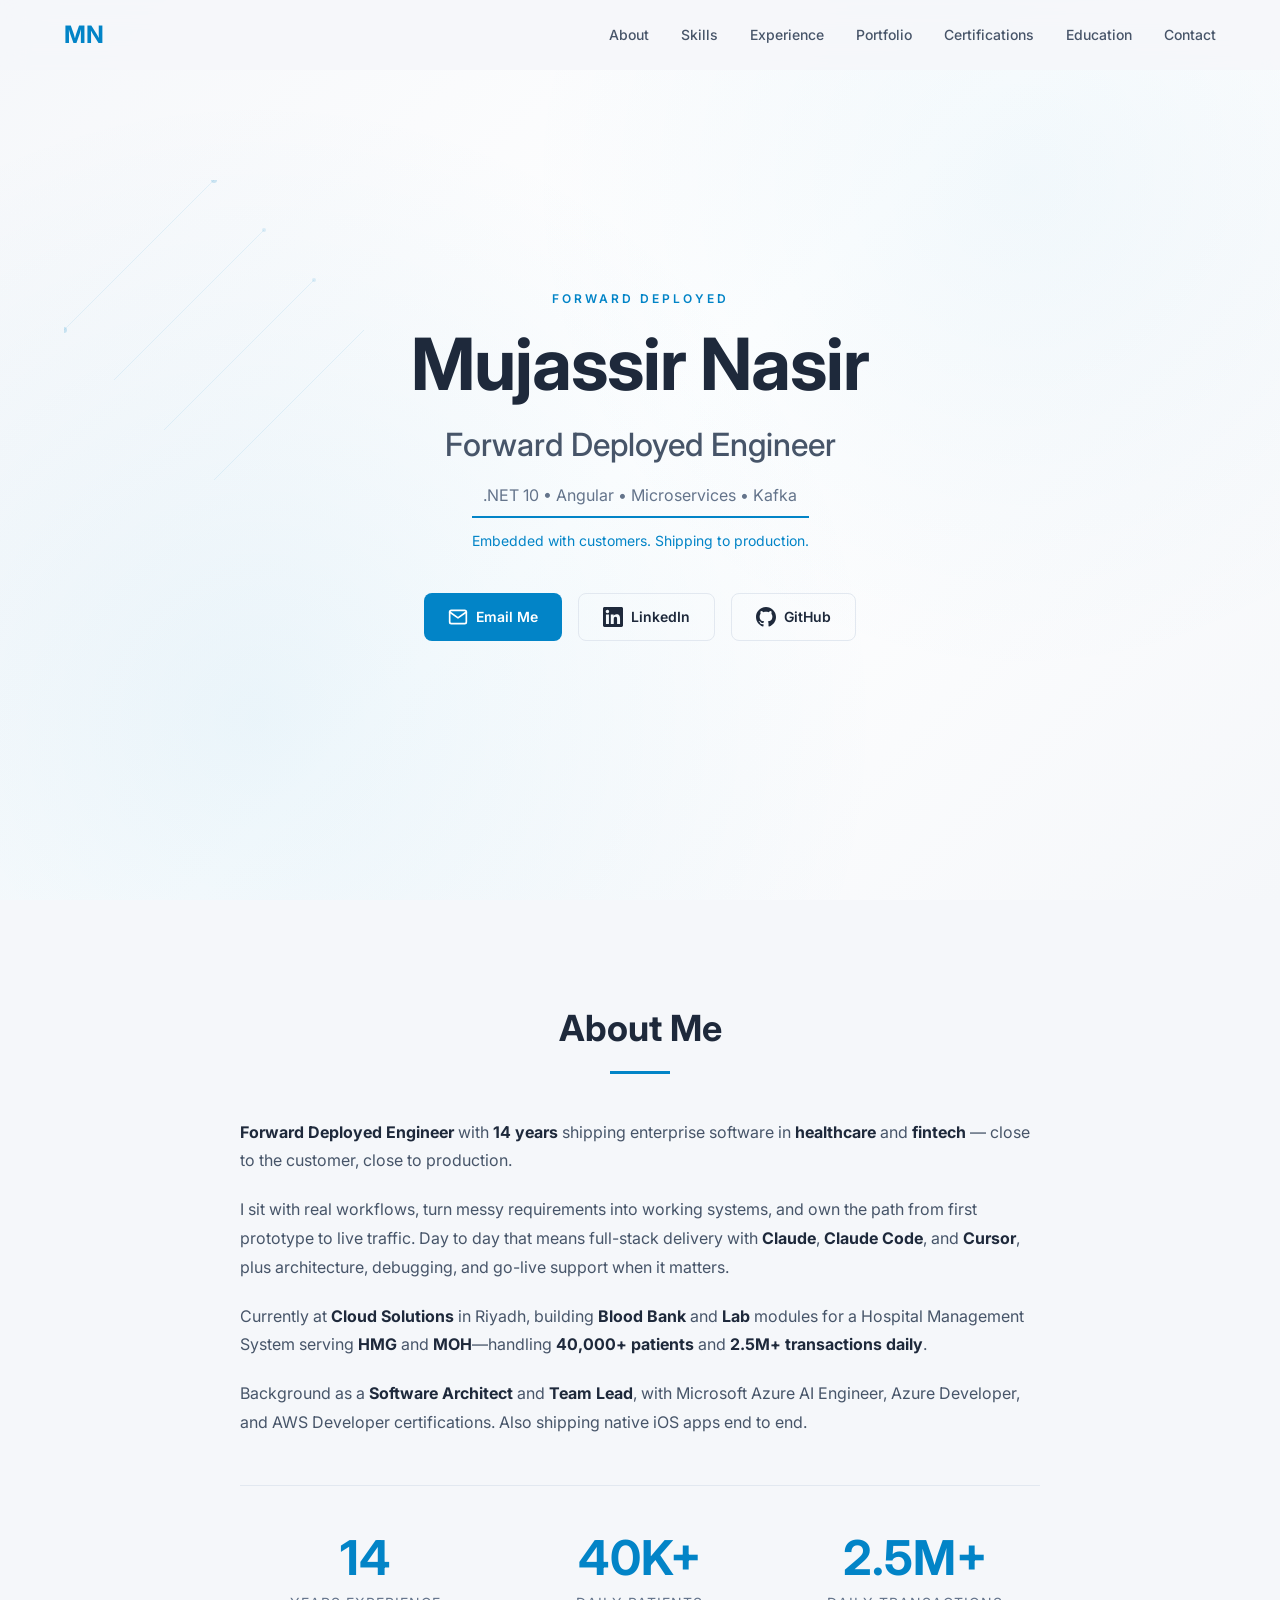
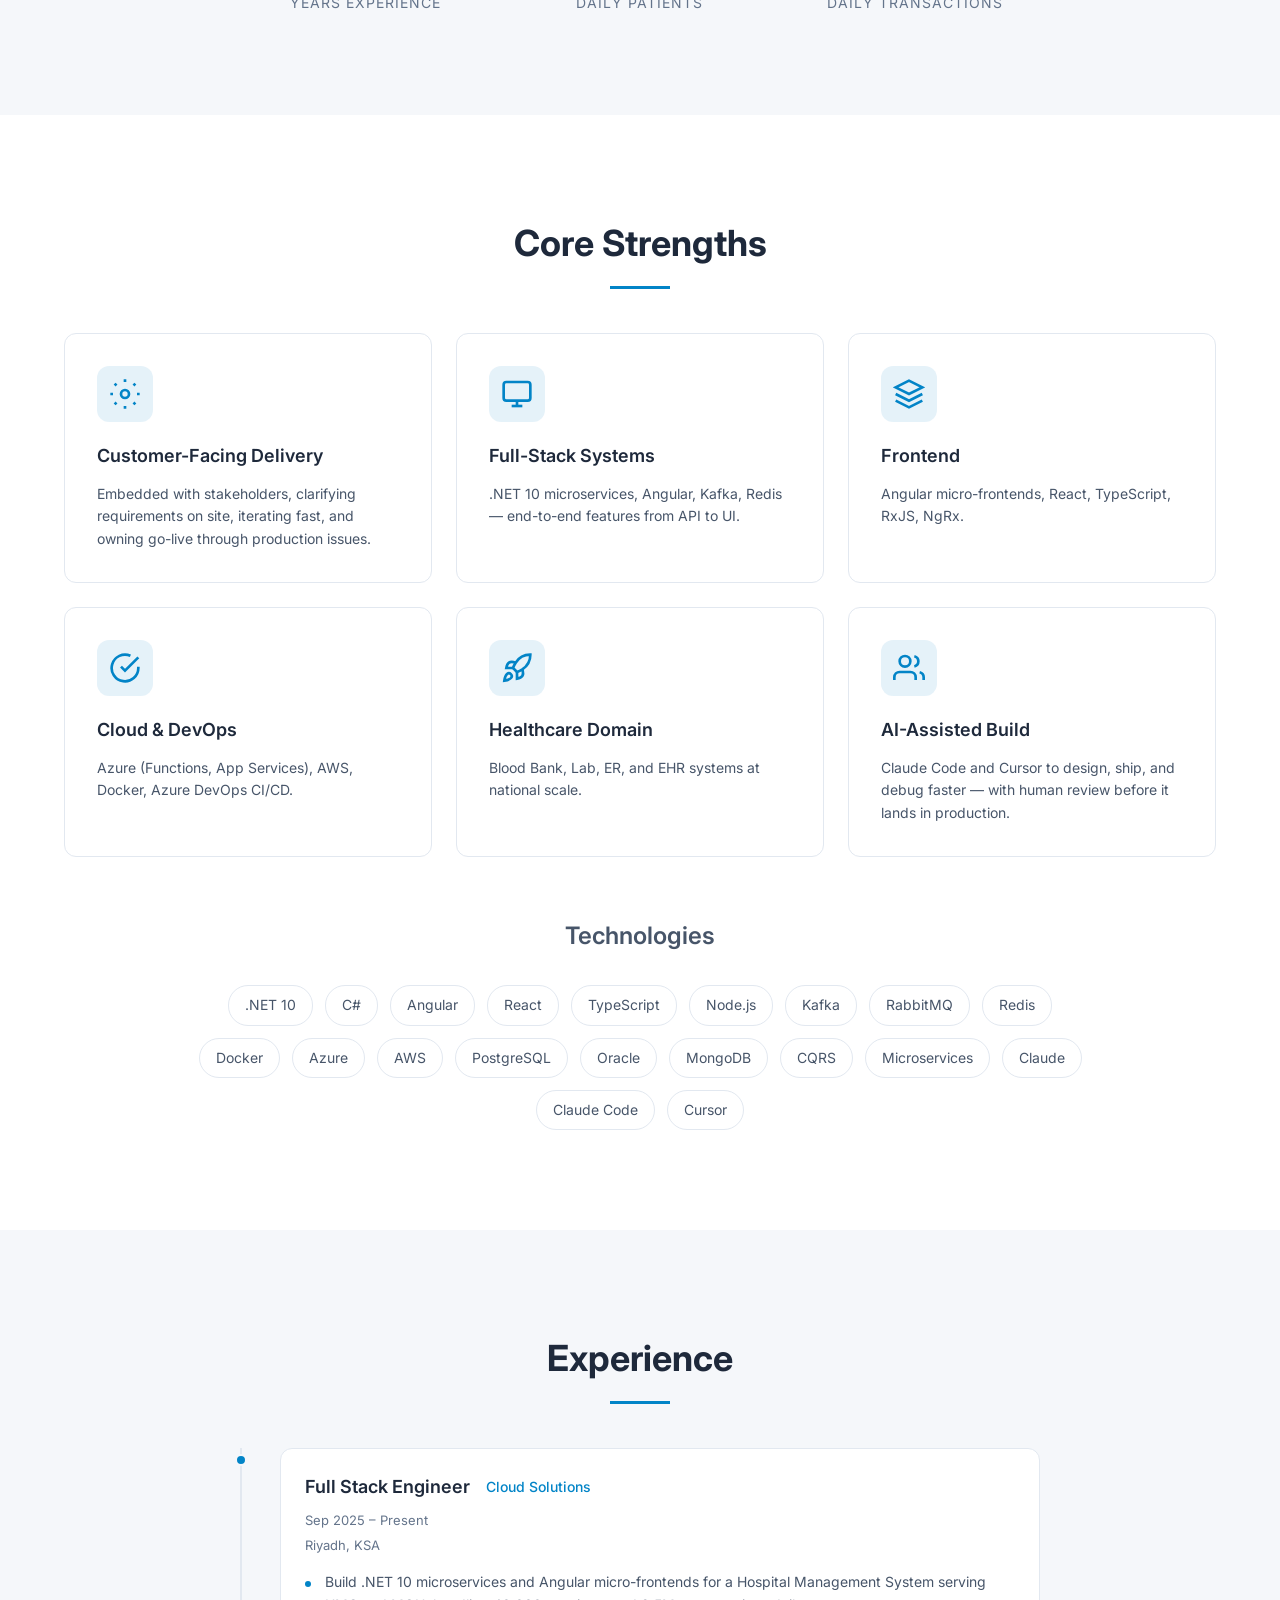
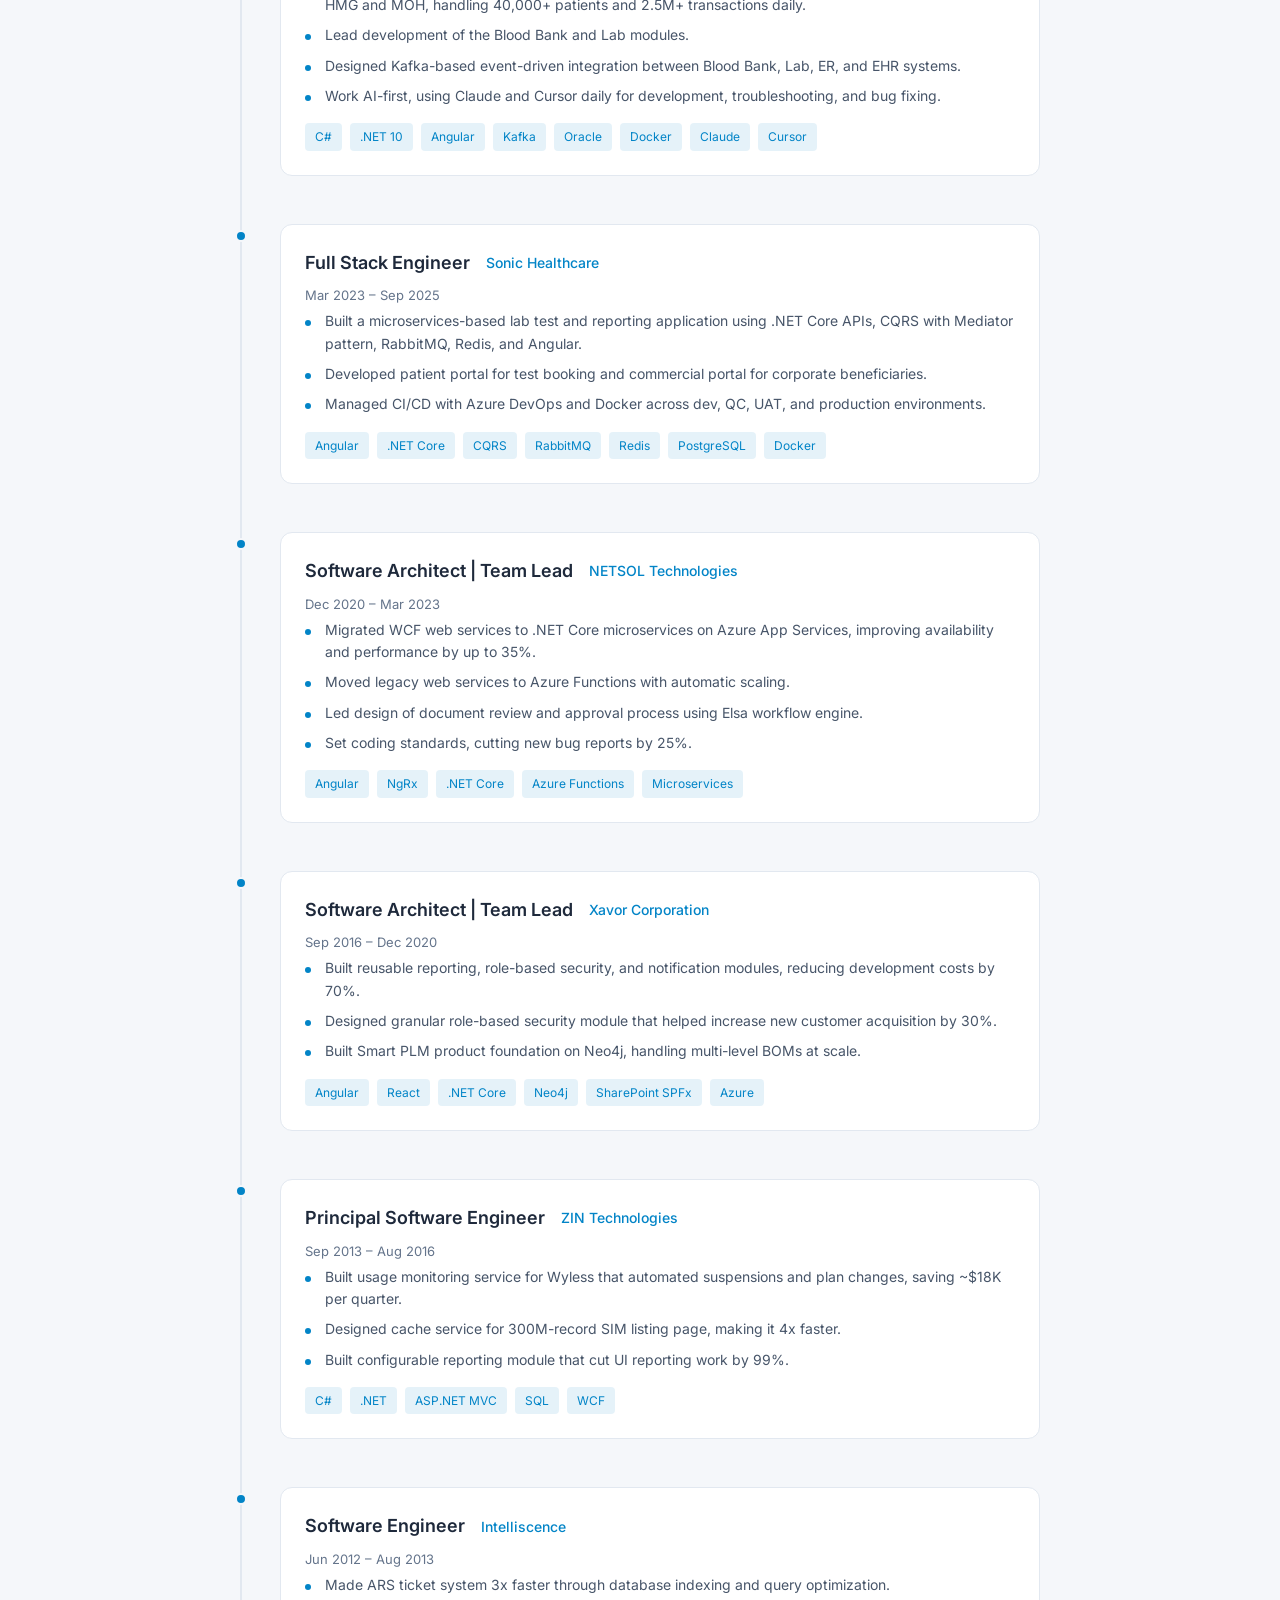
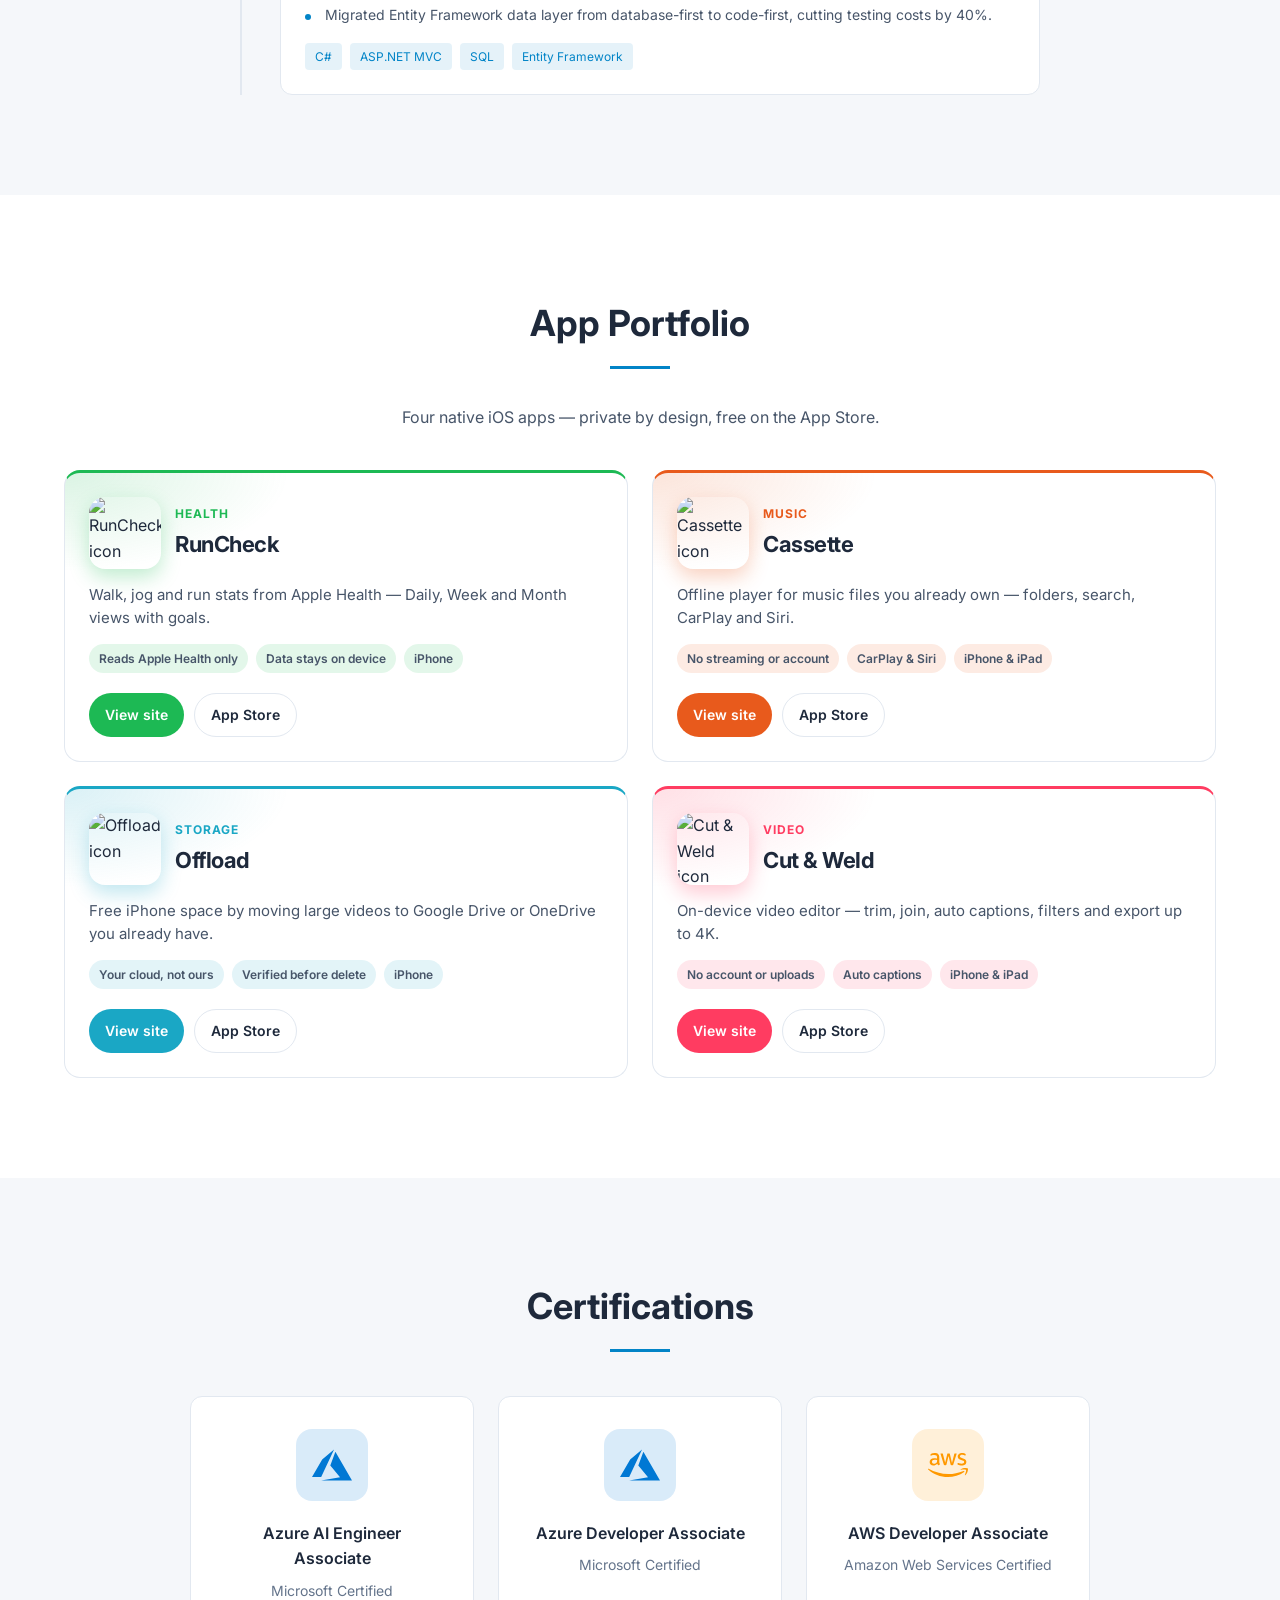
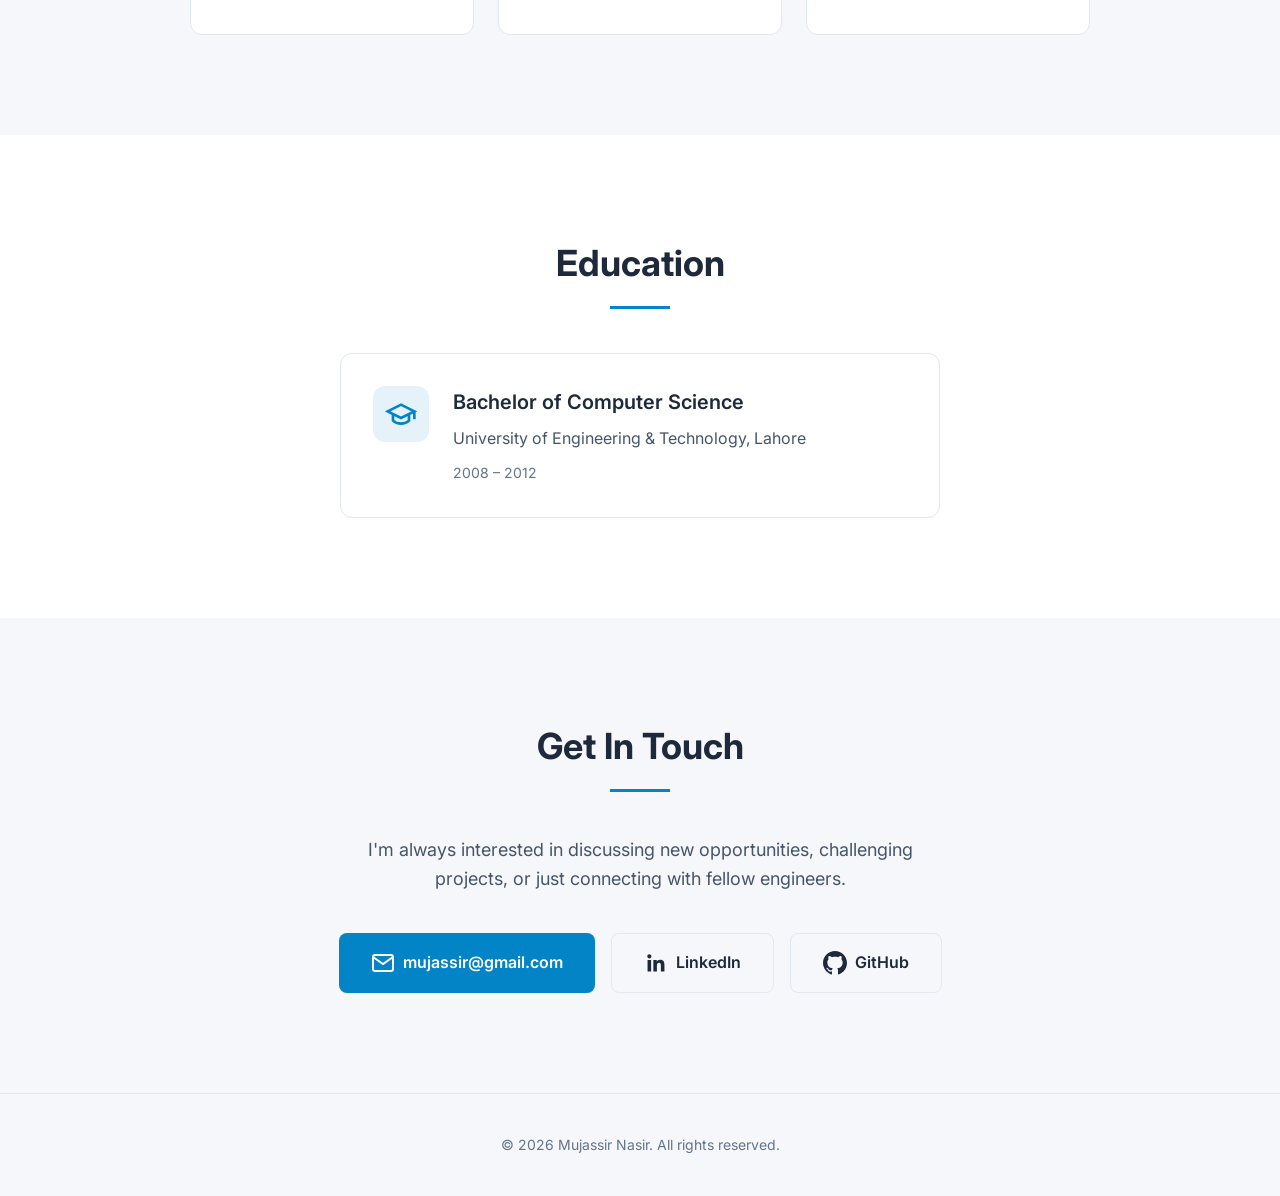
==== commit 69544ed9: "Reposition the site as Forward Deployed Engineer. Update hero, about, meta, and strengths to match f" ====
--- a/docs/index.html
+++ b/docs/index.html
@@ -3,31 +3,31 @@
 <head>
     <meta charset="UTF-8">
     <meta name="viewport" content="width=device-width, initial-scale=1.0">
-    <meta name="description" content="Mujassir Nasir — AI-First Senior Full Stack Engineer. Healthcare & fintech. iOS apps: RunCheck, Cassette, Offload, Cut & Weld.">
-    <meta name="keywords" content="Mujassir Nasir, Full Stack Engineer, .NET, Angular, Microservices, Healthcare, Fintech, AI, Claude, Cursor">
+    <meta name="description" content="Mujassir Nasir — Forward Deployed Engineer. Embedded with customers to ship production software in healthcare, fintech, and iOS.">
+    <meta name="keywords" content="Mujassir Nasir, Forward Deployed Engineer, .NET, Angular, Microservices, Healthcare, Fintech, AI, Claude, Cursor">
     <meta name="author" content="Mujassir Nasir">
     <meta name="robots" content="index, follow">
     
     <!-- Open Graph / Facebook -->
     <meta property="og:type" content="website">
     <meta property="og:url" content="https://mujassir.com/">
-    <meta property="og:title" content="Mujassir Nasir | AI-First Senior Full Stack Engineer">
-    <meta property="og:description" content="14 years building enterprise SaaS in healthcare & fintech. .NET 10, Angular, Microservices, Kafka. Building with Claude Code & Cursor.">
+    <meta property="og:title" content="Mujassir Nasir | Forward Deployed Engineer">
+    <meta property="og:description" content="Forward Deployed Engineer with 14 years shipping enterprise SaaS in healthcare & fintech — from the field to production.">
     <meta property="og:image" content="https://mujassir.com/og-image.png">
     
     <!-- Twitter -->
     <meta name="twitter:card" content="summary_large_image">
     <meta name="twitter:url" content="https://mujassir.com/">
-    <meta name="twitter:title" content="Mujassir Nasir | AI-First Senior Full Stack Engineer">
-    <meta name="twitter:description" content="14 years building enterprise SaaS in healthcare & fintech. .NET 10, Angular, Microservices, Kafka. Building with Claude Code & Cursor.">
+    <meta name="twitter:title" content="Mujassir Nasir | Forward Deployed Engineer">
+    <meta name="twitter:description" content="Forward Deployed Engineer with 14 years shipping enterprise SaaS in healthcare & fintech — from the field to production.">
     
-    <title>Mujassir Nasir | AI-First Senior Full Stack Engineer</title>
+    <title>Mujassir Nasir | Forward Deployed Engineer</title>
     
     <link rel="preconnect" href="https://fonts.googleapis.com">
     <link rel="preconnect" href="https://fonts.gstatic.com" crossorigin>
     <link href="https://fonts.googleapis.com/css2?family=Inter:wght@400;500;600;700&display=swap" rel="stylesheet">
     
-    <link rel="stylesheet" href="styles.css?v=20261126p">
+    <link rel="stylesheet" href="styles.css?v=20261126fde">
     <link rel="canonical" href="https://mujassir.com/">
 </head>
 <body>
@@ -55,11 +55,11 @@
     <!-- Hero Section -->
     <header class="hero" id="hero">
         <div class="hero-content">
-            <p class="hero-subtitle">AI-FIRST ENGINEERING</p>
+            <p class="hero-subtitle">FORWARD DEPLOYED</p>
             <h1 class="hero-title">Mujassir Nasir</h1>
-            <p class="hero-role">Senior Full Stack Engineer</p>
+            <p class="hero-role">Forward Deployed Engineer</p>
             <p class="hero-tech">.NET 10 &bull; Angular &bull; Microservices &bull; Kafka</p>
-            <p class="hero-tagline">Building with Claude Code & Cursor</p>
+            <p class="hero-tagline">Embedded with customers. Shipping to production.</p>
             <div class="hero-buttons">
                 <a href="mailto:mujassir@gmail.com" class="btn btn-primary">
                     <svg width="20" height="20" viewBox="0 0 24 24" fill="none" stroke="currentColor" stroke-width="2" stroke-linecap="round" stroke-linejoin="round"><path d="M4 4h16c1.1 0 2 .9 2 2v12c0 1.1-.9 2-2 2H4c-1.1 0-2-.9-2-2V6c0-1.1.9-2 2-2z"></path><polyline points="22,6 12,13 2,6"></polyline></svg>
@@ -86,16 +86,16 @@
             <h2 class="section-title">About Me</h2>
             <div class="about-content">
                 <p class="about-lead">
-                    Senior full-stack engineer with <strong>14 years</strong> of experience building enterprise SaaS platforms in <strong>healthcare</strong> and <strong>fintech</strong>.
+                    <strong>Forward Deployed Engineer</strong> with <strong>14 years</strong> shipping enterprise software in <strong>healthcare</strong> and <strong>fintech</strong> — close to the customer, close to production.
                 </p>
                 <p>
-                    I take an <strong>AI-first approach</strong> to software delivery—using <strong>Claude</strong>, <strong>Claude Code</strong>, and <strong>Cursor</strong> daily to design, write, debug, and ship production code faster while maintaining high standards for architecture, testing, and maintainability.
+                    I sit with real workflows, turn messy requirements into working systems, and own the path from first prototype to live traffic. Day to day that means full-stack delivery with <strong>Claude</strong>, <strong>Claude Code</strong>, and <strong>Cursor</strong>, plus architecture, debugging, and go-live support when it matters.
                 </p>
                 <p>
                     Currently at <strong>Cloud Solutions</strong> in Riyadh, building <strong>Blood Bank</strong> and <strong>Lab</strong> modules for a Hospital Management System serving <strong>HMG</strong> and <strong>MOH</strong>—handling <strong>40,000+ patients</strong> and <strong>2.5M+ transactions daily</strong>.
                 </p>
                 <p>
-                    Background as a <strong>Software Architect</strong> and <strong>Team Lead</strong>, with Microsoft Azure AI Engineer, Azure Developer, and AWS Developer certifications.
+                    Background as a <strong>Software Architect</strong> and <strong>Team Lead</strong>, with Microsoft Azure AI Engineer, Azure Developer, and AWS Developer certifications. Also shipping native iOS apps end to end.
                 </p>
                 <div class="about-stats">
                     <div class="stat">
@@ -124,15 +124,15 @@
                     <div class="skill-icon">
                         <svg width="32" height="32" viewBox="0 0 24 24" fill="none" stroke="currentColor" stroke-width="2"><circle cx="12" cy="12" r="3"></circle><path d="M12 1v2M12 21v2M4.22 4.22l1.42 1.42M18.36 18.36l1.42 1.42M1 12h2M21 12h2M4.22 19.78l1.42-1.42M18.36 5.64l1.42-1.42"></path></svg>
                     </div>
-                    <h3>AI-Assisted Engineering</h3>
-                    <p>Claude Code and Cursor for feature development, refactoring, root-cause analysis, and bug fixing. Reviewing and validating AI-generated code before it ships.</p>
+                    <h3>Customer-Facing Delivery</h3>
+                    <p>Embedded with stakeholders, clarifying requirements on site, iterating fast, and owning go-live through production issues.</p>
                 </div>
                 <div class="skill-card">
                     <div class="skill-icon">
                         <svg width="32" height="32" viewBox="0 0 24 24" fill="none" stroke="currentColor" stroke-width="2"><rect x="2" y="3" width="20" height="14" rx="2" ry="2"></rect><line x1="8" y1="21" x2="16" y2="21"></line><line x1="12" y1="17" x2="12" y2="21"></line></svg>
                     </div>
-                    <h3>Distributed Systems</h3>
-                    <p>.NET 10 microservices, event-driven design with Kafka and RabbitMQ, CQRS, Redis caching.</p>
+                    <h3>Full-Stack Systems</h3>
+                    <p>.NET 10 microservices, Angular, Kafka, Redis — end-to-end features from API to UI.</p>
                 </div>
                 <div class="skill-card">
                     <div class="skill-icon">
@@ -159,8 +159,8 @@
                     <div class="skill-icon">
                         <svg width="32" height="32" viewBox="0 0 24 24" fill="none" stroke="currentColor" stroke-width="2"><path d="M17 21v-2a4 4 0 0 0-4-4H5a4 4 0 0 0-4 4v2"></path><circle cx="9" cy="7" r="4"></circle><path d="M23 21v-2a4 4 0 0 0-3-3.87"></path><path d="M16 3.13a4 4 0 0 1 0 7.75"></path></svg>
                     </div>
-                    <h3>Leadership</h3>
-                    <p>Architecture, coding standards, mentoring, and team delivery.</p>
+                    <h3>AI-Assisted Build</h3>
+                    <p>Claude Code and Cursor to design, ship, and debug faster — with human review before it lands in production.</p>
                 </div>
             </div>
             
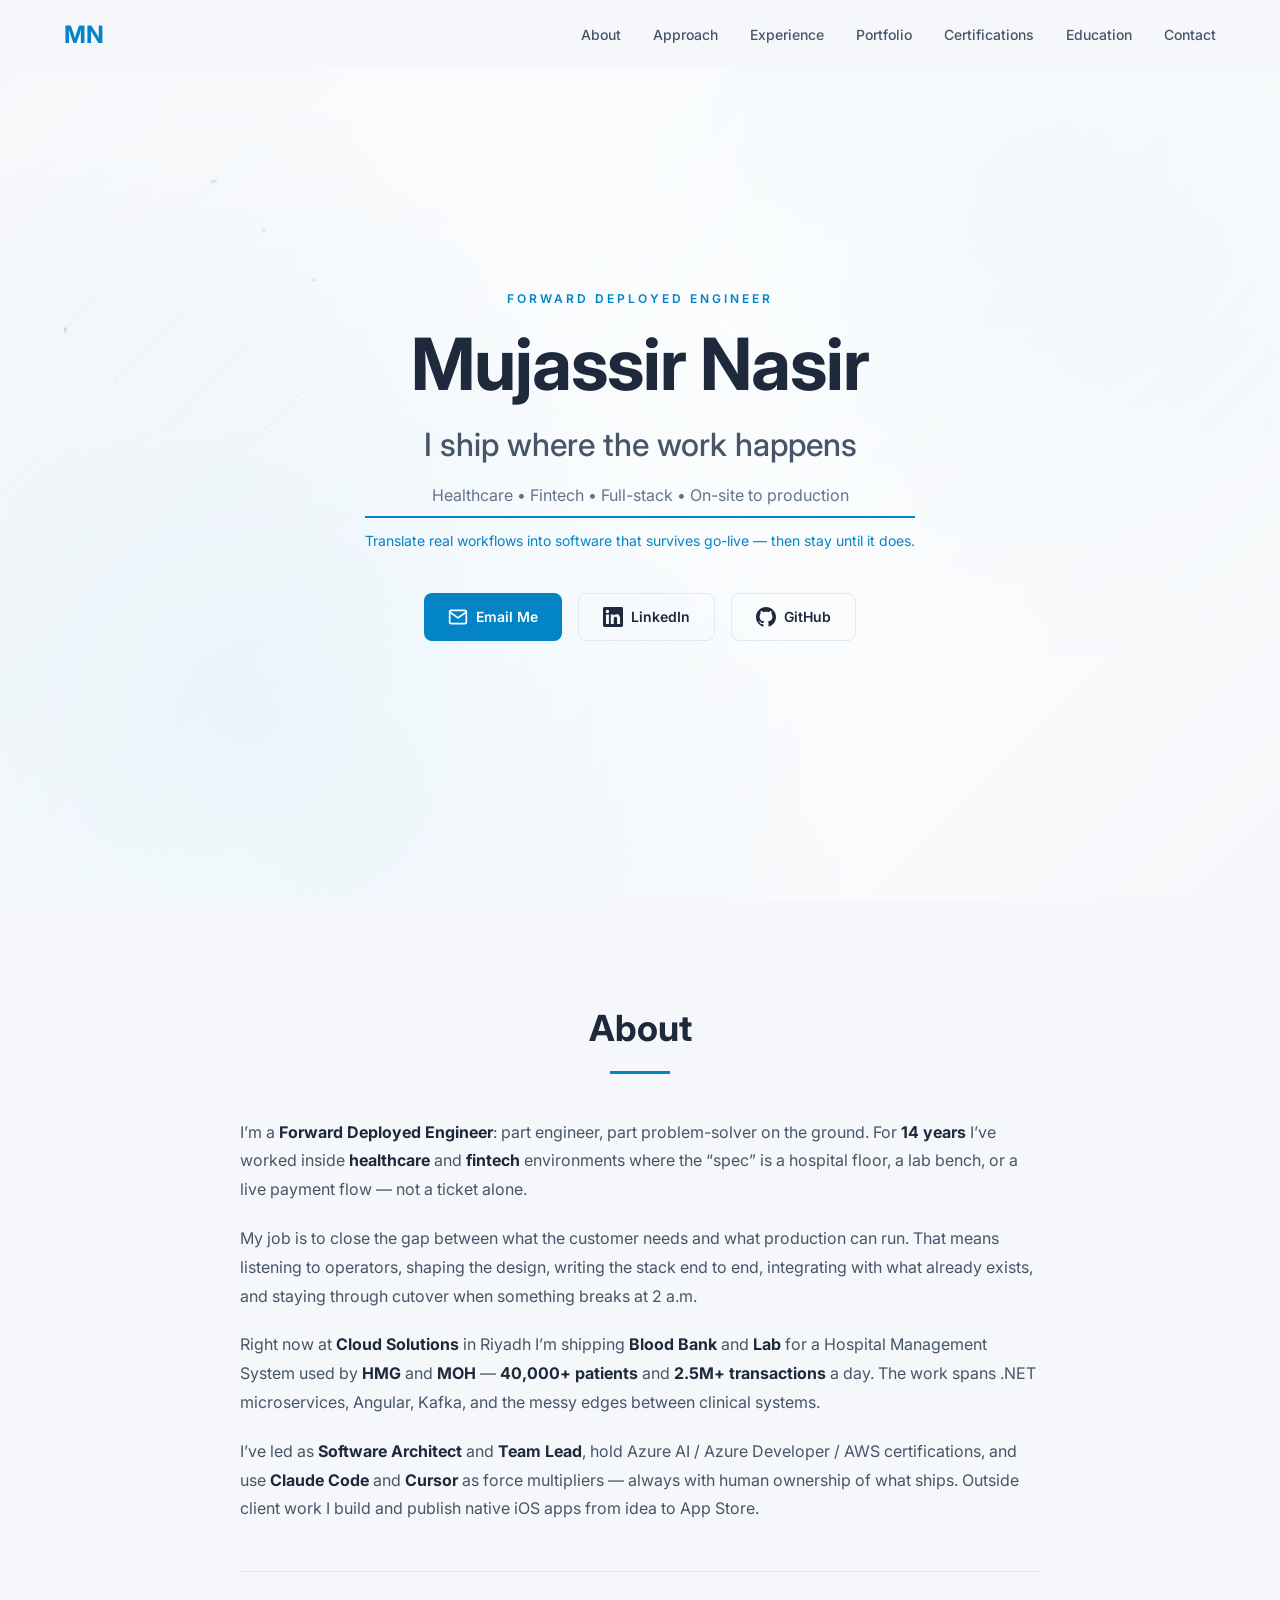
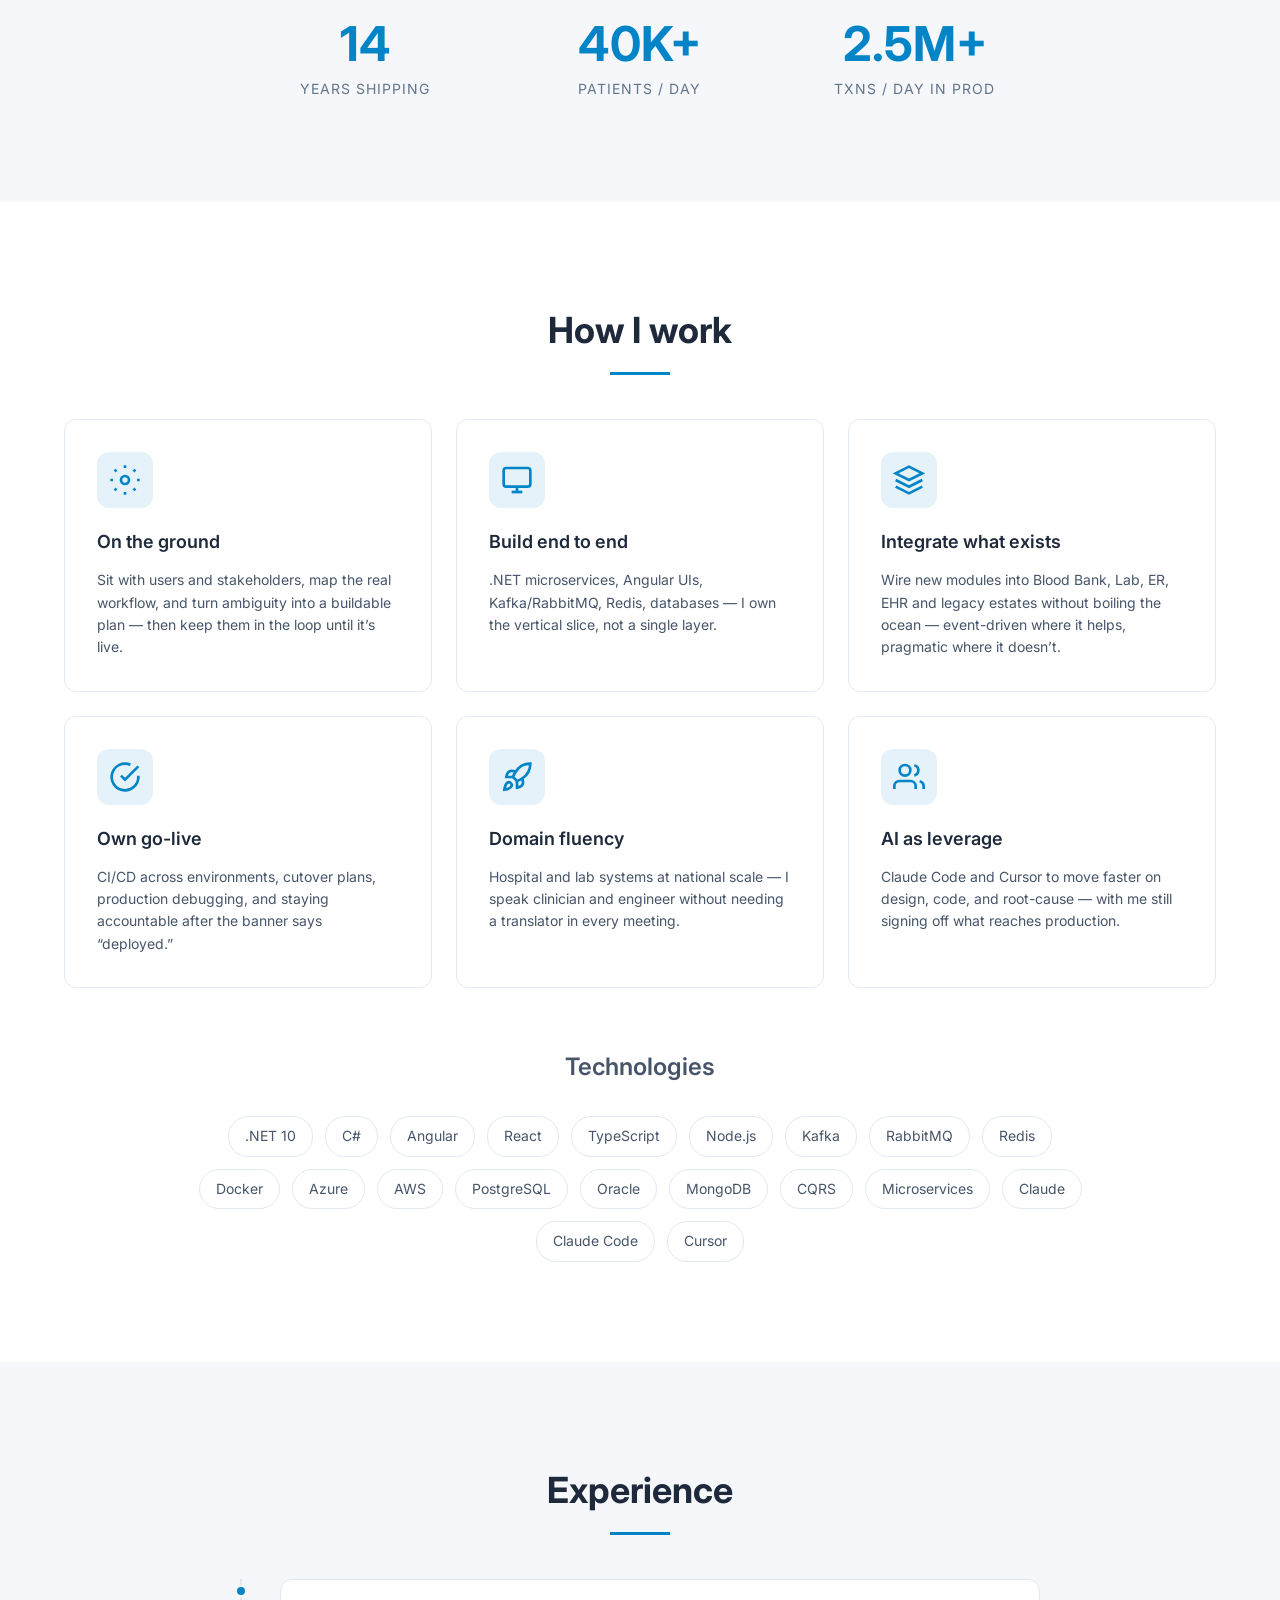
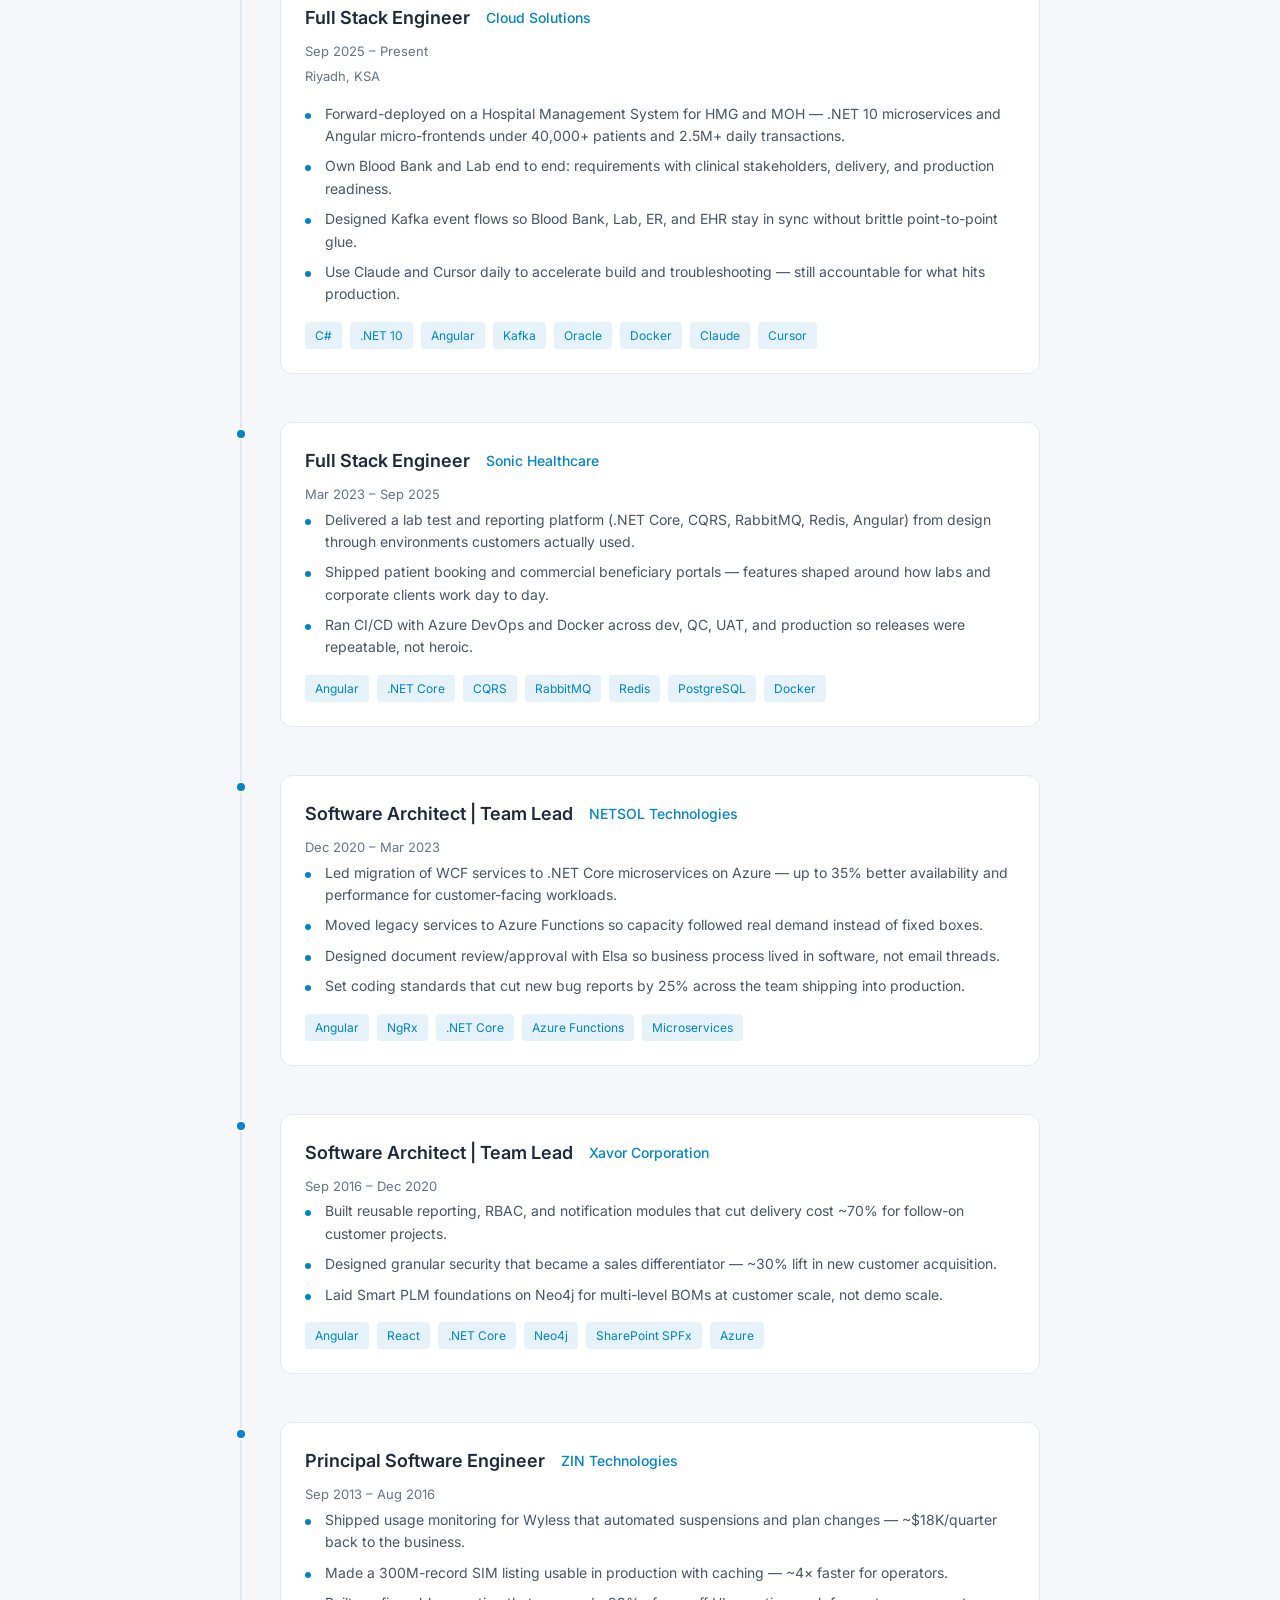
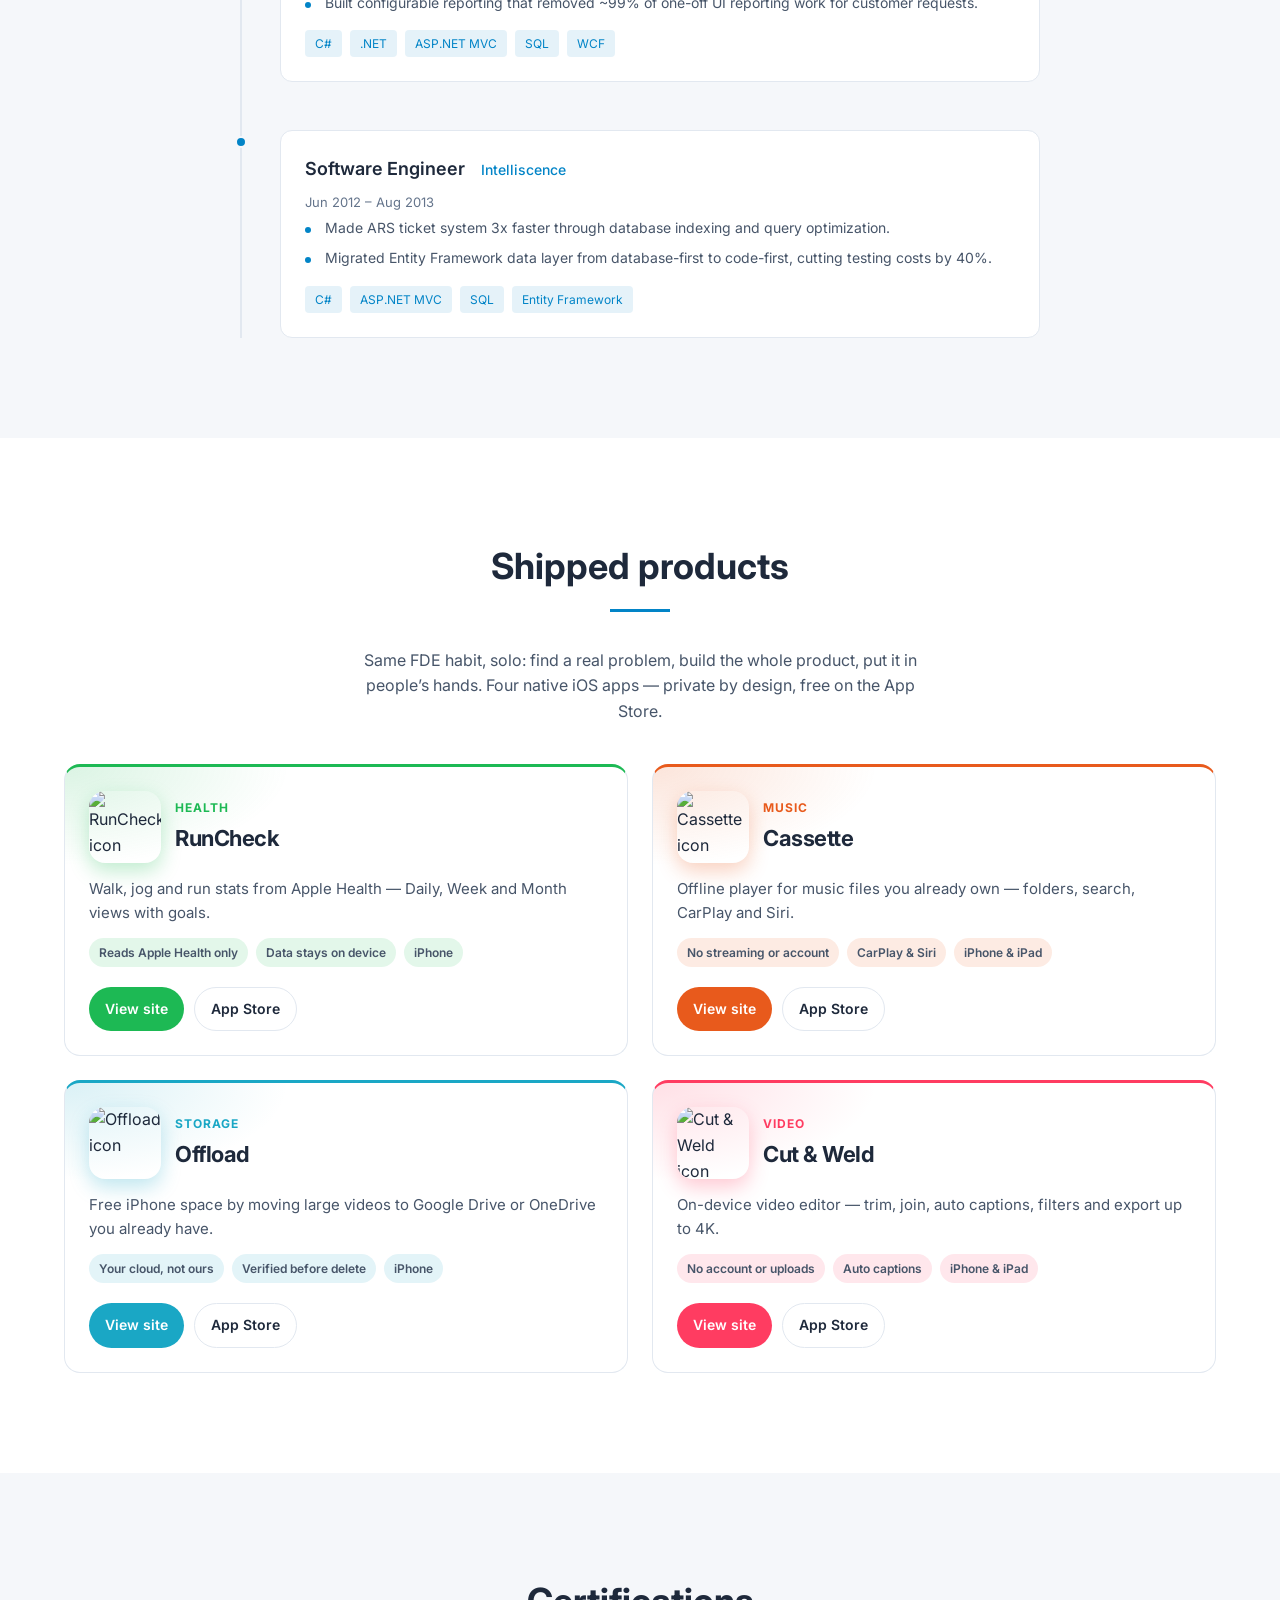
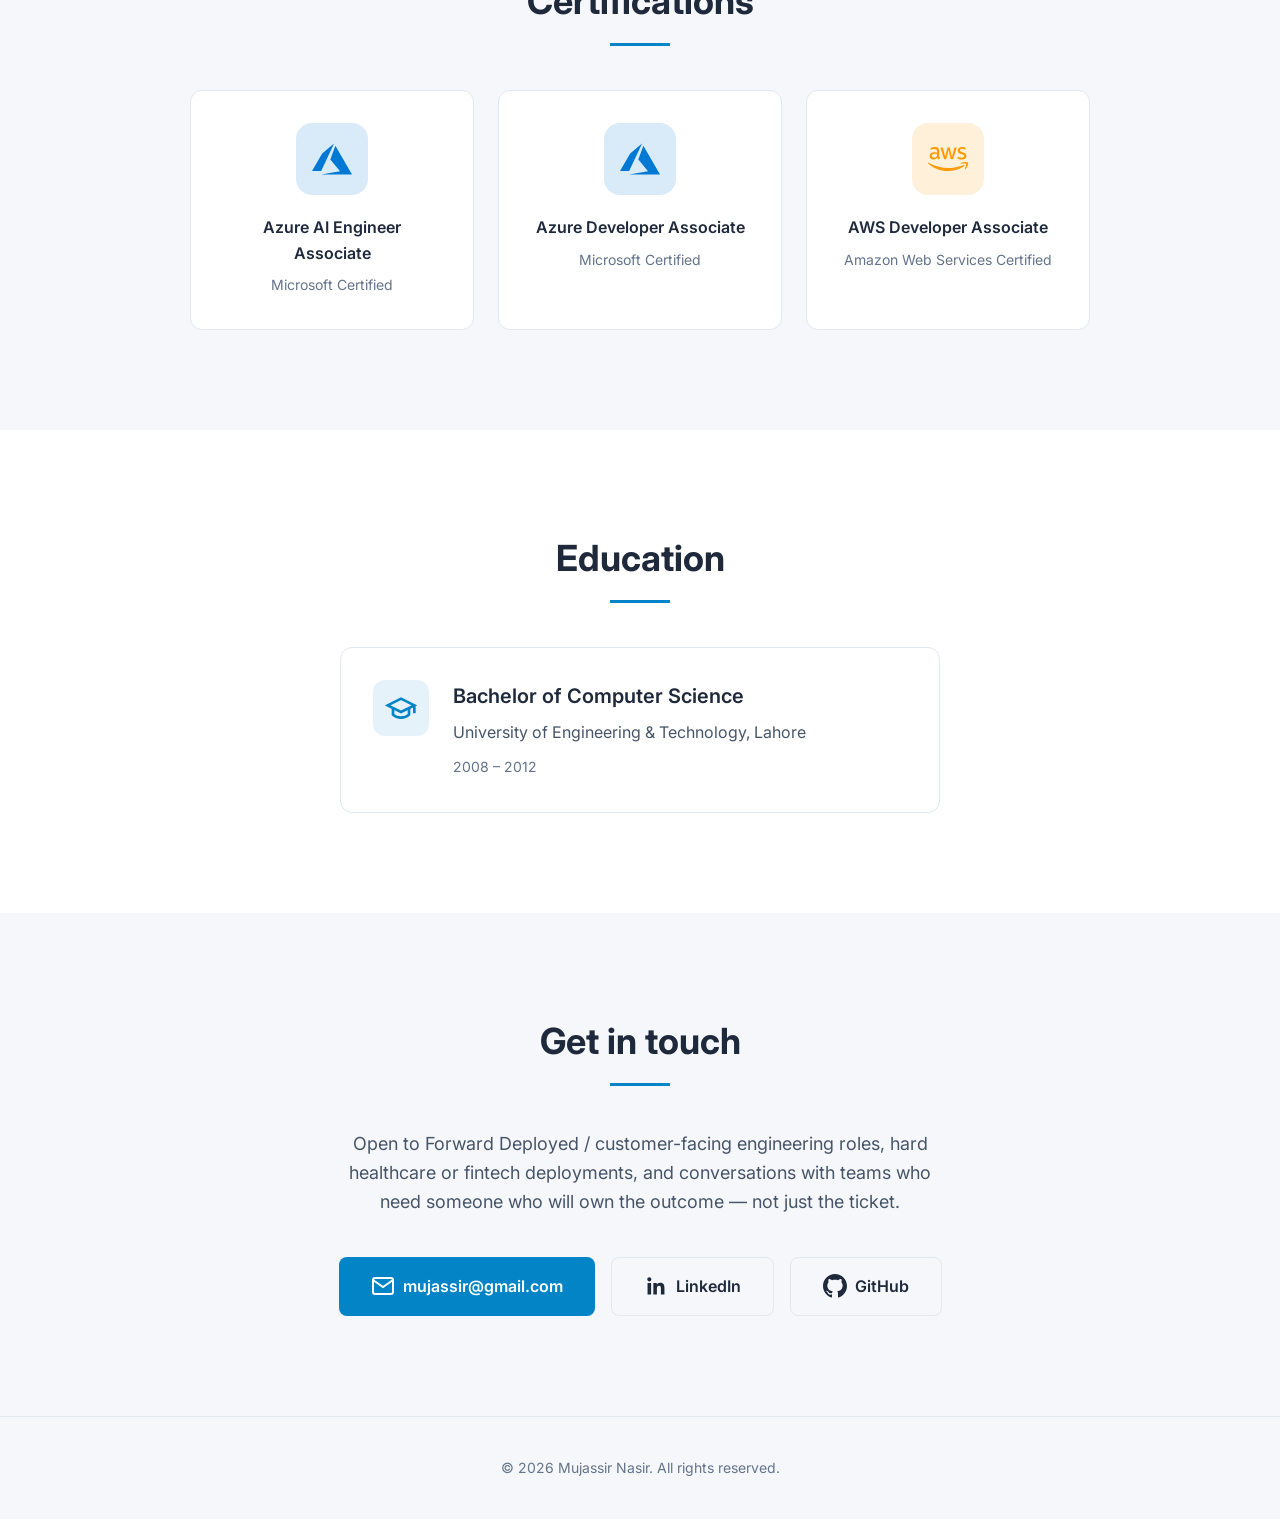
==== commit 3a5791d8: "Rewrite homepage copy around Forward Deployed Engineering. Sharpen hero, about, approach, experience" ====
--- a/docs/index.html
+++ b/docs/index.html
@@ -3,8 +3,8 @@
 <head>
     <meta charset="UTF-8">
     <meta name="viewport" content="width=device-width, initial-scale=1.0">
-    <meta name="description" content="Mujassir Nasir — Forward Deployed Engineer. Embedded with customers to ship production software in healthcare, fintech, and iOS.">
-    <meta name="keywords" content="Mujassir Nasir, Forward Deployed Engineer, .NET, Angular, Microservices, Healthcare, Fintech, AI, Claude, Cursor">
+    <meta name="description" content="Mujassir Nasir — Forward Deployed Engineer. I sit with customers, turn messy workflows into production software, and own go-live in healthcare and fintech.">
+    <meta name="keywords" content="Mujassir Nasir, Forward Deployed Engineer, Healthcare, Fintech, .NET, Angular, Microservices, Kafka, Claude, Cursor">
     <meta name="author" content="Mujassir Nasir">
     <meta name="robots" content="index, follow">
     
@@ -12,14 +12,14 @@
     <meta property="og:type" content="website">
     <meta property="og:url" content="https://mujassir.com/">
     <meta property="og:title" content="Mujassir Nasir | Forward Deployed Engineer">
-    <meta property="og:description" content="Forward Deployed Engineer with 14 years shipping enterprise SaaS in healthcare & fintech — from the field to production.">
+    <meta property="og:description" content="From the customer’s floor to production. 14 years shipping systems that hospitals and enterprises actually run.">
     <meta property="og:image" content="https://mujassir.com/og-image.png">
     
     <!-- Twitter -->
     <meta name="twitter:card" content="summary_large_image">
     <meta name="twitter:url" content="https://mujassir.com/">
     <meta name="twitter:title" content="Mujassir Nasir | Forward Deployed Engineer">
-    <meta name="twitter:description" content="Forward Deployed Engineer with 14 years shipping enterprise SaaS in healthcare & fintech — from the field to production.">
+    <meta name="twitter:description" content="From the customer’s floor to production. 14 years shipping systems that hospitals and enterprises actually run.">
     
     <title>Mujassir Nasir | Forward Deployed Engineer</title>
     
@@ -27,7 +27,7 @@
     <link rel="preconnect" href="https://fonts.gstatic.com" crossorigin>
     <link href="https://fonts.googleapis.com/css2?family=Inter:wght@400;500;600;700&display=swap" rel="stylesheet">
     
-    <link rel="stylesheet" href="styles.css?v=20261126fde">
+    <link rel="stylesheet" href="styles.css?v=20261126fde2">
     <link rel="canonical" href="https://mujassir.com/">
 </head>
 <body>
@@ -42,7 +42,7 @@
             </button>
             <ul class="nav-menu" id="nav-menu">
                 <li><a href="#about" class="nav-link">About</a></li>
-                <li><a href="#skills" class="nav-link">Skills</a></li>
+                <li><a href="#skills" class="nav-link">Approach</a></li>
                 <li><a href="#experience" class="nav-link">Experience</a></li>
                 <li><a href="#portfolio" class="nav-link">Portfolio</a></li>
                 <li><a href="#certifications" class="nav-link">Certifications</a></li>
@@ -55,11 +55,11 @@
     <!-- Hero Section -->
     <header class="hero" id="hero">
         <div class="hero-content">
-            <p class="hero-subtitle">FORWARD DEPLOYED</p>
+            <p class="hero-subtitle">FORWARD DEPLOYED ENGINEER</p>
             <h1 class="hero-title">Mujassir Nasir</h1>
-            <p class="hero-role">Forward Deployed Engineer</p>
-            <p class="hero-tech">.NET 10 &bull; Angular &bull; Microservices &bull; Kafka</p>
-            <p class="hero-tagline">Embedded with customers. Shipping to production.</p>
+            <p class="hero-role">I ship where the work happens</p>
+            <p class="hero-tech">Healthcare &bull; Fintech &bull; Full-stack &bull; On-site to production</p>
+            <p class="hero-tagline">Translate real workflows into software that survives go-live — then stay until it does.</p>
             <div class="hero-buttons">
                 <a href="mailto:mujassir@gmail.com" class="btn btn-primary">
                     <svg width="20" height="20" viewBox="0 0 24 24" fill="none" stroke="currentColor" stroke-width="2" stroke-linecap="round" stroke-linejoin="round"><path d="M4 4h16c1.1 0 2 .9 2 2v12c0 1.1-.9 2-2 2H4c-1.1 0-2-.9-2-2V6c0-1.1.9-2 2-2z"></path><polyline points="22,6 12,13 2,6"></polyline></svg>
@@ -83,32 +83,32 @@
     <!-- About Section -->
     <section class="section" id="about">
         <div class="container">
-            <h2 class="section-title">About Me</h2>
+            <h2 class="section-title">About</h2>
             <div class="about-content">
                 <p class="about-lead">
-                    <strong>Forward Deployed Engineer</strong> with <strong>14 years</strong> shipping enterprise software in <strong>healthcare</strong> and <strong>fintech</strong> — close to the customer, close to production.
+                    I’m a <strong>Forward Deployed Engineer</strong>: part engineer, part problem-solver on the ground. For <strong>14 years</strong> I’ve worked inside <strong>healthcare</strong> and <strong>fintech</strong> environments where the “spec” is a hospital floor, a lab bench, or a live payment flow — not a ticket alone.
                 </p>
                 <p>
-                    I sit with real workflows, turn messy requirements into working systems, and own the path from first prototype to live traffic. Day to day that means full-stack delivery with <strong>Claude</strong>, <strong>Claude Code</strong>, and <strong>Cursor</strong>, plus architecture, debugging, and go-live support when it matters.
+                    My job is to close the gap between what the customer needs and what production can run. That means listening to operators, shaping the design, writing the stack end to end, integrating with what already exists, and staying through cutover when something breaks at 2 a.m.
                 </p>
                 <p>
-                    Currently at <strong>Cloud Solutions</strong> in Riyadh, building <strong>Blood Bank</strong> and <strong>Lab</strong> modules for a Hospital Management System serving <strong>HMG</strong> and <strong>MOH</strong>—handling <strong>40,000+ patients</strong> and <strong>2.5M+ transactions daily</strong>.
+                    Right now at <strong>Cloud Solutions</strong> in Riyadh I’m shipping <strong>Blood Bank</strong> and <strong>Lab</strong> for a Hospital Management System used by <strong>HMG</strong> and <strong>MOH</strong> — <strong>40,000+ patients</strong> and <strong>2.5M+ transactions</strong> a day. The work spans .NET microservices, Angular, Kafka, and the messy edges between clinical systems.
                 </p>
                 <p>
-                    Background as a <strong>Software Architect</strong> and <strong>Team Lead</strong>, with Microsoft Azure AI Engineer, Azure Developer, and AWS Developer certifications. Also shipping native iOS apps end to end.
+                    I’ve led as <strong>Software Architect</strong> and <strong>Team Lead</strong>, hold Azure AI / Azure Developer / AWS certifications, and use <strong>Claude Code</strong> and <strong>Cursor</strong> as force multipliers — always with human ownership of what ships. Outside client work I build and publish native iOS apps from idea to App Store.
                 </p>
                 <div class="about-stats">
                     <div class="stat">
                         <span class="stat-number">14</span>
-                        <span class="stat-label">Years Experience</span>
+                        <span class="stat-label">Years shipping</span>
                     </div>
                     <div class="stat">
                         <span class="stat-number">40K+</span>
-                        <span class="stat-label">Daily Patients</span>
+                        <span class="stat-label">Patients / day</span>
                     </div>
                     <div class="stat">
                         <span class="stat-number">2.5M+</span>
-                        <span class="stat-label">Daily Transactions</span>
+                        <span class="stat-label">Txns / day in prod</span>
                     </div>
                 </div>
             </div>
@@ -118,49 +118,49 @@
     <!-- Skills Section -->
     <section class="section section-alt" id="skills">
         <div class="container">
-            <h2 class="section-title">Core Strengths</h2>
+            <h2 class="section-title">How I work</h2>
             <div class="skills-grid">
                 <div class="skill-card">
                     <div class="skill-icon">
                         <svg width="32" height="32" viewBox="0 0 24 24" fill="none" stroke="currentColor" stroke-width="2"><circle cx="12" cy="12" r="3"></circle><path d="M12 1v2M12 21v2M4.22 4.22l1.42 1.42M18.36 18.36l1.42 1.42M1 12h2M21 12h2M4.22 19.78l1.42-1.42M18.36 5.64l1.42-1.42"></path></svg>
                     </div>
-                    <h3>Customer-Facing Delivery</h3>
-                    <p>Embedded with stakeholders, clarifying requirements on site, iterating fast, and owning go-live through production issues.</p>
+                    <h3>On the ground</h3>
+                    <p>Sit with users and stakeholders, map the real workflow, and turn ambiguity into a buildable plan — then keep them in the loop until it’s live.</p>
                 </div>
                 <div class="skill-card">
                     <div class="skill-icon">
                         <svg width="32" height="32" viewBox="0 0 24 24" fill="none" stroke="currentColor" stroke-width="2"><rect x="2" y="3" width="20" height="14" rx="2" ry="2"></rect><line x1="8" y1="21" x2="16" y2="21"></line><line x1="12" y1="17" x2="12" y2="21"></line></svg>
                     </div>
-                    <h3>Full-Stack Systems</h3>
-                    <p>.NET 10 microservices, Angular, Kafka, Redis — end-to-end features from API to UI.</p>
+                    <h3>Build end to end</h3>
+                    <p>.NET microservices, Angular UIs, Kafka/RabbitMQ, Redis, databases — I own the vertical slice, not a single layer.</p>
                 </div>
                 <div class="skill-card">
                     <div class="skill-icon">
                         <svg width="32" height="32" viewBox="0 0 24 24" fill="none" stroke="currentColor" stroke-width="2"><polygon points="12 2 2 7 12 12 22 7 12 2"></polygon><polyline points="2 17 12 22 22 17"></polyline><polyline points="2 12 12 17 22 12"></polyline></svg>
                     </div>
-                    <h3>Frontend</h3>
-                    <p>Angular micro-frontends, React, TypeScript, RxJS, NgRx.</p>
+                    <h3>Integrate what exists</h3>
+                    <p>Wire new modules into Blood Bank, Lab, ER, EHR and legacy estates without boiling the ocean — event-driven where it helps, pragmatic where it doesn’t.</p>
                 </div>
                 <div class="skill-card">
                     <div class="skill-icon">
                         <svg width="32" height="32" viewBox="0 0 24 24" fill="none" stroke="currentColor" stroke-width="2"><path d="M22 11.08V12a10 10 0 1 1-5.93-9.14"></path><polyline points="22 4 12 14.01 9 11.01"></polyline></svg>
                     </div>
-                    <h3>Cloud & DevOps</h3>
-                    <p>Azure (Functions, App Services), AWS, Docker, Azure DevOps CI/CD.</p>
+                    <h3>Own go-live</h3>
+                    <p>CI/CD across environments, cutover plans, production debugging, and staying accountable after the banner says “deployed.”</p>
                 </div>
                 <div class="skill-card">
                     <div class="skill-icon">
                         <svg width="32" height="32" viewBox="0 0 24 24" fill="none" stroke="currentColor" stroke-width="2"><path d="M4.5 16.5c-1.5 1.26-2 5-2 5s3.74-.5 5-2c.71-.84.7-2.13-.09-2.91a2.18 2.18 0 0 0-2.91-.09z"></path><path d="m12 15-3-3a22 22 0 0 1 2-3.95A12.88 12.88 0 0 1 22 2c0 2.72-.78 7.5-6 11a22.35 22.35 0 0 1-4 2z"></path><path d="M9 12H4s.55-3.03 2-4c1.62-1.08 5 0 5 0"></path><path d="M12 15v5s3.03-.55 4-2c1.08-1.62 0-5 0-5"></path></svg>
                     </div>
-                    <h3>Healthcare Domain</h3>
-                    <p>Blood Bank, Lab, ER, and EHR systems at national scale.</p>
+                    <h3>Domain fluency</h3>
+                    <p>Hospital and lab systems at national scale — I speak clinician and engineer without needing a translator in every meeting.</p>
                 </div>
                 <div class="skill-card">
                     <div class="skill-icon">
                         <svg width="32" height="32" viewBox="0 0 24 24" fill="none" stroke="currentColor" stroke-width="2"><path d="M17 21v-2a4 4 0 0 0-4-4H5a4 4 0 0 0-4 4v2"></path><circle cx="9" cy="7" r="4"></circle><path d="M23 21v-2a4 4 0 0 0-3-3.87"></path><path d="M16 3.13a4 4 0 0 1 0 7.75"></path></svg>
                     </div>
-                    <h3>AI-Assisted Build</h3>
-                    <p>Claude Code and Cursor to design, ship, and debug faster — with human review before it lands in production.</p>
+                    <h3>AI as leverage</h3>
+                    <p>Claude Code and Cursor to move faster on design, code, and root-cause — with me still signing off what reaches production.</p>
                 </div>
             </div>
             
@@ -205,10 +205,10 @@
                         <span class="timeline-date">Sep 2025 – Present</span>
                         <span class="timeline-location">Riyadh, KSA</span>
                         <ul class="timeline-details">
-                            <li>Build .NET 10 microservices and Angular micro-frontends for a Hospital Management System serving HMG and MOH, handling 40,000+ patients and 2.5M+ transactions daily.</li>
-                            <li>Lead development of the Blood Bank and Lab modules.</li>
-                            <li>Designed Kafka-based event-driven integration between Blood Bank, Lab, ER, and EHR systems.</li>
-                            <li>Work AI-first, using Claude and Cursor daily for development, troubleshooting, and bug fixing.</li>
+                            <li>Forward-deployed on a Hospital Management System for HMG and MOH — .NET 10 microservices and Angular micro-frontends under 40,000+ patients and 2.5M+ daily transactions.</li>
+                            <li>Own Blood Bank and Lab end to end: requirements with clinical stakeholders, delivery, and production readiness.</li>
+                            <li>Designed Kafka event flows so Blood Bank, Lab, ER, and EHR stay in sync without brittle point-to-point glue.</li>
+                            <li>Use Claude and Cursor daily to accelerate build and troubleshooting — still accountable for what hits production.</li>
                         </ul>
                         <div class="timeline-tech">
                             <span>C#</span><span>.NET 10</span><span>Angular</span><span>Kafka</span><span>Oracle</span><span>Docker</span><span>Claude</span><span>Cursor</span>
@@ -225,9 +225,9 @@
                         </div>
                         <span class="timeline-date">Mar 2023 – Sep 2025</span>
                         <ul class="timeline-details">
-                            <li>Built a microservices-based lab test and reporting application using .NET Core APIs, CQRS with Mediator pattern, RabbitMQ, Redis, and Angular.</li>
-                            <li>Developed patient portal for test booking and commercial portal for corporate beneficiaries.</li>
-                            <li>Managed CI/CD with Azure DevOps and Docker across dev, QC, UAT, and production environments.</li>
+                            <li>Delivered a lab test and reporting platform (.NET Core, CQRS, RabbitMQ, Redis, Angular) from design through environments customers actually used.</li>
+                            <li>Shipped patient booking and commercial beneficiary portals — features shaped around how labs and corporate clients work day to day.</li>
+                            <li>Ran CI/CD with Azure DevOps and Docker across dev, QC, UAT, and production so releases were repeatable, not heroic.</li>
                         </ul>
                         <div class="timeline-tech">
                             <span>Angular</span><span>.NET Core</span><span>CQRS</span><span>RabbitMQ</span><span>Redis</span><span>PostgreSQL</span><span>Docker</span>
@@ -244,10 +244,10 @@
                         </div>
                         <span class="timeline-date">Dec 2020 – Mar 2023</span>
                         <ul class="timeline-details">
-                            <li>Migrated WCF web services to .NET Core microservices on Azure App Services, improving availability and performance by up to 35%.</li>
-                            <li>Moved legacy web services to Azure Functions with automatic scaling.</li>
-                            <li>Led design of document review and approval process using Elsa workflow engine.</li>
-                            <li>Set coding standards, cutting new bug reports by 25%.</li>
+                            <li>Led migration of WCF services to .NET Core microservices on Azure — up to 35% better availability and performance for customer-facing workloads.</li>
+                            <li>Moved legacy services to Azure Functions so capacity followed real demand instead of fixed boxes.</li>
+                            <li>Designed document review/approval with Elsa so business process lived in software, not email threads.</li>
+                            <li>Set coding standards that cut new bug reports by 25% across the team shipping into production.</li>
                         </ul>
                         <div class="timeline-tech">
                             <span>Angular</span><span>NgRx</span><span>.NET Core</span><span>Azure Functions</span><span>Microservices</span>
@@ -264,9 +264,9 @@
                         </div>
                         <span class="timeline-date">Sep 2016 – Dec 2020</span>
                         <ul class="timeline-details">
-                            <li>Built reusable reporting, role-based security, and notification modules, reducing development costs by 70%.</li>
-                            <li>Designed granular role-based security module that helped increase new customer acquisition by 30%.</li>
-                            <li>Built Smart PLM product foundation on Neo4j, handling multi-level BOMs at scale.</li>
+                            <li>Built reusable reporting, RBAC, and notification modules that cut delivery cost ~70% for follow-on customer projects.</li>
+                            <li>Designed granular security that became a sales differentiator — ~30% lift in new customer acquisition.</li>
+                            <li>Laid Smart PLM foundations on Neo4j for multi-level BOMs at customer scale, not demo scale.</li>
                         </ul>
                         <div class="timeline-tech">
                             <span>Angular</span><span>React</span><span>.NET Core</span><span>Neo4j</span><span>SharePoint SPFx</span><span>Azure</span>
@@ -283,9 +283,9 @@
                         </div>
                         <span class="timeline-date">Sep 2013 – Aug 2016</span>
                         <ul class="timeline-details">
-                            <li>Built usage monitoring service for Wyless that automated suspensions and plan changes, saving ~$18K per quarter.</li>
-                            <li>Designed cache service for 300M-record SIM listing page, making it 4x faster.</li>
-                            <li>Built configurable reporting module that cut UI reporting work by 99%.</li>
+                            <li>Shipped usage monitoring for Wyless that automated suspensions and plan changes — ~$18K/quarter back to the business.</li>
+                            <li>Made a 300M-record SIM listing usable in production with caching — ~4× faster for operators.</li>
+                            <li>Built configurable reporting that removed ~99% of one-off UI reporting work for customer requests.</li>
                         </ul>
                         <div class="timeline-tech">
                             <span>C#</span><span>.NET</span><span>ASP.NET MVC</span><span>SQL</span><span>WCF</span>
@@ -317,8 +317,8 @@
     <!-- Portfolio / Apps -->
     <section class="section section-alt" id="portfolio">
         <div class="container">
-            <h2 class="section-title">App Portfolio</h2>
-            <p class="portfolio-intro">Four native iOS apps — private by design, free on the App Store.</p>
+            <h2 class="section-title">Shipped products</h2>
+            <p class="portfolio-intro">Same FDE habit, solo: find a real problem, build the whole product, put it in people’s hands. Four native iOS apps — private by design, free on the App Store.</p>
             <div class="portfolio-grid">
                 <article class="app-card" style="--app: #1db954">
                     <div class="app-card__top">
@@ -453,8 +453,8 @@
     <!-- Contact Section -->
     <section class="section" id="contact">
         <div class="container">
-            <h2 class="section-title">Get In Touch</h2>
-            <p class="contact-intro">I'm always interested in discussing new opportunities, challenging projects, or just connecting with fellow engineers.</p>
+            <h2 class="section-title">Get in touch</h2>
+            <p class="contact-intro">Open to Forward Deployed / customer-facing engineering roles, hard healthcare or fintech deployments, and conversations with teams who need someone who will own the outcome — not just the ticket.</p>
 
             <div class="contact-buttons">
                 <a href="mailto:mujassir@gmail.com" class="btn btn-primary btn-lg">
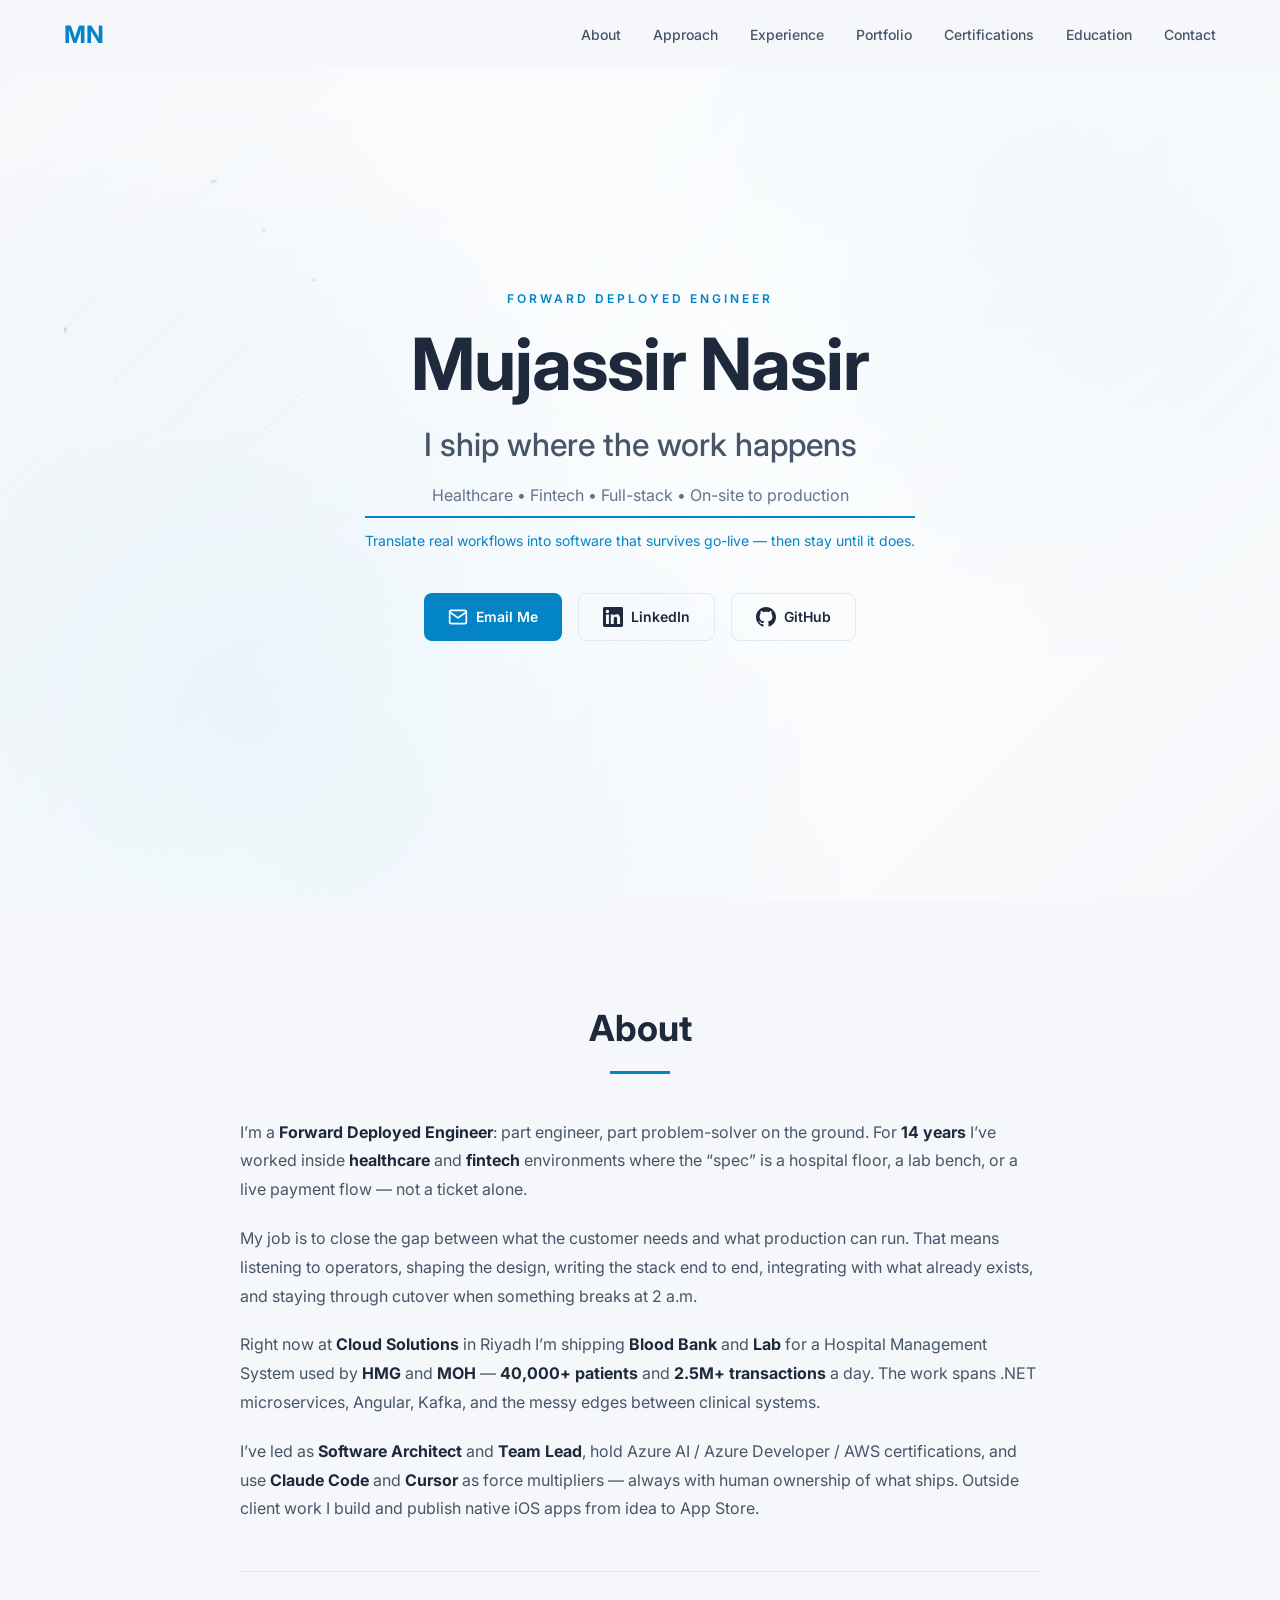
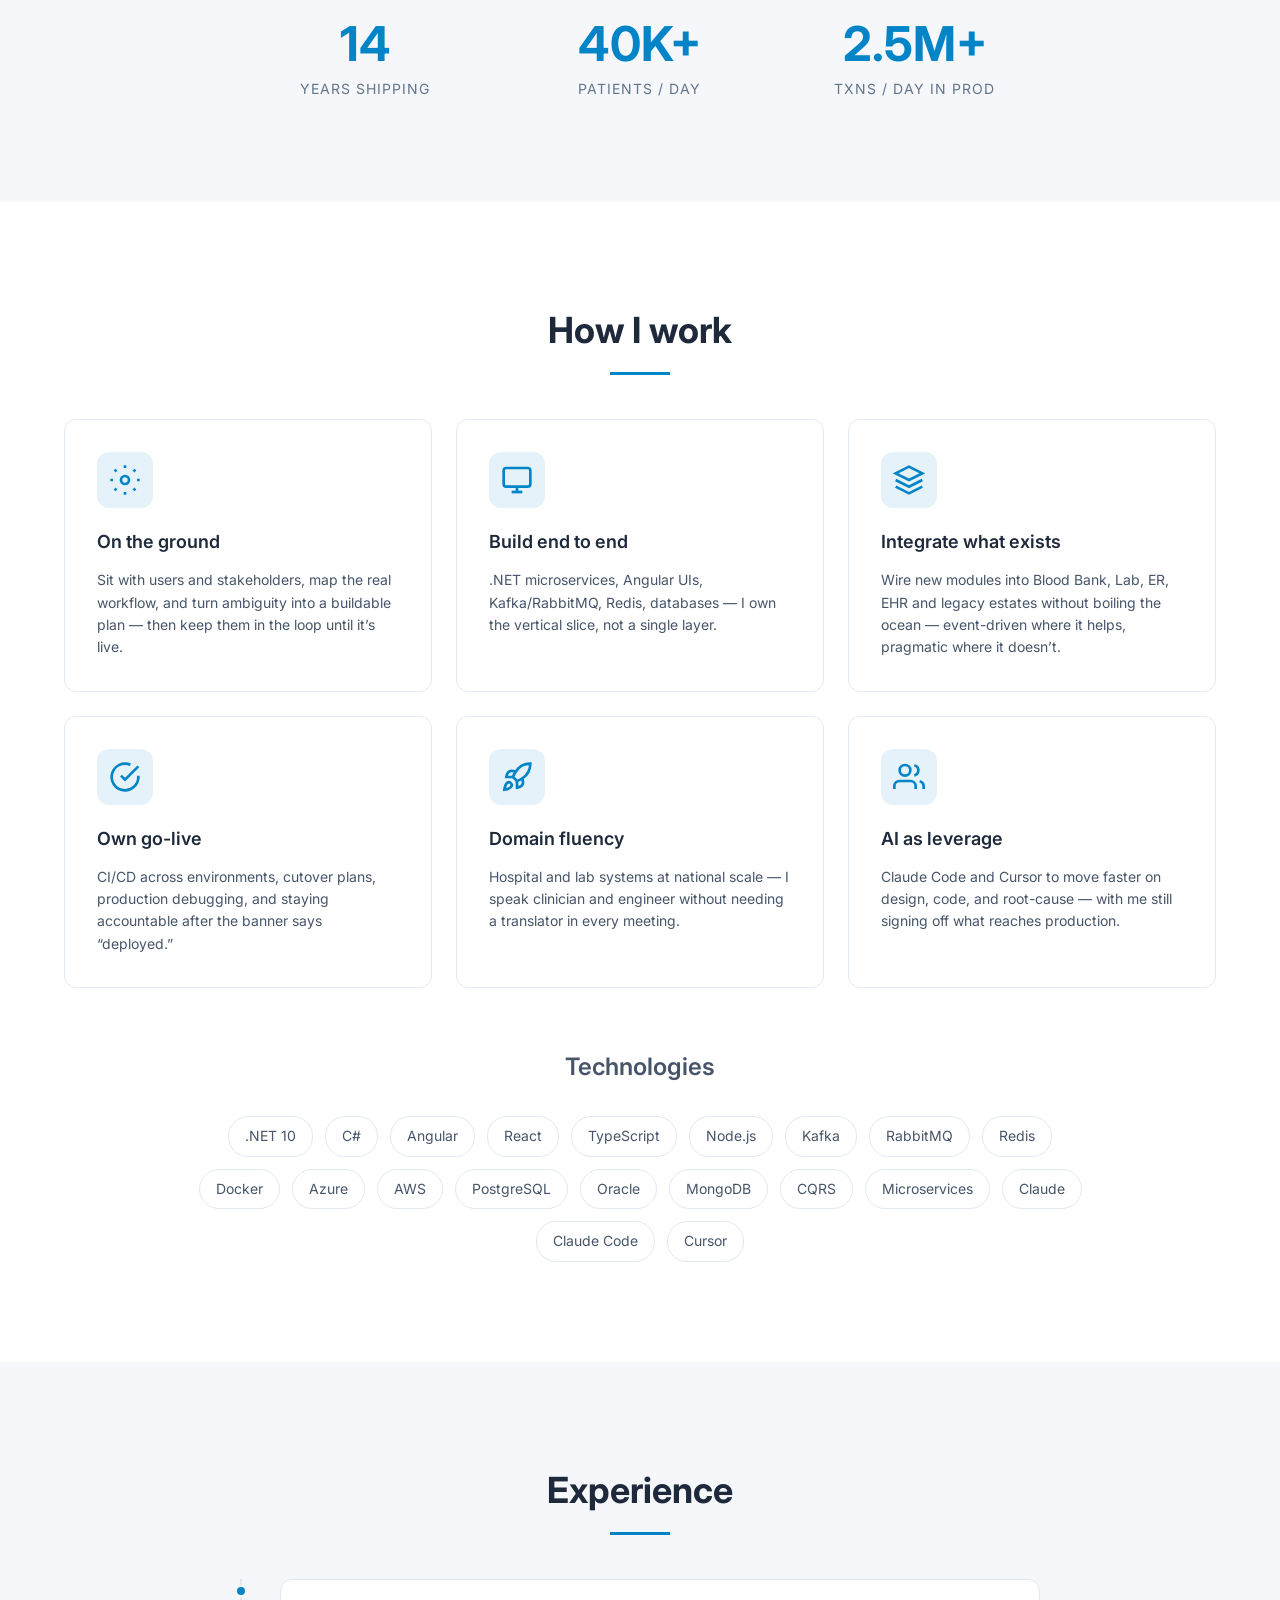
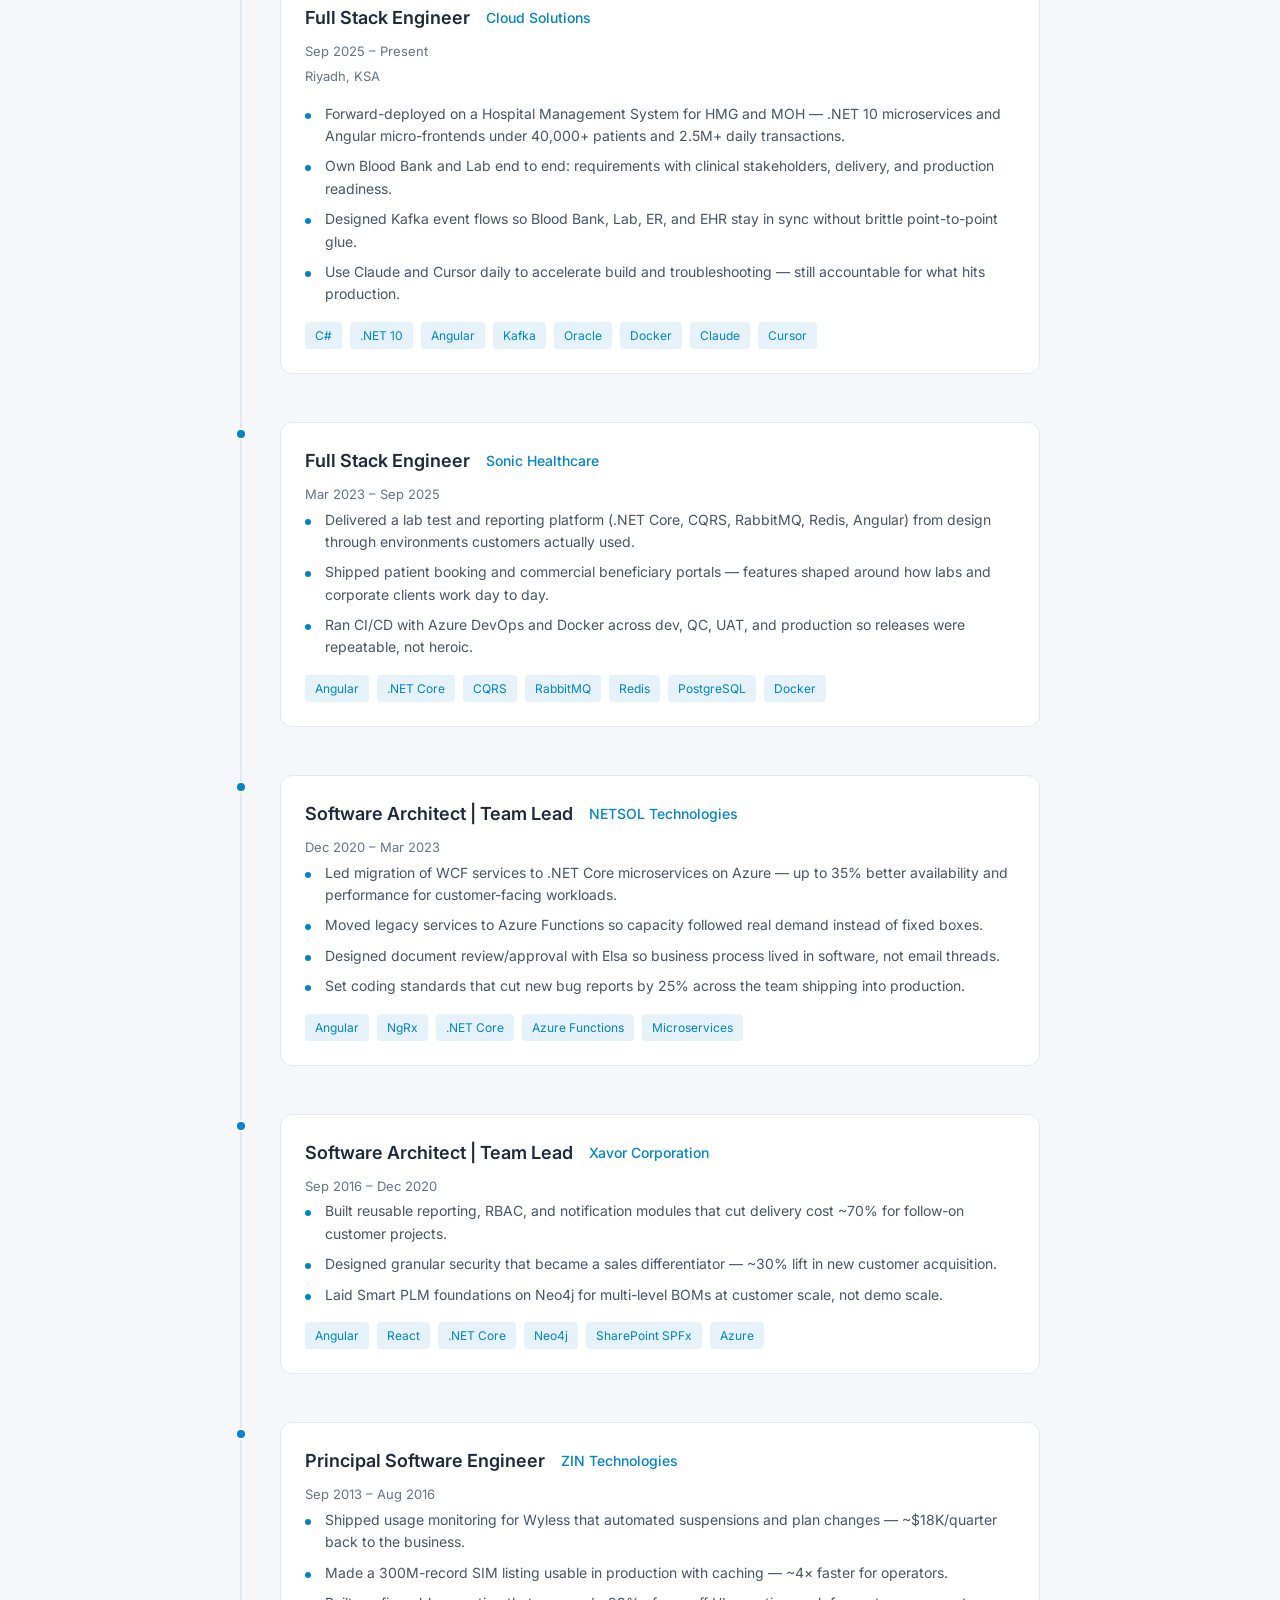
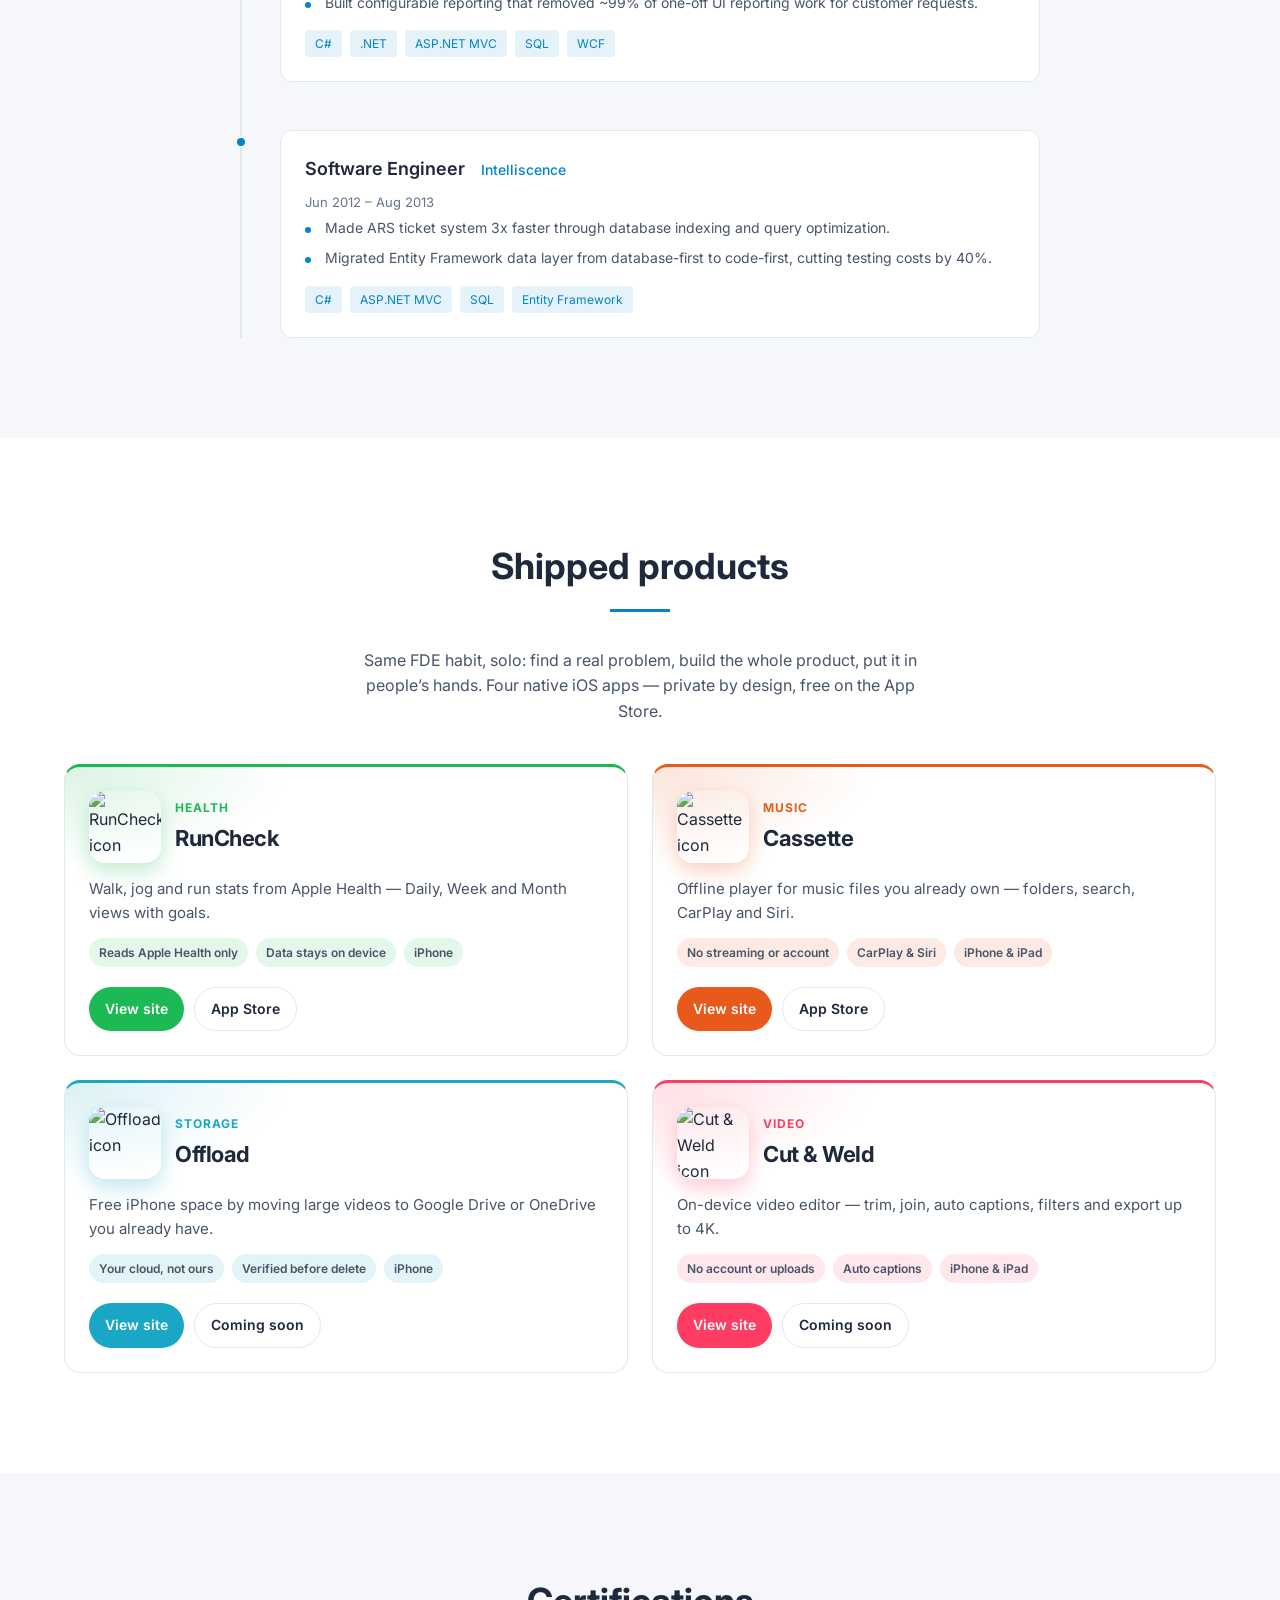
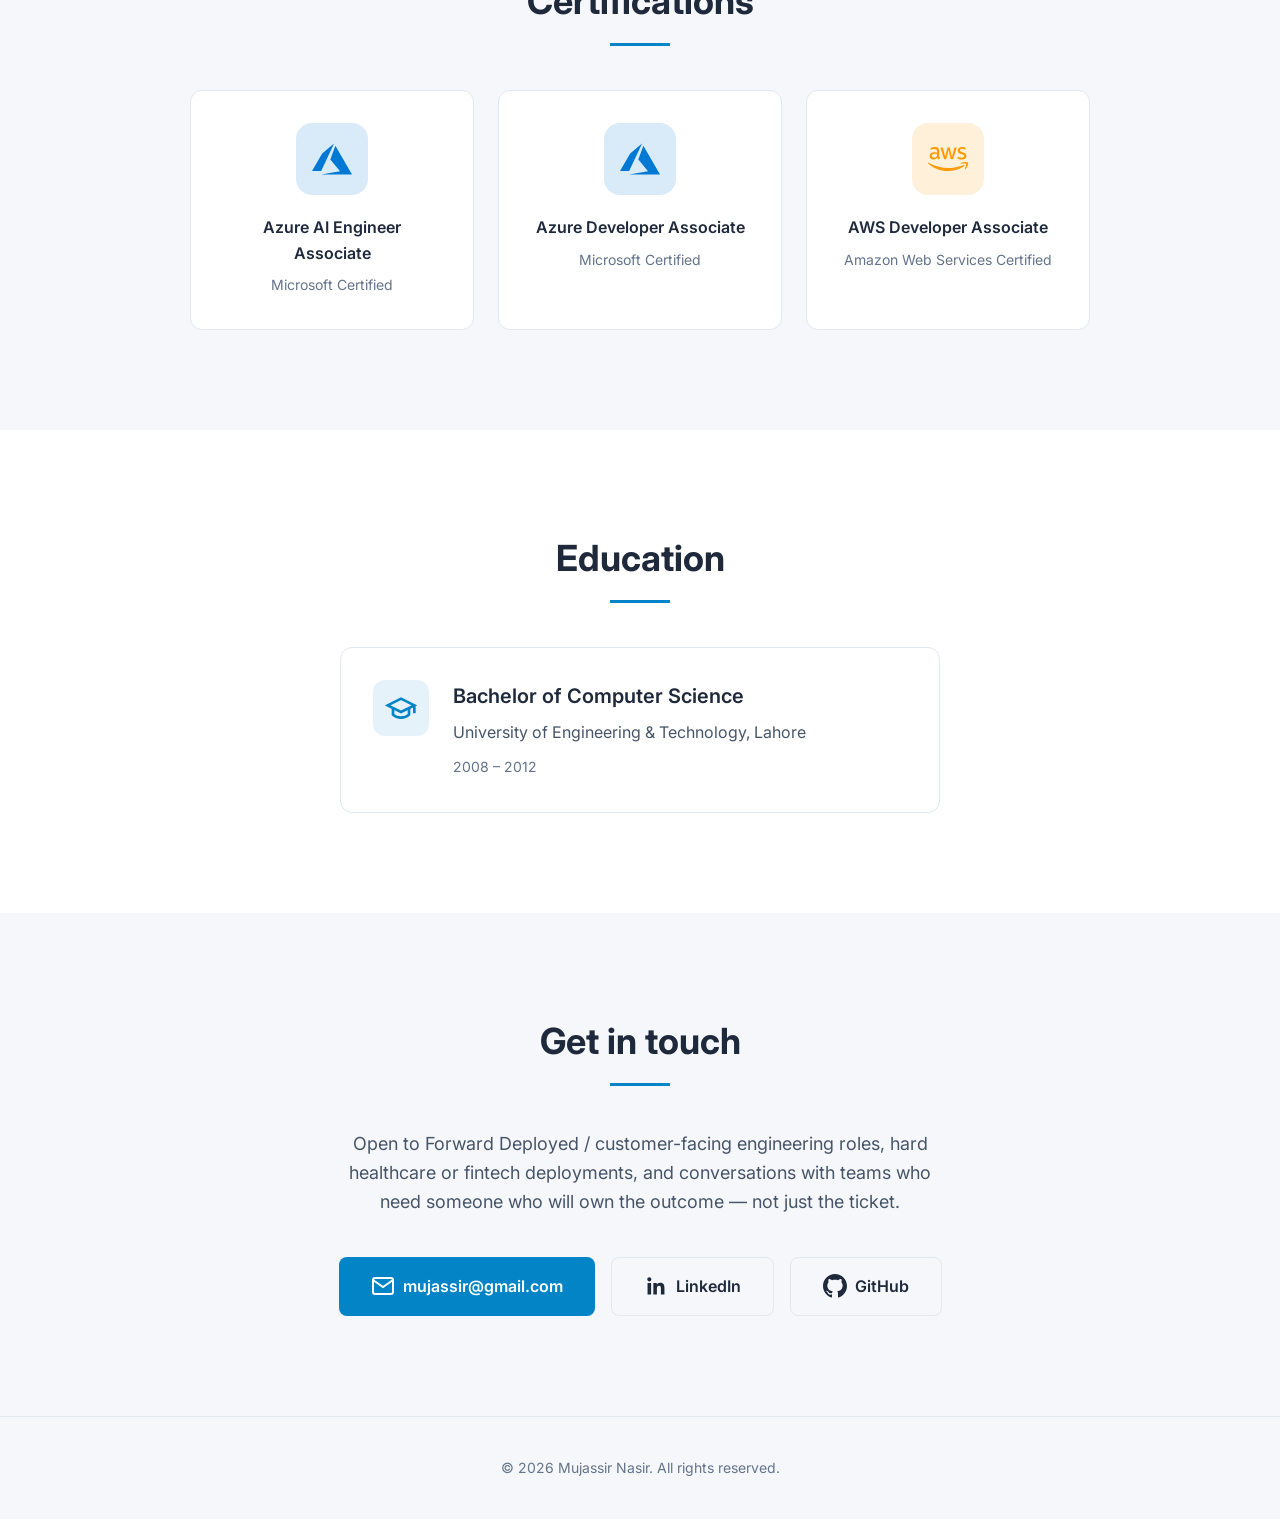
==== commit e880f919: "Send Offload and Cut & Weld downloads to Coming Soon pages. App Store CTAs now land on branded comin" ====
--- a/docs/index.html
+++ b/docs/index.html
@@ -376,7 +376,7 @@
                     </ul>
                     <div class="app-card__actions">
                         <a class="app-card__primary" href="/offload/">View site</a>
-                        <a class="app-card__secondary" href="https://apps.apple.com/kr/app/offload/id6838749858?l=en-GB" target="_blank" rel="noopener noreferrer">App Store</a>
+                        <a class="app-card__secondary" href="/offload/coming-soon/">Coming soon</a>
                     </div>
                 </article>
 
@@ -396,7 +396,7 @@
                     </ul>
                     <div class="app-card__actions">
                         <a class="app-card__primary" href="/cutnweld/">View site</a>
-                        <a class="app-card__secondary" href="https://apps.apple.com/app/id6838707697" target="_blank" rel="noopener noreferrer">App Store</a>
+                        <a class="app-card__secondary" href="/cutnweld/coming-soon/">Coming soon</a>
                     </div>
                 </article>
             </div>
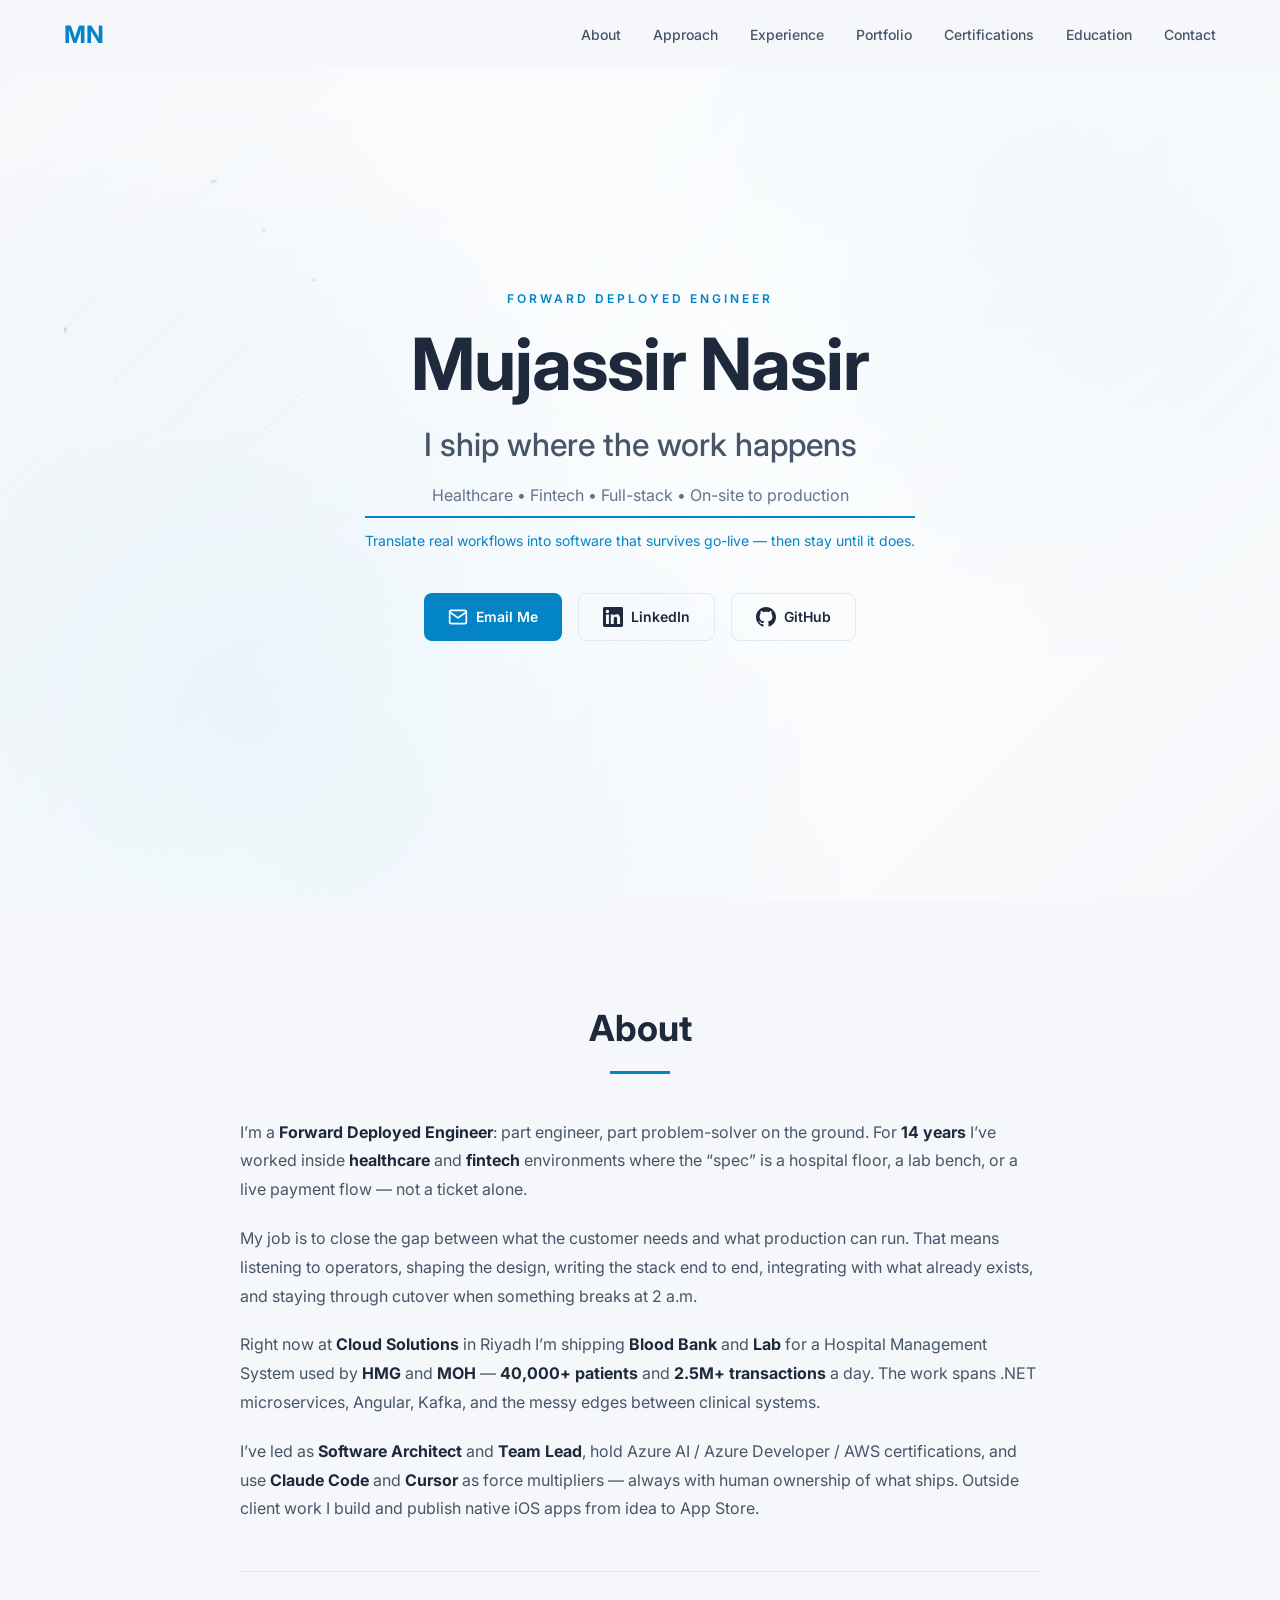
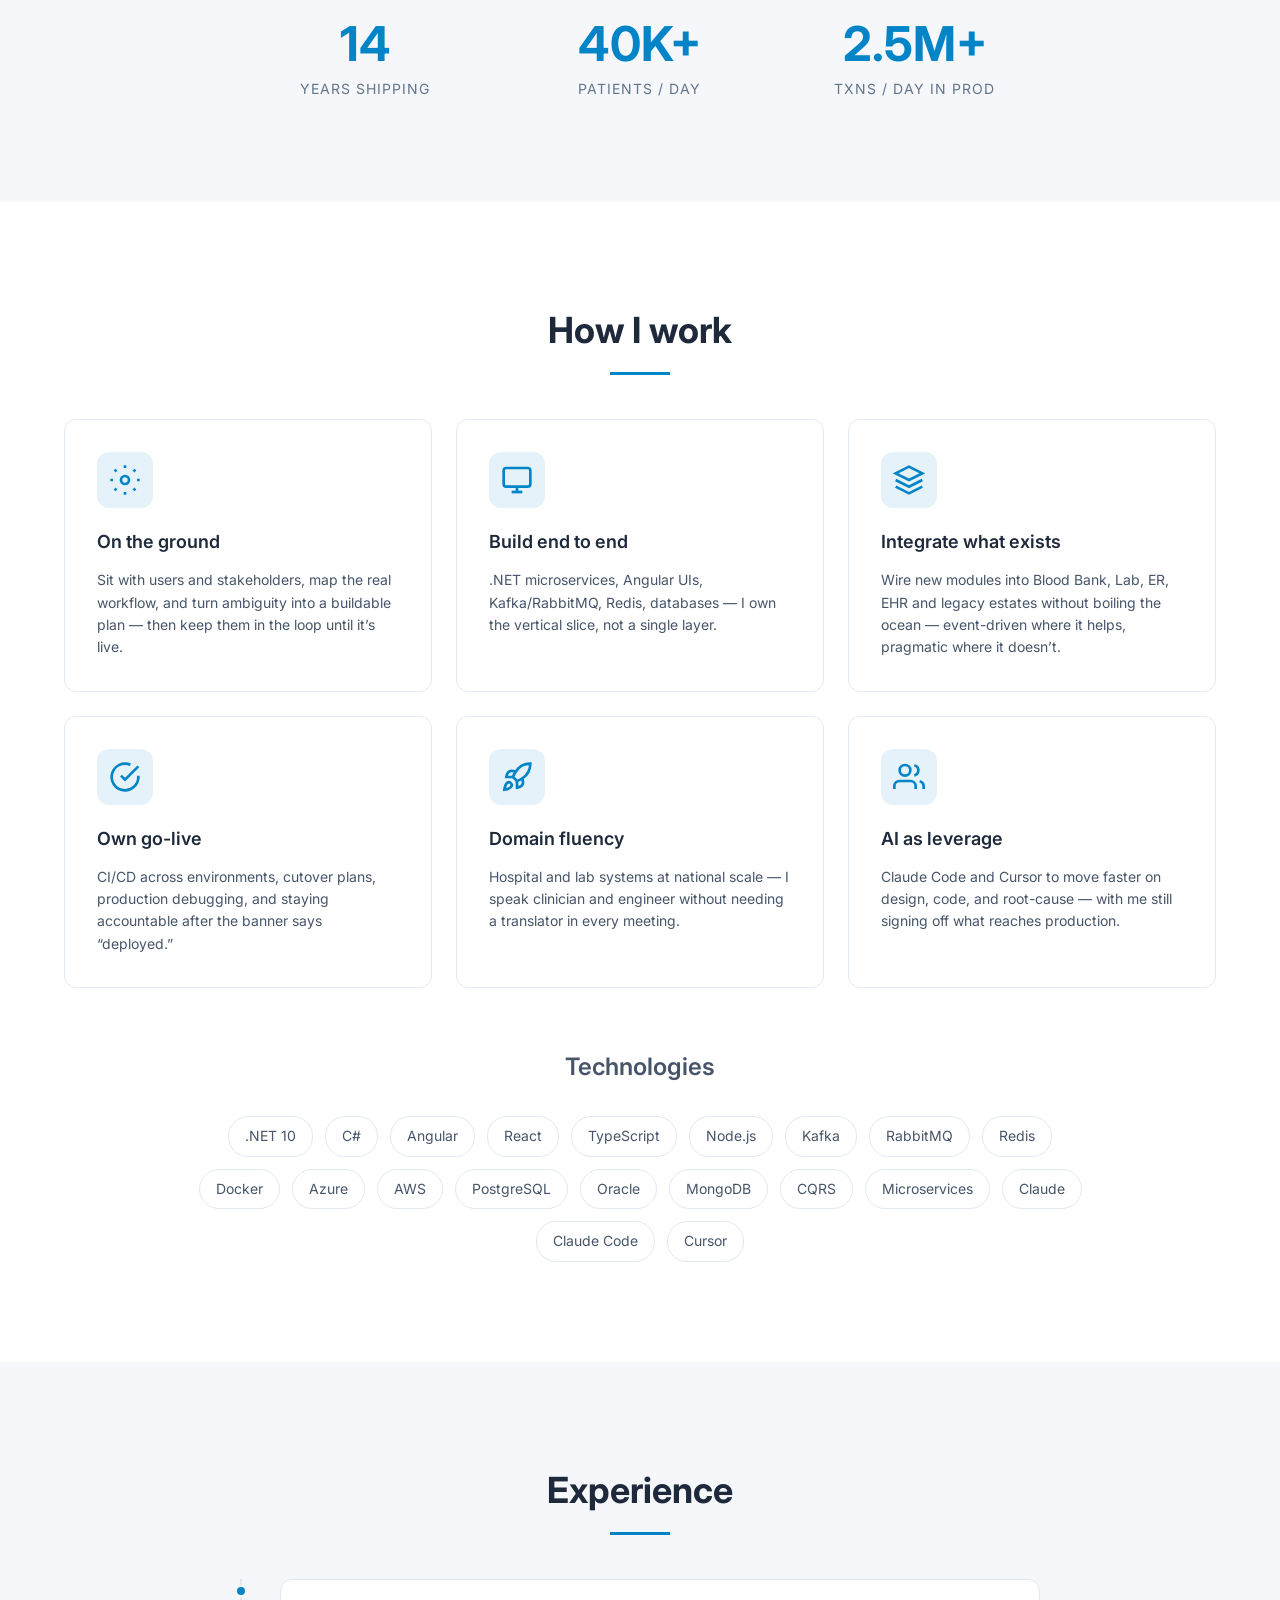
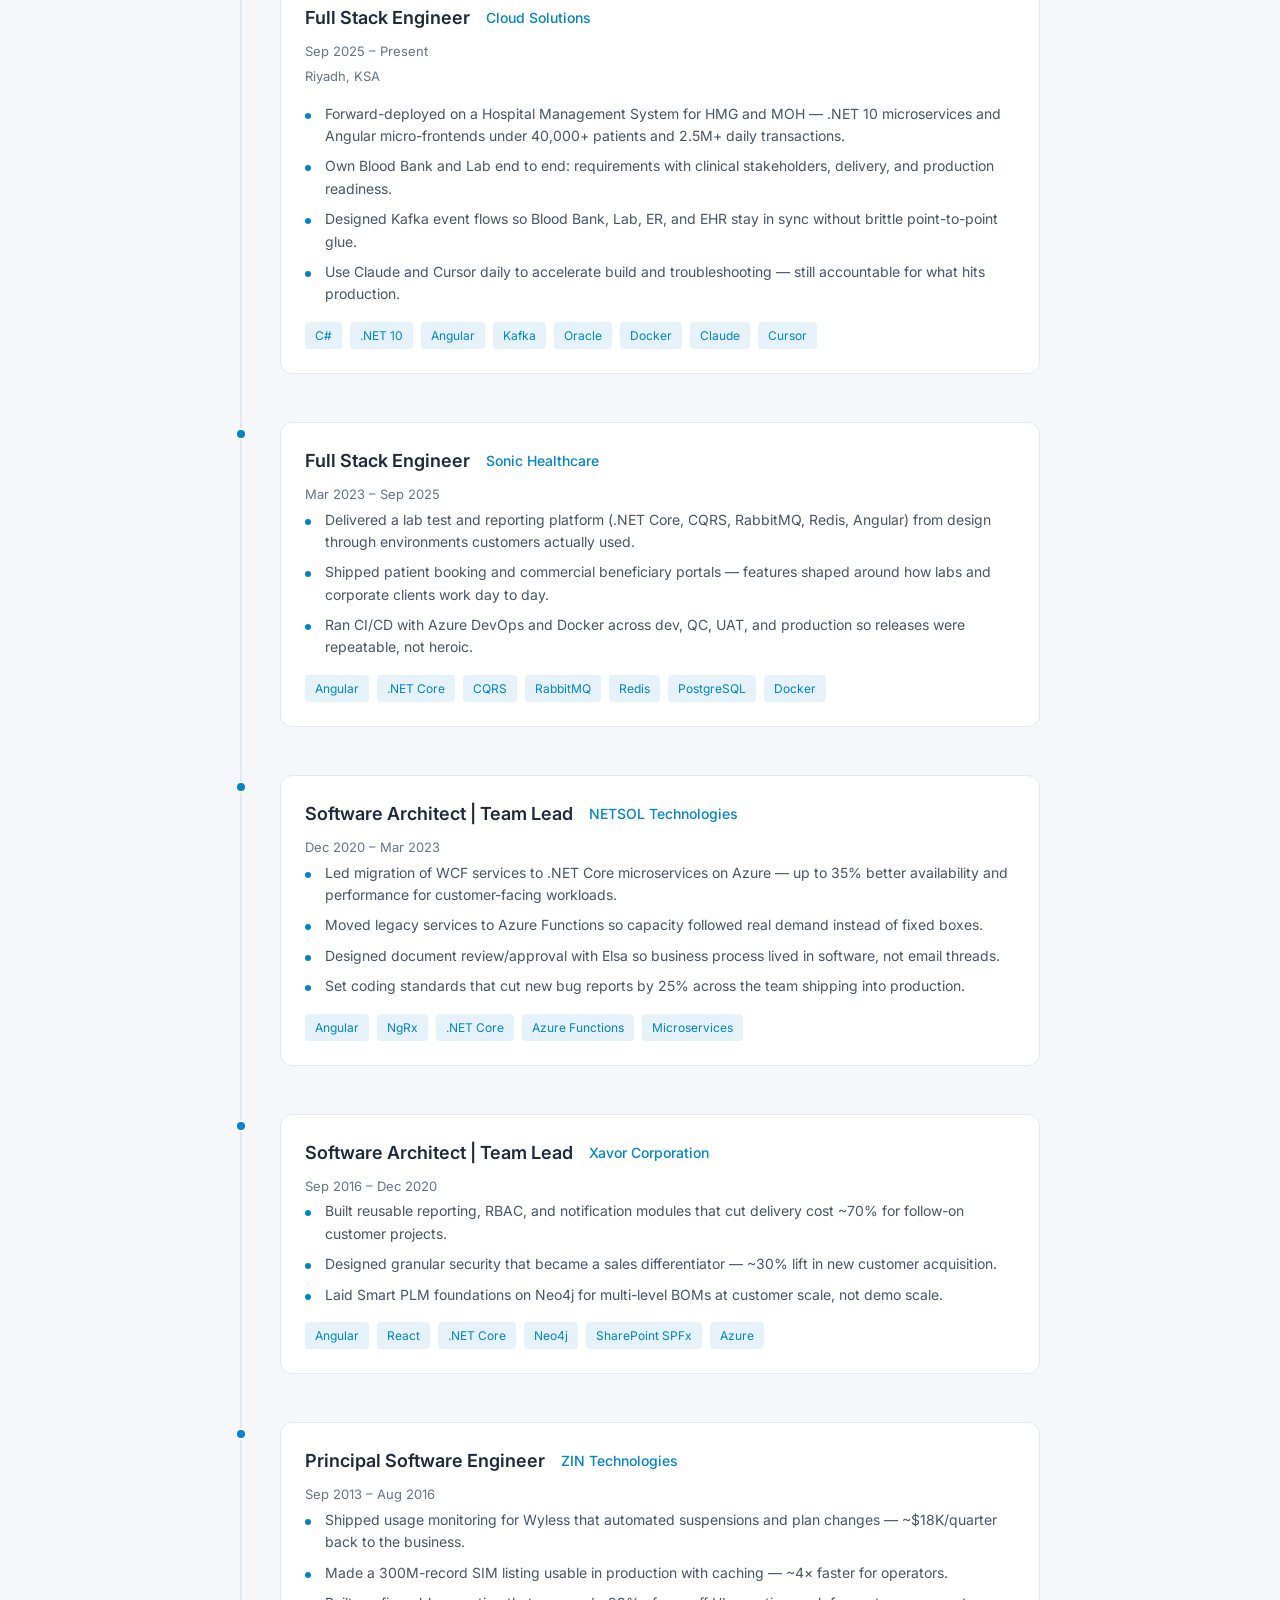
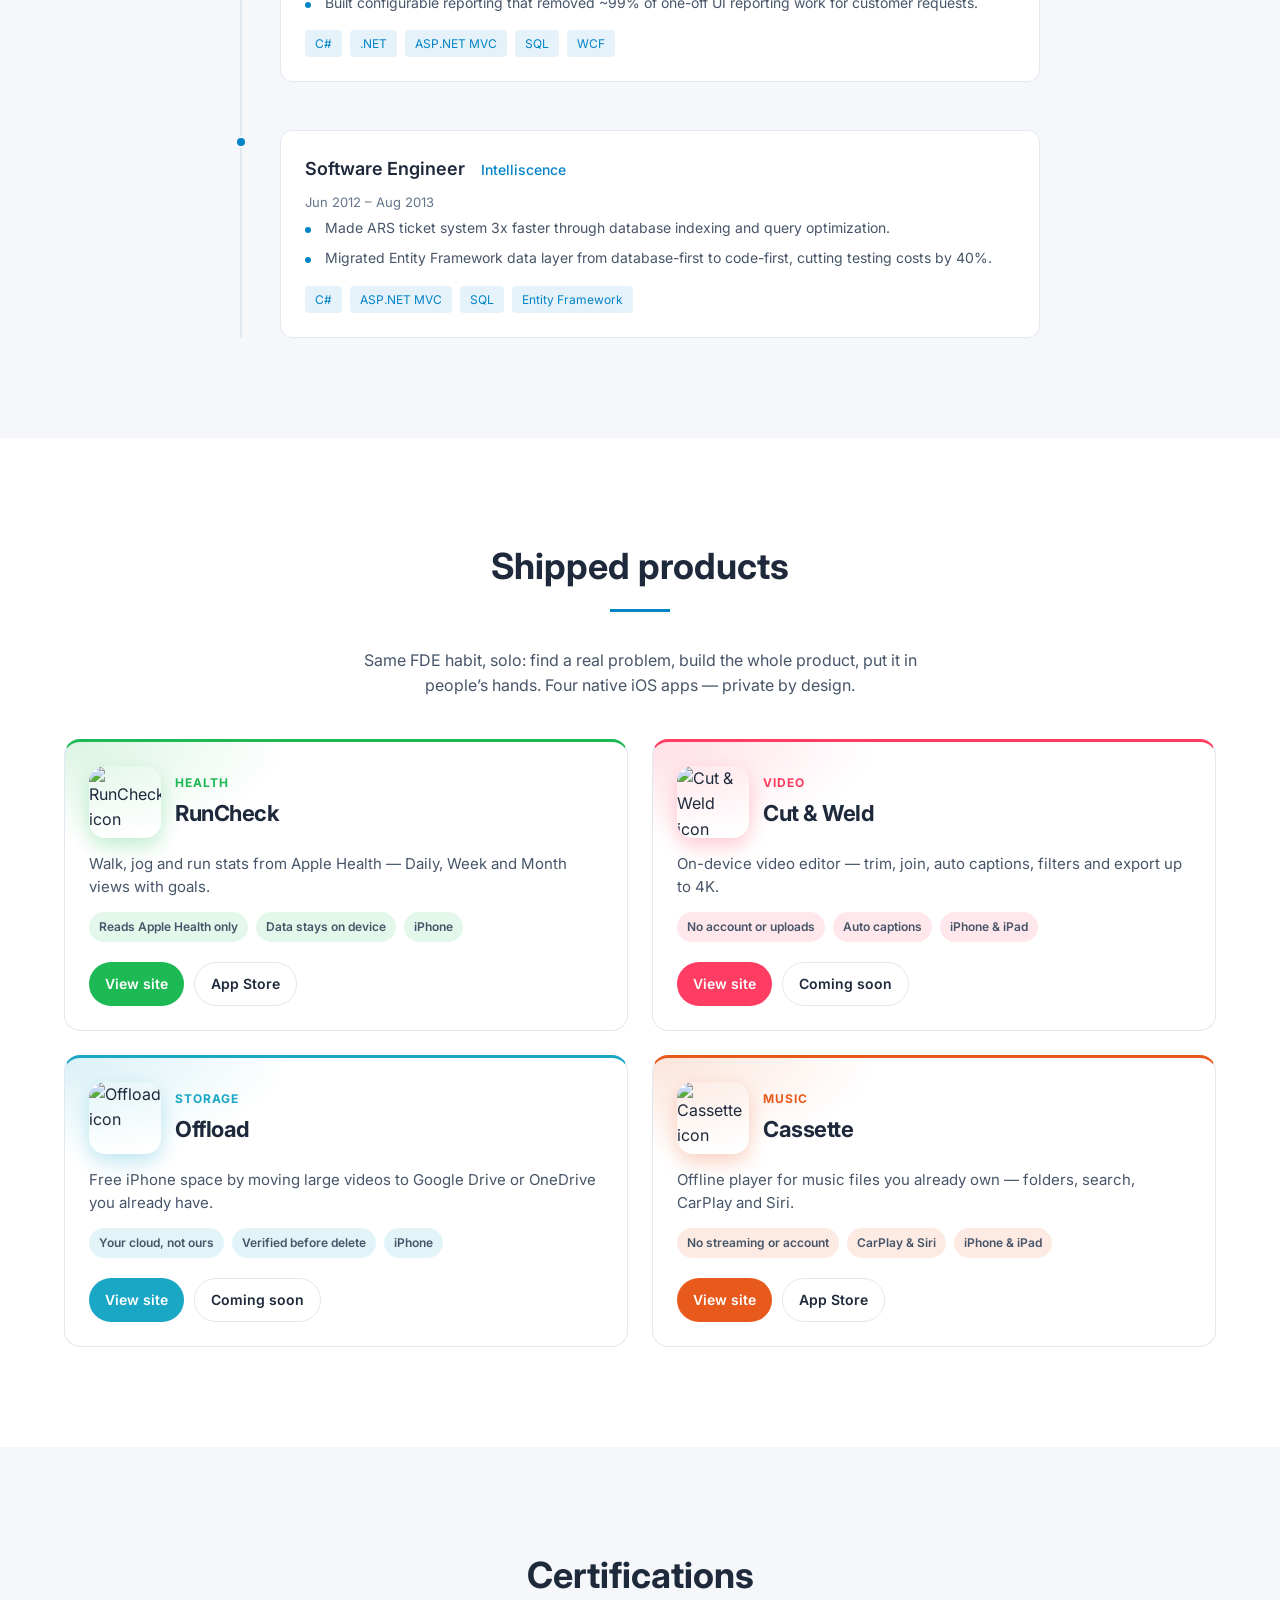
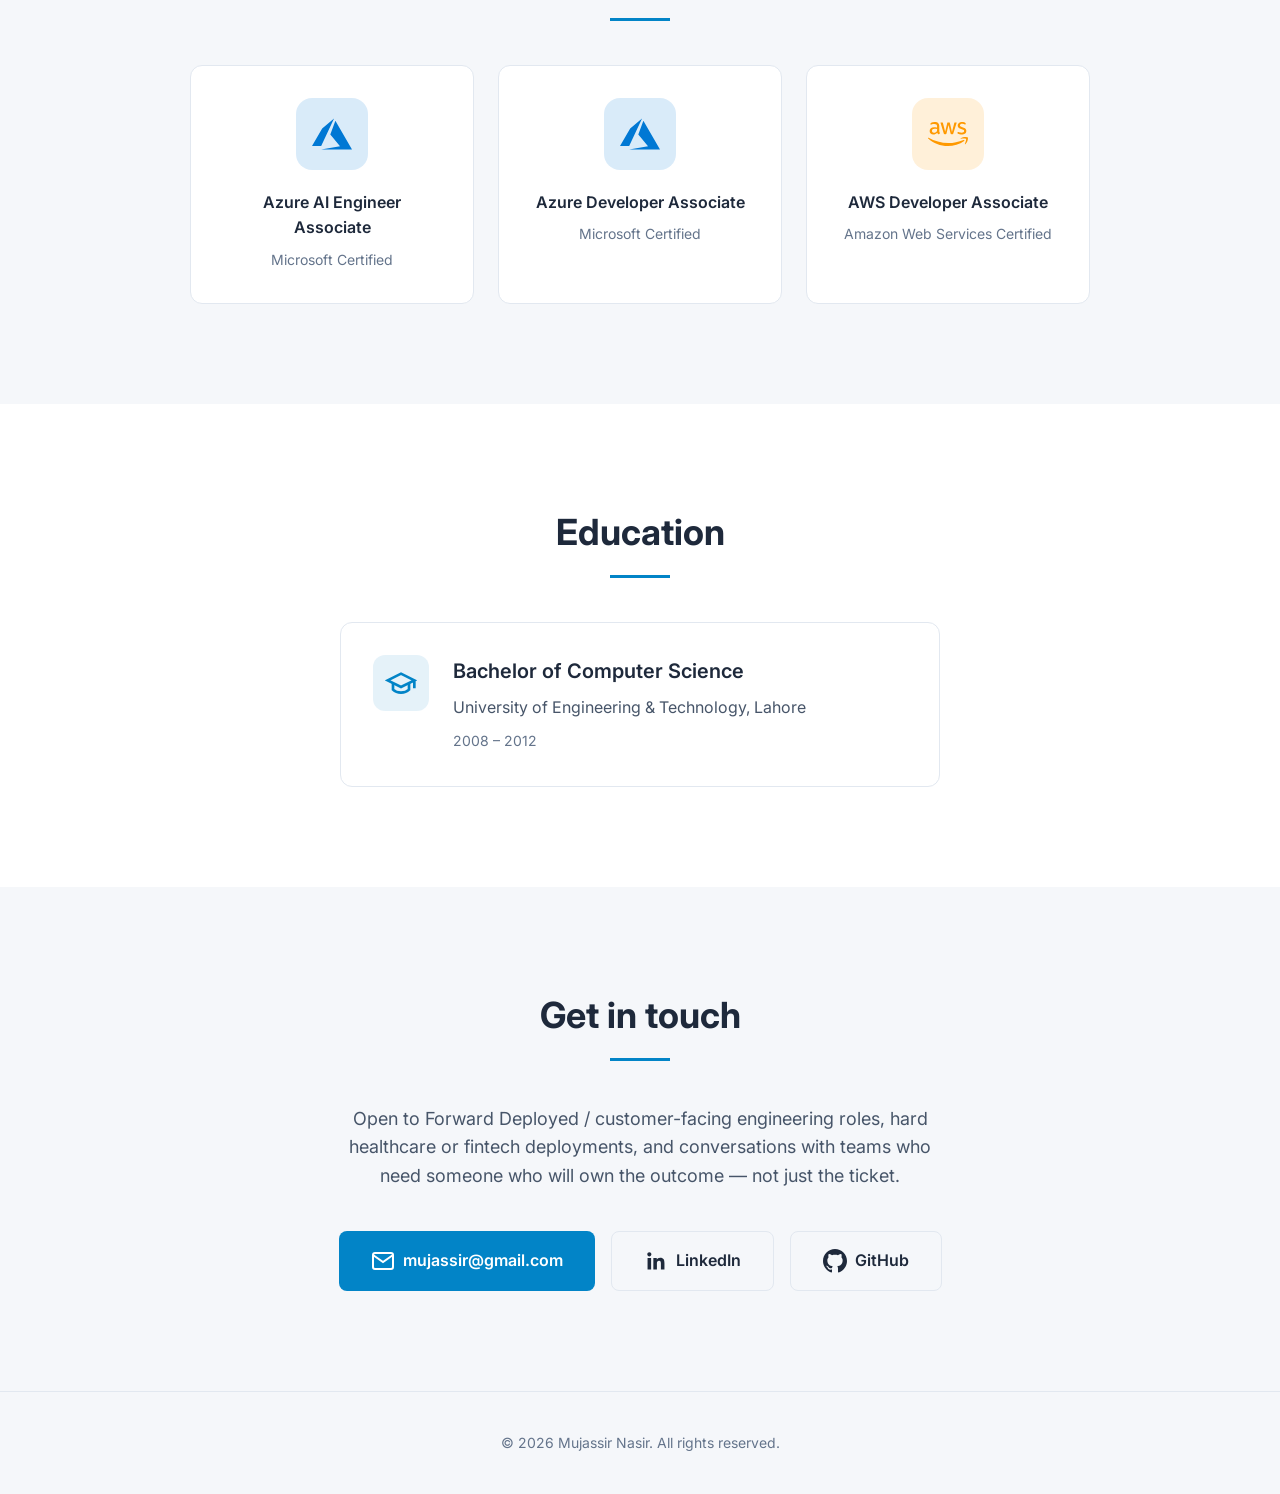
==== commit 6b987ca0: "Reorder portfolio apps and keep Coming Soon download links. Cut & Weld second, Cassette last; Offloa" ====
--- a/docs/index.html
+++ b/docs/index.html
@@ -318,7 +318,7 @@
     <section class="section section-alt" id="portfolio">
         <div class="container">
             <h2 class="section-title">Shipped products</h2>
-            <p class="portfolio-intro">Same FDE habit, solo: find a real problem, build the whole product, put it in people’s hands. Four native iOS apps — private by design, free on the App Store.</p>
+            <p class="portfolio-intro">Same FDE habit, solo: find a real problem, build the whole product, put it in people’s hands. Four native iOS apps — private by design.</p>
             <div class="portfolio-grid">
                 <article class="app-card" style="--app: #1db954">
                     <div class="app-card__top">
@@ -340,6 +340,46 @@
                     </div>
                 </article>
 
+                <article class="app-card" style="--app: #ff3c61">
+                    <div class="app-card__top">
+                        <img class="app-card__icon" src="/cutnweld/icon.png" width="1024" height="1024" alt="Cut &amp; Weld icon">
+                        <div>
+                            <p class="app-card__eyebrow">Video</p>
+                            <h3>Cut &amp; Weld</h3>
+                        </div>
+                    </div>
+                    <p class="app-card__lede">On-device video editor — trim, join, auto captions, filters and export up to 4K.</p>
+                    <ul class="app-card__points">
+                        <li>No account or uploads</li>
+                        <li>Auto captions</li>
+                        <li>iPhone &amp; iPad</li>
+                    </ul>
+                    <div class="app-card__actions">
+                        <a class="app-card__primary" href="/cutnweld/">View site</a>
+                        <a class="app-card__secondary" href="/cutnweld/coming-soon/">Coming soon</a>
+                    </div>
+                </article>
+
+                <article class="app-card" style="--app: #1aa7c5">
+                    <div class="app-card__top">
+                        <img class="app-card__icon" src="/offload/icon.png" width="512" height="512" alt="Offload icon">
+                        <div>
+                            <p class="app-card__eyebrow">Storage</p>
+                            <h3>Offload</h3>
+                        </div>
+                    </div>
+                    <p class="app-card__lede">Free iPhone space by moving large videos to Google Drive or OneDrive you already have.</p>
+                    <ul class="app-card__points">
+                        <li>Your cloud, not ours</li>
+                        <li>Verified before delete</li>
+                        <li>iPhone</li>
+                    </ul>
+                    <div class="app-card__actions">
+                        <a class="app-card__primary" href="/offload/">View site</a>
+                        <a class="app-card__secondary" href="/offload/coming-soon/">Coming soon</a>
+                    </div>
+                </article>
+
                 <article class="app-card" style="--app: #e85a1c">
                     <div class="app-card__top">
                         <img class="app-card__icon" src="/cassette/icon.png" width="1024" height="1024" alt="Cassette icon">
@@ -357,46 +397,6 @@
                     <div class="app-card__actions">
                         <a class="app-card__primary" href="/cassette/">View site</a>
                         <a class="app-card__secondary" href="https://apps.apple.com/pk/app/cassette-offline-music-player/id6838230184" target="_blank" rel="noopener noreferrer">App Store</a>
-                    </div>
-                </article>
-
-                <article class="app-card" style="--app: #1aa7c5">
-                    <div class="app-card__top">
-                        <img class="app-card__icon" src="/offload/icon.png" width="512" height="512" alt="Offload icon">
-                        <div>
-                            <p class="app-card__eyebrow">Storage</p>
-                            <h3>Offload</h3>
-                        </div>
-                    </div>
-                    <p class="app-card__lede">Free iPhone space by moving large videos to Google Drive or OneDrive you already have.</p>
-                    <ul class="app-card__points">
-                        <li>Your cloud, not ours</li>
-                        <li>Verified before delete</li>
-                        <li>iPhone</li>
-                    </ul>
-                    <div class="app-card__actions">
-                        <a class="app-card__primary" href="/offload/">View site</a>
-                        <a class="app-card__secondary" href="/offload/coming-soon/">Coming soon</a>
-                    </div>
-                </article>
-
-                <article class="app-card" style="--app: #ff3c61">
-                    <div class="app-card__top">
-                        <img class="app-card__icon" src="/cutnweld/icon.png" width="1024" height="1024" alt="Cut &amp; Weld icon">
-                        <div>
-                            <p class="app-card__eyebrow">Video</p>
-                            <h3>Cut &amp; Weld</h3>
-                        </div>
-                    </div>
-                    <p class="app-card__lede">On-device video editor — trim, join, auto captions, filters and export up to 4K.</p>
-                    <ul class="app-card__points">
-                        <li>No account or uploads</li>
-                        <li>Auto captions</li>
-                        <li>iPhone &amp; iPad</li>
-                    </ul>
-                    <div class="app-card__actions">
-                        <a class="app-card__primary" href="/cutnweld/">View site</a>
-                        <a class="app-card__secondary" href="/cutnweld/coming-soon/">Coming soon</a>
                     </div>
                 </article>
             </div>
